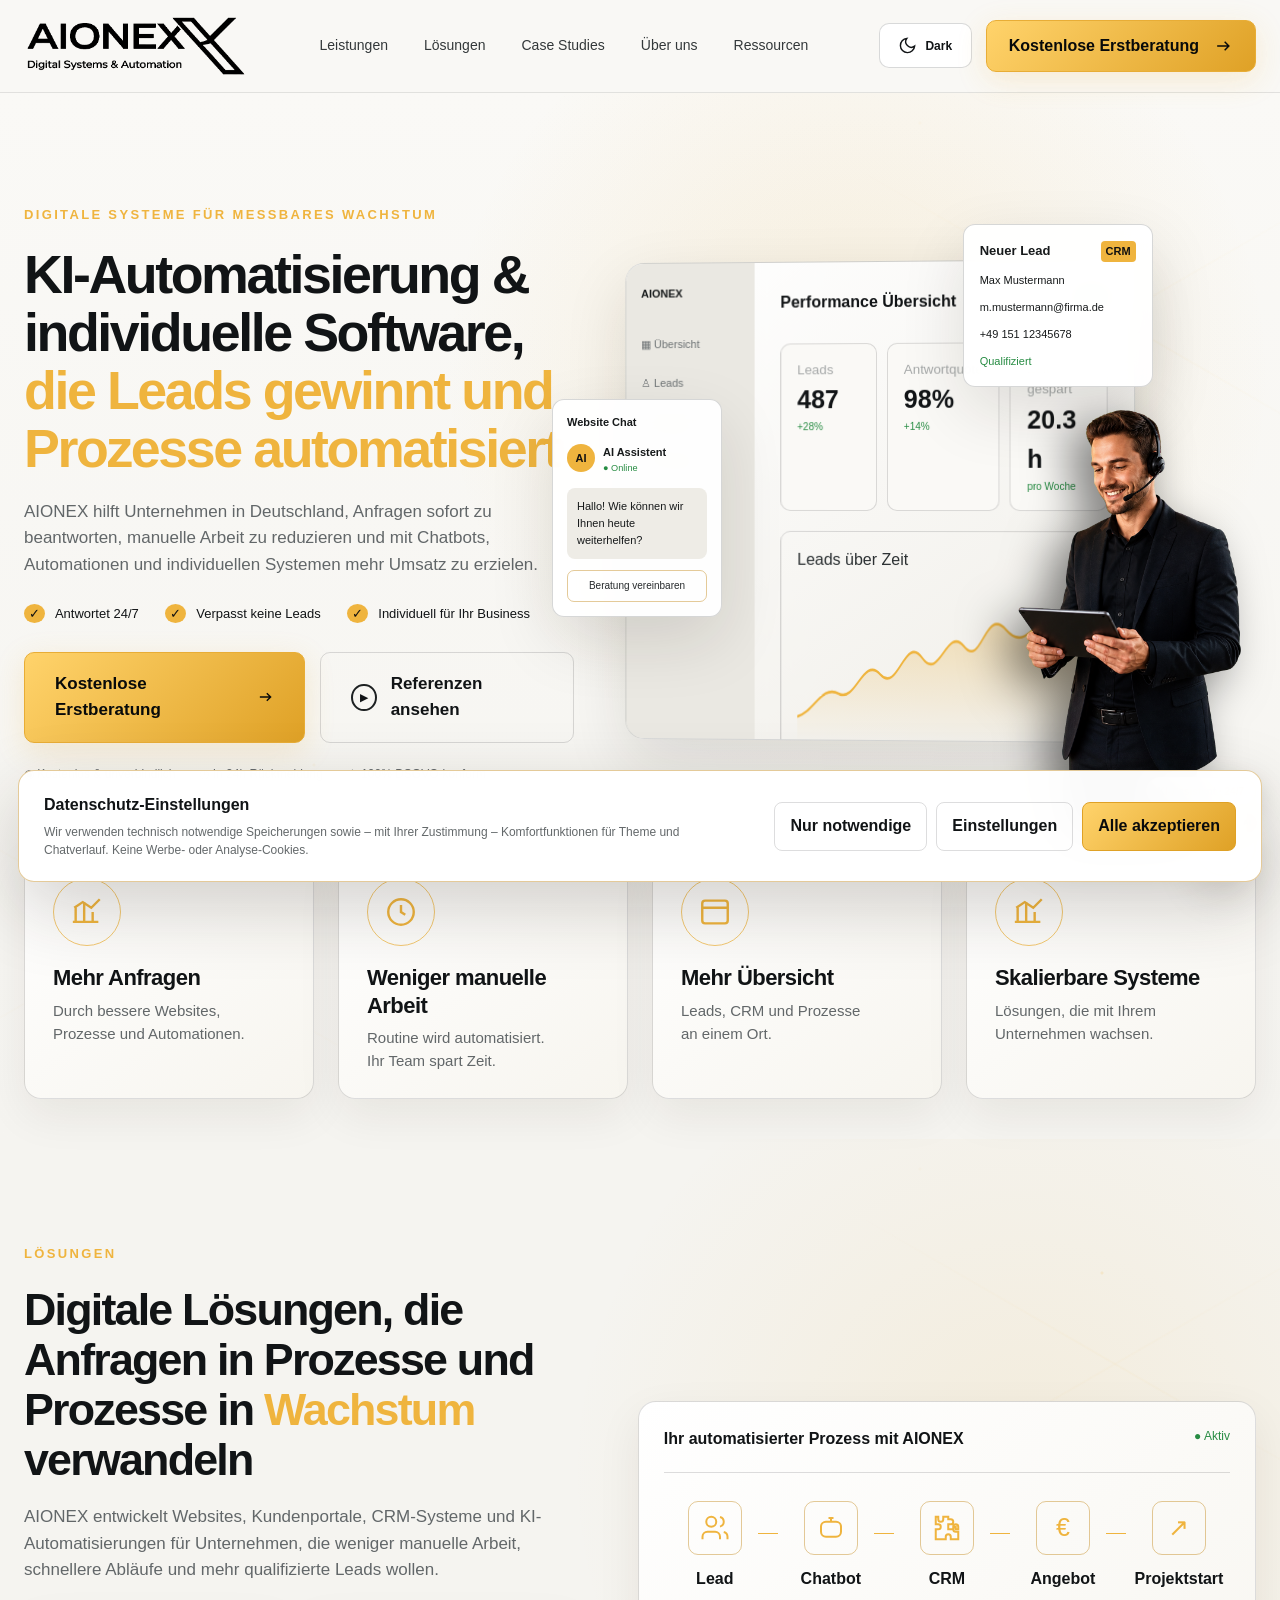
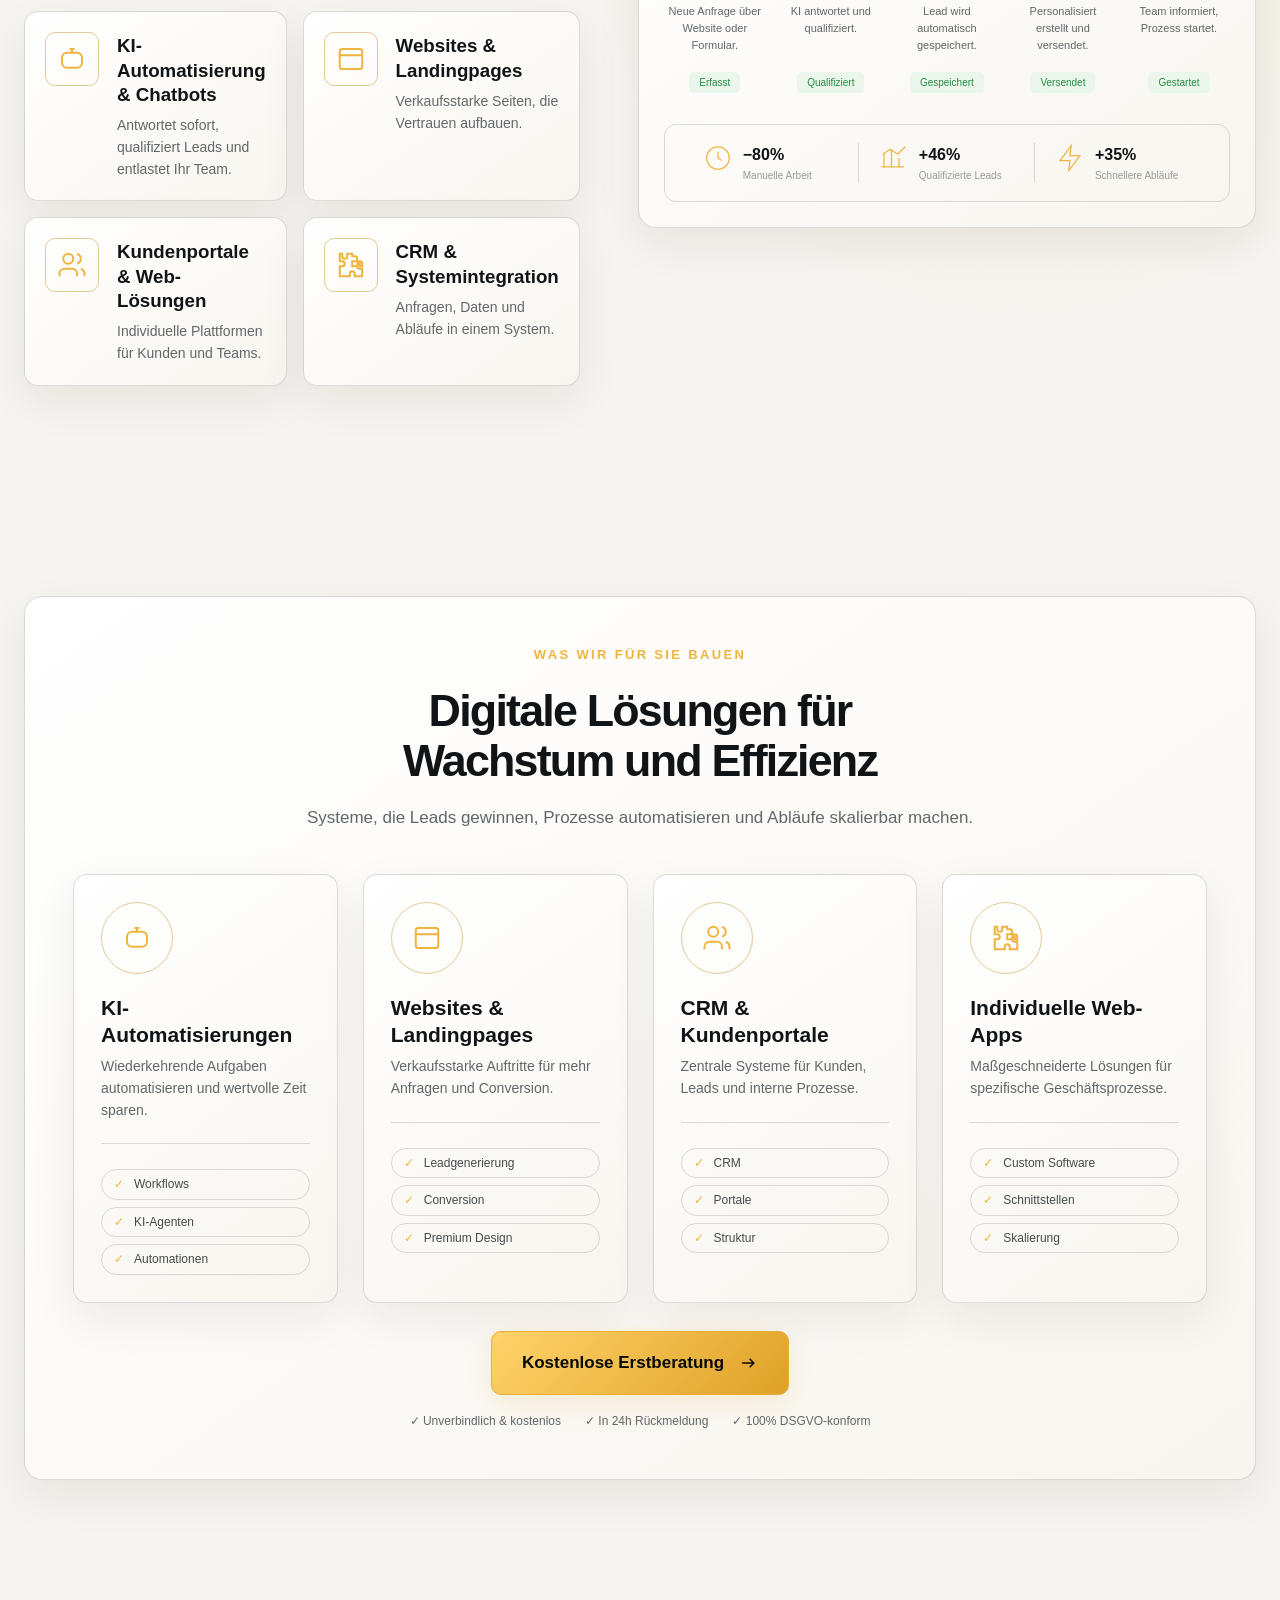
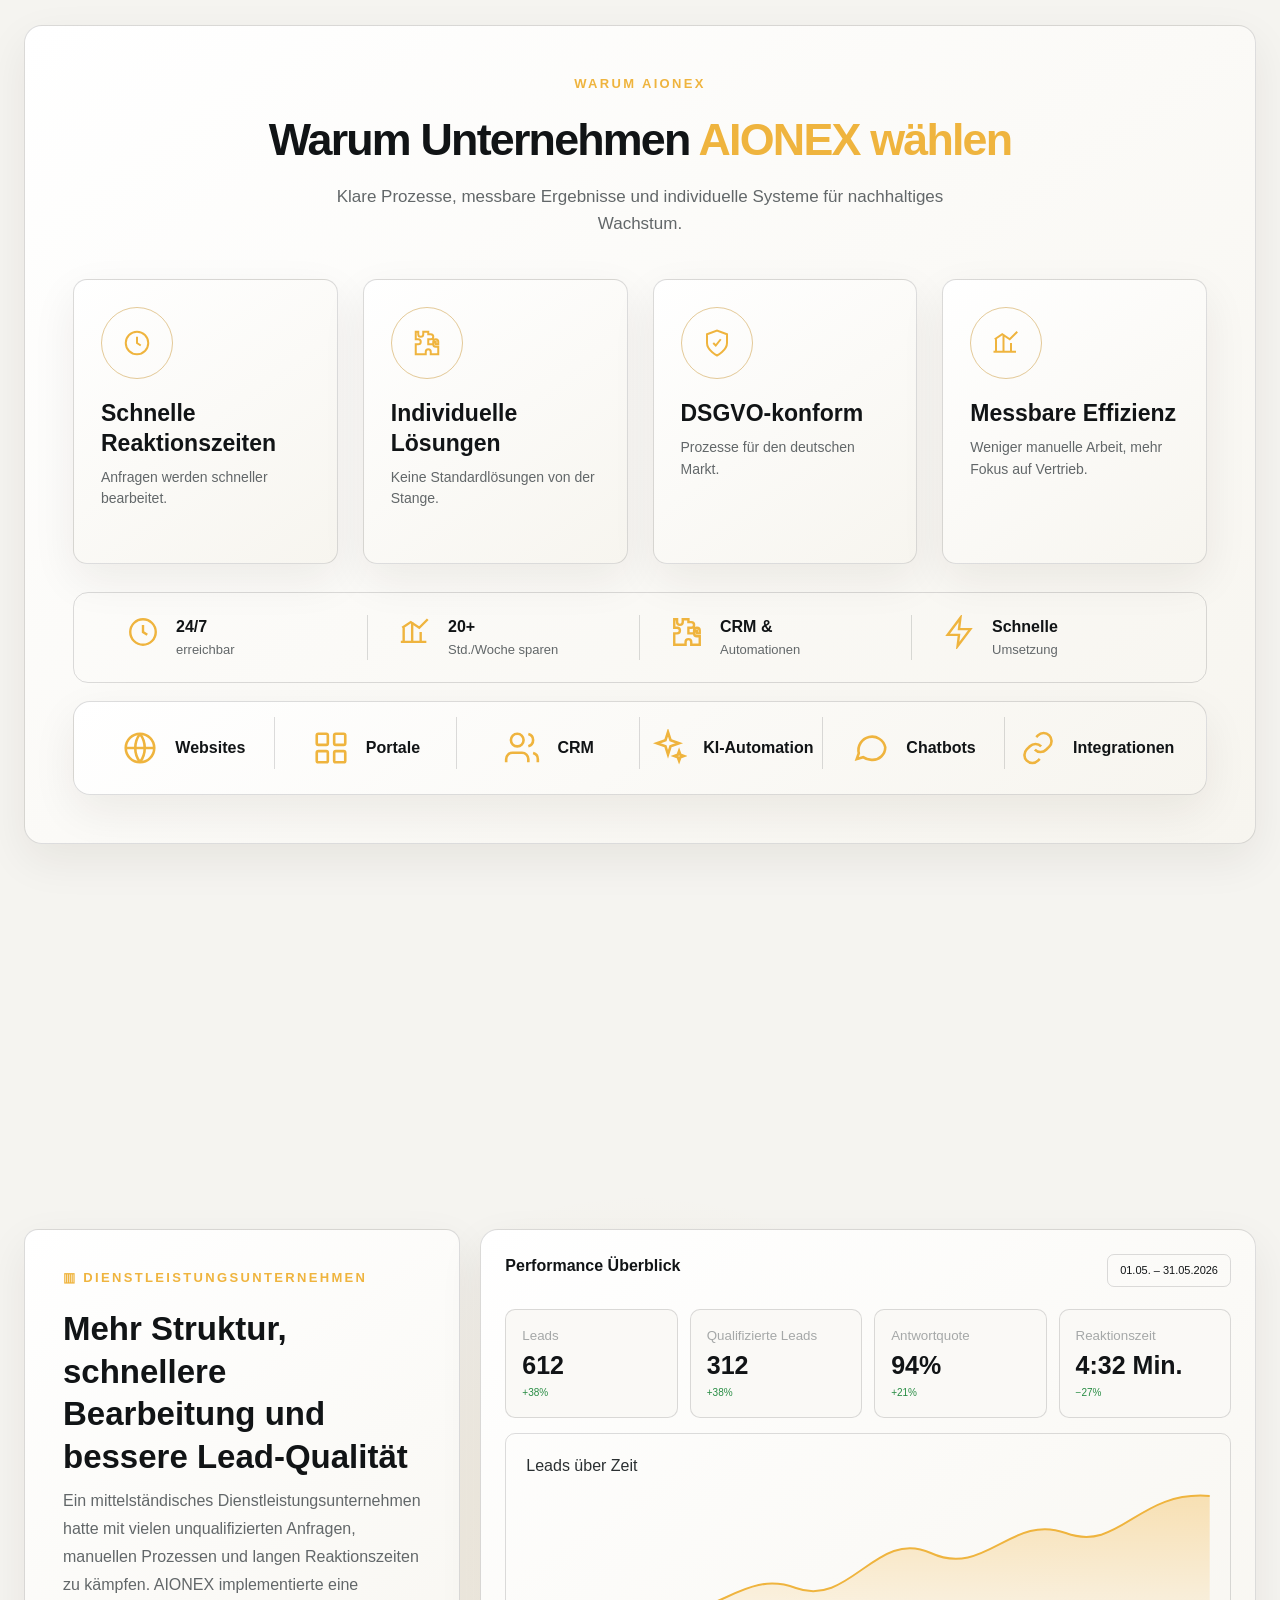
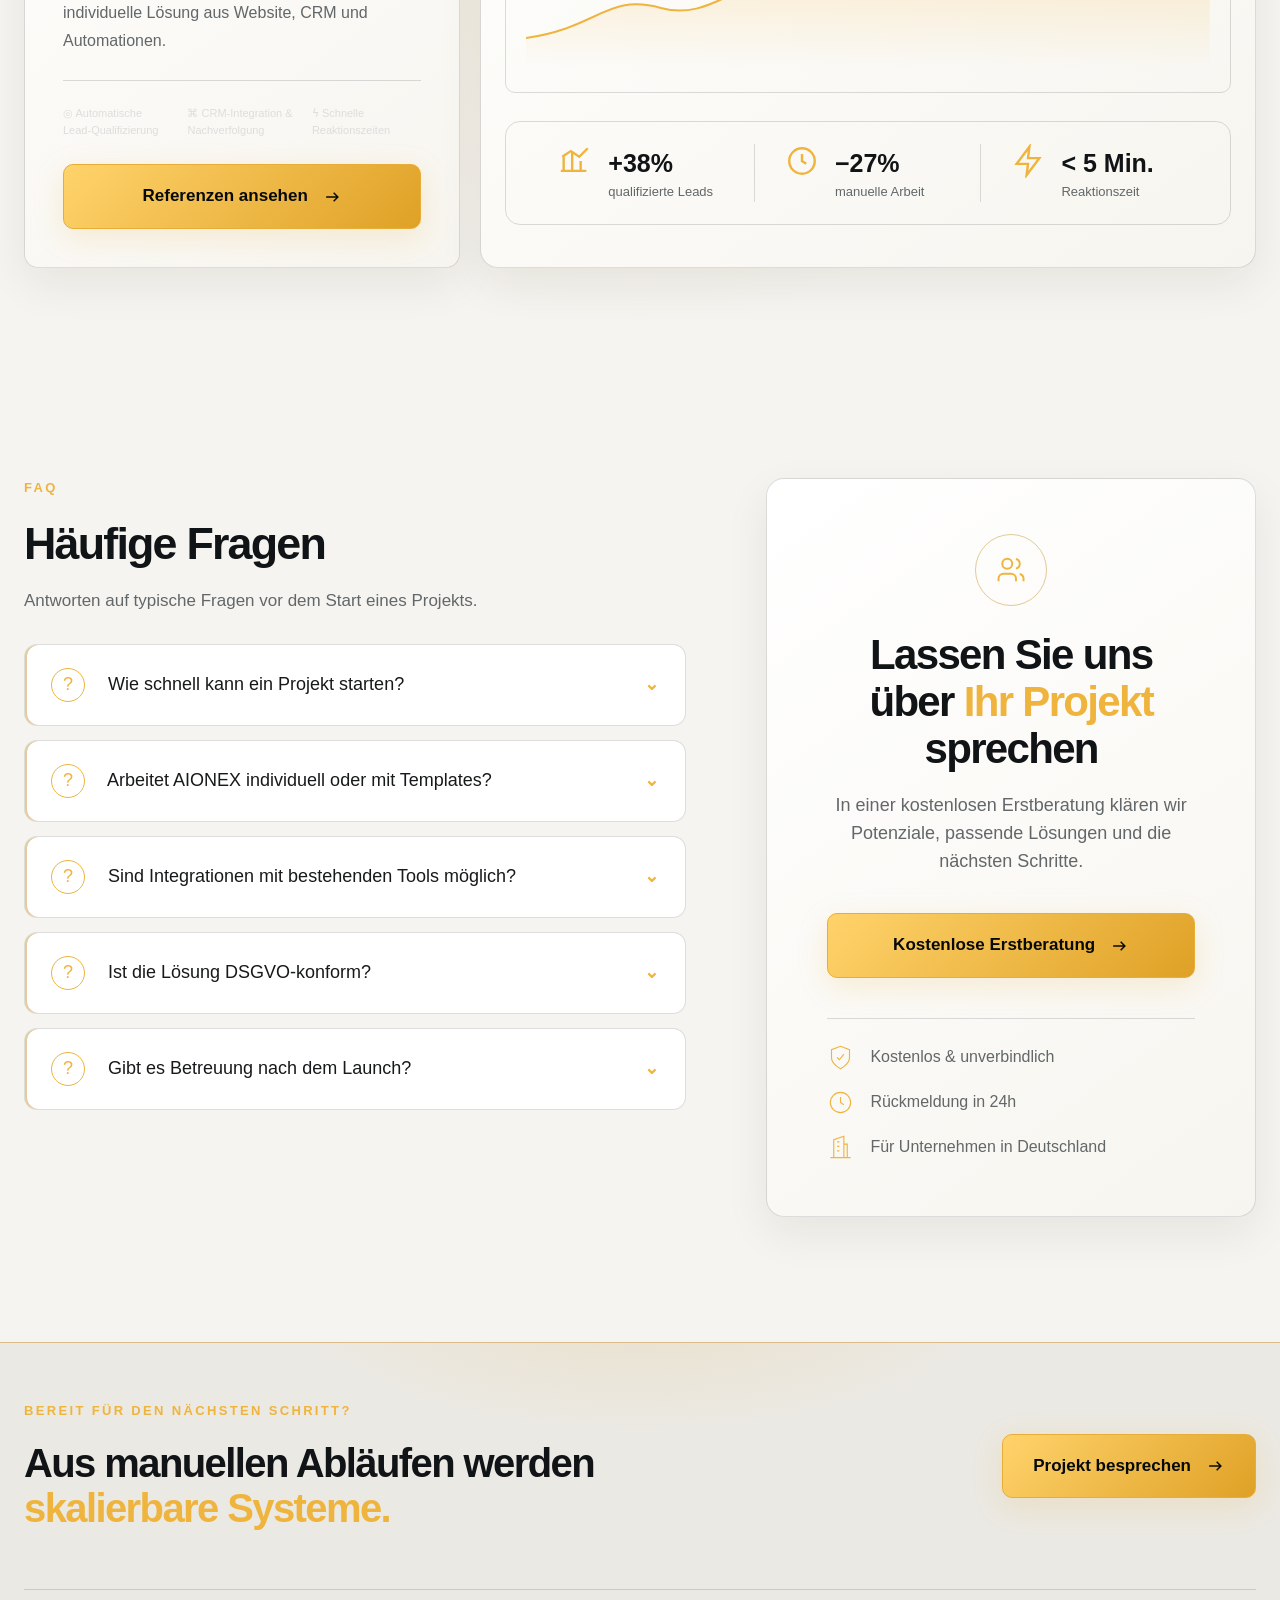
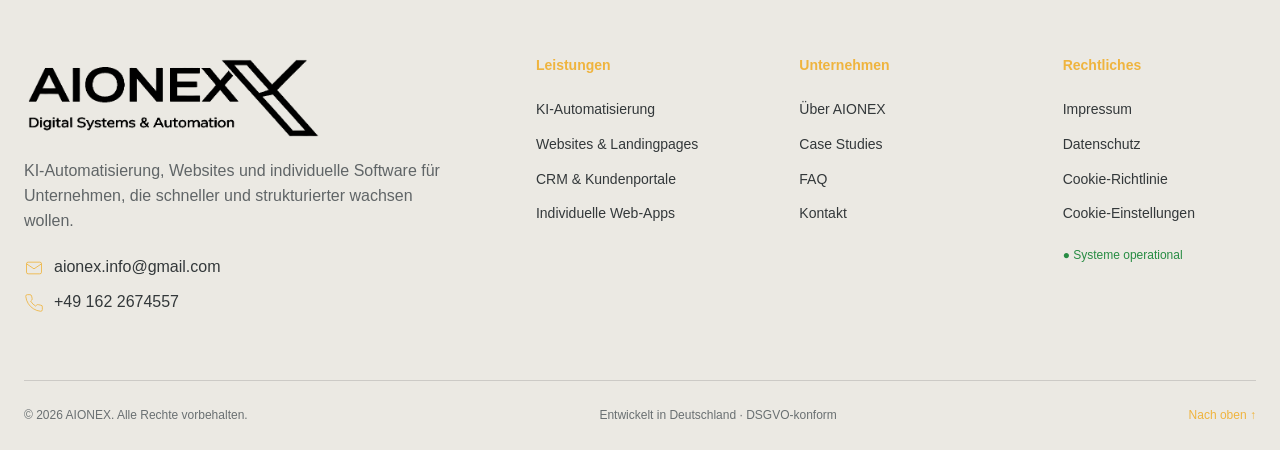
==== index.html @ 24230bca "Build AIONEX website with AI chat" ====
<!doctype html>
<html lang="de">
<head>
  <meta charset="UTF-8">
  <meta name="viewport" content="width=device-width, initial-scale=1.0">
  <meta name="description" content="AIONEX entwickelt KI-Automatisierungen, Websites, CRM-Systeme und individuelle Software für Unternehmen in Deutschland.">
  <title>AIONEX — KI-Automatisierung & individuelle Software</title>
  <script>
    document.documentElement.dataset.theme =
      localStorage.getItem('aionex-theme') ||
      (matchMedia('(prefers-color-scheme: light)').matches ? 'light' : 'dark');
  </script>
  <link rel="stylesheet" href="styles.css">
  <link rel="stylesheet" href="cookies.css">
</head>
<body>
  <svg class="svg-sprite" aria-hidden="true">
    <symbol id="i-check" viewBox="0 0 24 24"><path d="m5 12 4 4L19 6"/></symbol>
    <symbol id="i-arrow" viewBox="0 0 24 24"><path d="M5 12h14m-5-5 5 5-5 5"/></symbol>
    <symbol id="i-bot" viewBox="0 0 24 24"><rect x="4" y="7" width="16" height="12" rx="4"/><path d="M9 12h.01M15 12h.01M12 7V4m-2 0h4"/></symbol>
    <symbol id="i-window" viewBox="0 0 24 24"><rect x="3" y="4" width="18" height="16" rx="2"/><path d="M3 9h18M7 6.5h.01M10 6.5h.01"/></symbol>
    <symbol id="i-users" viewBox="0 0 24 24"><path d="M16 21v-2a4 4 0 0 0-4-4H6a4 4 0 0 0-4 4v2M9 11a4 4 0 1 0 0-8 4 4 0 0 0 0 8Zm13 10v-2a4 4 0 0 0-3-3.87M16 3.13a4 4 0 0 1 0 7.75"/></symbol>
    <symbol id="i-puzzle" viewBox="0 0 24 24"><path d="M19 13h2v-2a2 2 0 1 0-4 0v2h-4v-4h2a2 2 0 1 0 0-4h-2V3H9v2a2 2 0 1 1-4 0V3H3v6h2a2 2 0 1 1 0 4H3v8h8v-2a2 2 0 1 1 4 0v2h6v-6h-2a2 2 0 1 1 0-4Z"/></symbol>
    <symbol id="i-clock" viewBox="0 0 24 24"><circle cx="12" cy="12" r="9"/><path d="M12 7v5l3 2"/></symbol>
    <symbol id="i-chart" viewBox="0 0 24 24"><path d="M4 19V9m6 10V5m6 14v-7m4 7H2M3 9l6-4 6 4 6-6"/></symbol>
    <symbol id="i-shield" viewBox="0 0 24 24"><path d="M12 22s8-4 8-10V5l-8-3-8 3v7c0 6 8 10 8 10Z"/><path d="m9 12 2 2 4-5"/></symbol>
    <symbol id="i-bolt" viewBox="0 0 24 24"><path d="m13 2-9 12h8l-1 8 9-12h-8l1-8Z"/></symbol>
    <symbol id="i-target" viewBox="0 0 24 24"><circle cx="12" cy="12" r="8"/><circle cx="12" cy="12" r="3"/><path d="M15 9 21 3m-3 0h3v3"/></symbol>
    <symbol id="i-building" viewBox="0 0 24 24"><path d="M3 21h18M6 21V5l9-3v19m3 0V9h-3M9 7h2m-2 4h2m-2 4h2"/></symbol>
    <symbol id="i-mail" viewBox="0 0 24 24"><rect x="3" y="5" width="18" height="14" rx="2"/><path d="m3 7 9 6 9-6"/></symbol>
    <symbol id="i-phone" viewBox="0 0 24 24"><path d="M22 16.92v3a2 2 0 0 1-2.18 2 19.79 19.79 0 0 1-8.63-3.07 19.5 19.5 0 0 1-6-6A19.79 19.79 0 0 1 2.12 4.18 2 2 0 0 1 4.11 2h3a2 2 0 0 1 2 1.72c.12.9.33 1.78.62 2.63a2 2 0 0 1-.45 2.11L8 9.73a16 16 0 0 0 6 6l1.27-1.27a2 2 0 0 1 2.11-.45c.85.29 1.73.5 2.63.62A2 2 0 0 1 22 16.92Z"/></symbol>
    <symbol id="i-globe" viewBox="0 0 24 24"><circle cx="12" cy="12" r="9"/><path d="M3 12h18M12 3a15 15 0 0 1 0 18M12 3a15 15 0 0 0 0 18"/></symbol>
    <symbol id="i-grid" viewBox="0 0 24 24"><rect x="3" y="3" width="7" height="7" rx="1"/><rect x="14" y="3" width="7" height="7" rx="1"/><rect x="3" y="14" width="7" height="7" rx="1"/><rect x="14" y="14" width="7" height="7" rx="1"/></symbol>
    <symbol id="i-sparkle" viewBox="0 0 24 24"><path d="m12 2 1.6 5.1L19 9l-5.4 1.9L12 16l-1.6-5.1L5 9l5.4-1.9L12 2Zm7 12 .8 2.2L22 17l-2.2.8L19 20l-.8-2.2L16 17l2.2-.8L19 14Z"/></symbol>
    <symbol id="i-chat" viewBox="0 0 24 24"><path d="M21 11.5a8 8 0 0 1-8.5 8A9 9 0 0 1 7 17.8L3 19l1.3-3.7A8 8 0 1 1 21 11.5Z"/></symbol>
    <symbol id="i-link" viewBox="0 0 24 24"><path d="M10 13a5 5 0 0 0 7.1.1l2-2a5 5 0 0 0-7.1-7.1l-1.1 1.1M14 11a5 5 0 0 0-7.1-.1l-2 2A5 5 0 0 0 12 20l1.1-1.1"/></symbol>
    <symbol id="i-sun" viewBox="0 0 24 24"><circle cx="12" cy="12" r="4"/><path d="M12 2v2m0 16v2M4.93 4.93l1.42 1.42m11.3 11.3 1.42 1.42M2 12h2m16 0h2M4.93 19.07l1.42-1.42m11.3-11.3 1.42-1.42"/></symbol>
    <symbol id="i-moon" viewBox="0 0 24 24"><path d="M21 12.8A9 9 0 1 1 11.2 3 7 7 0 0 0 21 12.8Z"/></symbol>
  </svg>

  <header class="site-header">
    <div class="container nav-wrap">
      <a class="logo logo-image" href="#top" aria-label="AIONEX Startseite"><img src="assets/aionex-logo.png" alt="AIONEX — Digital Systems & Automation"></a>
      <nav class="desktop-nav" aria-label="Hauptnavigation">
        <a href="#solutions">Leistungen</a>
        <a href="#services">Lösungen</a>
        <a href="#case-study">Case Studies</a>
        <a href="#why">Über uns</a>
        <a href="#faq">Ressourcen</a>
      </nav>
      <div class="nav-actions">
        <button class="theme-toggle" type="button" aria-label="Zur hellen Ansicht wechseln" aria-pressed="false">
          <svg class="theme-icon theme-icon-sun"><use href="#i-sun"/></svg>
          <svg class="theme-icon theme-icon-moon"><use href="#i-moon"/></svg>
          <span class="theme-label">Light</span>
        </button>
        <a class="btn btn-gold desktop-only consultation-trigger" href="#contact">Kostenlose Erstberatung <svg><use href="#i-arrow"/></svg></a>
        <button class="menu-toggle" aria-label="Menü öffnen" aria-expanded="false"><span></span><span></span></button>
      </div>
    </div>
    <div class="mobile-menu">
      <a href="#solutions">Leistungen</a><a href="#services">Lösungen</a><a href="#case-study">Case Studies</a><a href="#why">Über uns</a><a href="#faq">Ressourcen</a>
      <a class="btn btn-gold consultation-trigger" href="#contact">Kostenlose Erstberatung</a>
    </div>
  </header>

  <main id="top">
    <section class="hero section-grid">
      <div class="network network-left"></div><div class="network network-right"></div>
      <div class="container hero-grid">
        <div class="hero-copy reveal">
          <div class="eyebrow">Digitale Systeme für messbares Wachstum</div>
          <h1>KI-Automatisierung & individuelle Software, <span>die Leads gewinnt und Prozesse automatisiert</span></h1>
          <p class="lead">AIONEX hilft Unternehmen in Deutschland, Anfragen sofort zu beantworten, manuelle Arbeit zu reduzieren und mit Chatbots, Automationen und individuellen Systemen mehr Umsatz zu erzielen.</p>
          <div class="mini-benefits">
            <span><i>✓</i> Antwortet 24/7</span><span><i>✓</i> Verpasst keine Leads</span><span><i>✓</i> Individuell für Ihr Business</span>
          </div>
          <div class="hero-actions">
            <a class="btn btn-gold btn-large consultation-trigger" href="#contact">Kostenlose Erstberatung <svg><use href="#i-arrow"/></svg></a>
            <a class="btn btn-ghost btn-large" href="#case-study"><span class="play">▶</span> Referenzen ansehen</a>
          </div>
          <div class="trust-line"><span>◉ Kostenlos & unverbindlich</span><span>◷ In 24h Rückmeldung</span><span>♢ 100% DSGVO-konform</span></div>
        </div>
        <div class="hero-visual reveal">
          <div class="dashboard">
            <div class="dash-side"><b>AIONEX</b><span>▦ Übersicht</span><span>♙ Leads</span><span>◫ Anfragen</span><span>⚙ Prozesse</span></div>
            <div class="dash-main">
              <div class="dash-title">Performance Übersicht <em>● Aktiv</em></div>
              <div class="dash-stats"><div><small>Leads</small><strong>487</strong><i>+28%</i></div><div><small>Antwortquote</small><strong>98%</strong><i>+14%</i></div><div><small>Zeit gespart</small><strong>20.3 h</strong><i>pro Woche</i></div></div>
              <div class="chart"><span>Leads über Zeit</span><svg viewBox="0 0 420 120" preserveAspectRatio="none"><defs><linearGradient id="chartFill" x1="0" y1="0" x2="0" y2="1"><stop offset="0" stop-color="#e6a92f" stop-opacity=".35"/><stop offset="1" stop-color="#e6a92f" stop-opacity="0"/></linearGradient></defs><path class="area" d="M0 100 C25 96 35 75 60 82 S95 52 120 67 S155 35 180 54 S215 28 240 45 S270 13 300 32 S345 17 375 22 S405 8 420 10 L420 120 L0 120Z"/><path d="M0 100 C25 96 35 75 60 82 S95 52 120 67 S155 35 180 54 S215 28 240 45 S270 13 300 32 S345 17 375 22 S405 8 420 10"/></svg></div>
            </div>
          </div>
          <div class="chat-card floating-card"><b>Website Chat</b><div class="bot-row"><span>AI</span><p><strong>AI Assistent</strong><small>● Online</small></p></div><p class="bubble">Hallo! Wie können wir Ihnen heute weiterhelfen?</p><button class="consultation-trigger" type="button">Beratung vereinbaren</button></div>
          <div class="lead-card floating-card"><b>Neuer Lead <em>CRM</em></b><span>Max Mustermann</span><span>m.mustermann@firma.de</span><span>+49 151 12345678</span><i>Qualifiziert</i></div>
          <img class="consultant" src="assets/consultant.png" alt="AIONEX Berater mit Headset und Tablet">
        </div>
      </div>
      <div class="container hero-benefits reveal">
        <article class="outcome-card">
          <div class="outcome-icon"><svg><use href="#i-chart"/></svg></div>
          <h3>Mehr Anfragen</h3>
          <p>Durch bessere Websites,<br>Prozesse und Automationen.</p>
        </article>
        <article class="outcome-card">
          <div class="outcome-icon"><svg><use href="#i-clock"/></svg></div>
          <h3>Weniger manuelle Arbeit</h3>
          <p>Routine wird automatisiert.<br>Ihr Team spart Zeit.</p>
        </article>
        <article class="outcome-card">
          <div class="outcome-icon"><svg><use href="#i-window"/></svg></div>
          <h3>Mehr Übersicht</h3>
          <p>Leads, CRM und Prozesse<br>an einem Ort.</p>
        </article>
        <article class="outcome-card">
          <div class="outcome-icon"><svg><use href="#i-chart"/></svg></div>
          <h3>Skalierbare Systeme</h3>
          <p>Lösungen, die mit Ihrem<br>Unternehmen wachsen.</p>
        </article>
      </div>
    </section>

    <section class="section solutions" id="solutions">
      <div class="network network-right"></div>
      <div class="container solutions-grid">
        <div class="reveal">
          <div class="section-kicker">Lösungen</div>
          <h2>Digitale Lösungen, die Anfragen in Prozesse und Prozesse in <span>Wachstum</span> verwandeln</h2>
          <p class="section-text">AIONEX entwickelt Websites, Kundenportale, CRM-Systeme und KI-Automatisierungen für Unternehmen, die weniger manuelle Arbeit, schnellere Abläufe und mehr qualifizierte Leads wollen.</p>
          <div class="solution-cards">
            <article class="mini-card"><div class="icon"><svg><use href="#i-bot"/></svg></div><div><h3>KI-Automatisierung & Chatbots</h3><p>Antwortet sofort, qualifiziert Leads und entlastet Ihr Team.</p></div></article>
            <article class="mini-card"><div class="icon"><svg><use href="#i-window"/></svg></div><div><h3>Websites & Landingpages</h3><p>Verkaufsstarke Seiten, die Vertrauen aufbauen.</p></div></article>
            <article class="mini-card"><div class="icon"><svg><use href="#i-users"/></svg></div><div><h3>Kundenportale & Web-Lösungen</h3><p>Individuelle Plattformen für Kunden und Teams.</p></div></article>
            <article class="mini-card"><div class="icon"><svg><use href="#i-puzzle"/></svg></div><div><h3>CRM & Systemintegration</h3><p>Anfragen, Daten und Abläufe in einem System.</p></div></article>
          </div>
        </div>
        <div class="process-panel reveal">
          <div class="panel-head"><b>Ihr automatisierter Prozess mit AIONEX</b><span>● Aktiv</span></div>
          <div class="process-flow">
            <div class="process-step"><div class="icon"><svg><use href="#i-users"/></svg></div><b>Lead</b><p>Neue Anfrage über Website oder Formular.</p><i>Erfasst</i></div>
            <div class="process-step"><div class="icon"><svg><use href="#i-bot"/></svg></div><b>Chatbot</b><p>KI antwortet und qualifiziert.</p><i>Qualifiziert</i></div>
            <div class="process-step"><div class="icon"><svg><use href="#i-puzzle"/></svg></div><b>CRM</b><p>Lead wird automatisch gespeichert.</p><i>Gespeichert</i></div>
            <div class="process-step"><div class="icon">€</div><b>Angebot</b><p>Personalisiert erstellt und versendet.</p><i>Versendet</i></div>
            <div class="process-step"><div class="icon">↗</div><b>Projektstart</b><p>Team informiert, Prozess startet.</p><i>Gestartet</i></div>
          </div>
          <div class="process-metrics"><div><svg><use href="#i-clock"/></svg><b>−80%</b><span>Manuelle Arbeit</span></div><div><svg><use href="#i-chart"/></svg><b>+46%</b><span>Qualifizierte Leads</span></div><div><svg><use href="#i-bolt"/></svg><b>+35%</b><span>Schnellere Abläufe</span></div></div>
        </div>
      </div>
    </section>

    <section class="section services" id="services">
      <div class="container framed reveal">
        <div class="section-heading centered">
          <div class="section-kicker">Was wir für Sie bauen</div>
          <h2>Digitale Lösungen für<br>Wachstum und Effizienz</h2>
          <p class="section-text">Systeme, die Leads gewinnen, Prozesse automatisieren und Abläufe skalierbar machen.</p>
        </div>
        <div class="service-grid">
          <article class="feature-card"><div class="icon round"><svg><use href="#i-bot"/></svg></div><h3>KI-Automatisierungen</h3><p>Wiederkehrende Aufgaben automatisieren und wertvolle Zeit sparen.</p><ul><li>Workflows</li><li>KI-Agenten</li><li>Automationen</li></ul></article>
          <article class="feature-card"><div class="icon round"><svg><use href="#i-window"/></svg></div><h3>Websites & Landingpages</h3><p>Verkaufsstarke Auftritte für mehr Anfragen und Conversion.</p><ul><li>Leadgenerierung</li><li>Conversion</li><li>Premium Design</li></ul></article>
          <article class="feature-card"><div class="icon round"><svg><use href="#i-users"/></svg></div><h3>CRM & Kundenportale</h3><p>Zentrale Systeme für Kunden, Leads und interne Prozesse.</p><ul><li>CRM</li><li>Portale</li><li>Struktur</li></ul></article>
          <article class="feature-card"><div class="icon round"><svg><use href="#i-puzzle"/></svg></div><h3>Individuelle Web-Apps</h3><p>Maßgeschneiderte Lösungen für spezifische Geschäftsprozesse.</p><ul><li>Custom Software</li><li>Schnittstellen</li><li>Skalierung</li></ul></article>
        </div>
        <div class="center-cta"><a href="#contact" class="btn btn-gold btn-large consultation-trigger">Kostenlose Erstberatung <svg><use href="#i-arrow"/></svg></a><div class="trust-line"><span>✓ Unverbindlich & kostenlos</span><span>✓ In 24h Rückmeldung</span><span>✓ 100% DSGVO-konform</span></div></div>
      </div>
    </section>

    <section class="section why" id="why">
      <div class="container framed reveal">
        <div class="section-heading centered"><div class="section-kicker">Warum AIONEX</div><h2>Warum Unternehmen <span>AIONEX wählen</span></h2><p class="section-text">Klare Prozesse, messbare Ergebnisse und individuelle Systeme für nachhaltiges Wachstum.</p></div>
        <div class="why-grid">
          <article class="feature-card"><div class="icon round"><svg><use href="#i-clock"/></svg></div><h3>Schnelle Reaktionszeiten</h3><p>Anfragen werden schneller bearbeitet.</p></article>
          <article class="feature-card"><div class="icon round"><svg><use href="#i-puzzle"/></svg></div><h3>Individuelle Lösungen</h3><p>Keine Standardlösungen von der Stange.</p></article>
          <article class="feature-card"><div class="icon round"><svg><use href="#i-shield"/></svg></div><h3>DSGVO-konform</h3><p>Prozesse für den deutschen Markt.</p></article>
          <article class="feature-card"><div class="icon round"><svg><use href="#i-chart"/></svg></div><h3>Messbare Effizienz</h3><p>Weniger manuelle Arbeit, mehr Fokus auf Vertrieb.</p></article>
        </div>
        <div class="wide-metrics"><div><svg><use href="#i-clock"/></svg><b>24/7</b><span>erreichbar</span></div><div><svg><use href="#i-chart"/></svg><b>20+</b><span>Std./Woche sparen</span></div><div><svg><use href="#i-puzzle"/></svg><b>CRM &</b><span>Automationen</span></div><div><svg><use href="#i-bolt"/></svg><b>Schnelle</b><span>Umsetzung</span></div></div>
        <div class="capabilities-bar" aria-label="AIONEX Leistungen">
          <div><svg><use href="#i-globe"/></svg><b>Websites</b></div>
          <div><svg><use href="#i-grid"/></svg><b>Portale</b></div>
          <div><svg><use href="#i-users"/></svg><b>CRM</b></div>
          <div><svg><use href="#i-sparkle"/></svg><b>KI-Automation</b></div>
          <div><svg><use href="#i-chat"/></svg><b>Chatbots</b></div>
          <div><svg><use href="#i-link"/></svg><b>Integrationen</b></div>
        </div>
      </div>
    </section>

    <section class="section case-study" id="case-study">
      <div class="container">
        <div class="section-heading centered reveal"><div class="section-kicker">☆ Case Study</div><h2>Ergebnisse aus <span>echten Projekten</span></h2><p class="section-text">Wie individuelle Systeme Prozesse verbessern und Anfragen effizienter machen.</p></div>
        <div class="case-grid">
          <article class="case-copy feature-card reveal"><div class="section-kicker">▥ Dienstleistungsunternehmen</div><h3>Mehr Struktur, schnellere Bearbeitung und bessere Lead-Qualität</h3><p>Ein mittelständisches Dienstleistungsunternehmen hatte mit vielen unqualifizierten Anfragen, manuellen Prozessen und langen Reaktionszeiten zu kämpfen. AIONEX implementierte eine individuelle Lösung aus Website, CRM und Automationen.</p><div class="case-points"><span>◎ Automatische Lead-Qualifizierung</span><span>⌘ CRM-Integration & Nachverfolgung</span><span>ϟ Schnelle Reaktionszeiten</span></div><a href="#contact" class="btn btn-gold btn-large">Referenzen ansehen <svg><use href="#i-arrow"/></svg></a></article>
          <div class="case-dashboard reveal">
            <div class="case-top"><b>Performance Überblick</b><span>01.05. – 31.05.2026</span></div>
            <div class="case-stats"><div><small>Leads</small><b>612</b><i>+38%</i></div><div><small>Qualifizierte Leads</small><b>312</b><i>+38%</i></div><div><small>Antwortquote</small><b>94%</b><i>+21%</i></div><div><small>Reaktionszeit</small><b>4:32 Min.</b><i>−27%</i></div></div>
            <div class="big-chart"><span>Leads über Zeit</span><svg viewBox="0 0 760 190" preserveAspectRatio="none"><defs><linearGradient id="bigFill" x1="0" y1="0" x2="0" y2="1"><stop offset="0" stop-color="#f3b43f" stop-opacity=".36"/><stop offset="1" stop-color="#f3b43f" stop-opacity="0"/></linearGradient></defs><path class="area" d="M0 160 C80 150 90 115 150 130 S240 90 300 110 S390 50 450 75 S540 35 600 55 S680 12 760 18 L760 190 L0 190Z"/><path d="M0 160 C80 150 90 115 150 130 S240 90 300 110 S390 50 450 75 S540 35 600 55 S680 12 760 18"/></svg></div>
            <div class="result-row"><div><svg><use href="#i-chart"/></svg><b>+38%</b><span>qualifizierte Leads</span></div><div><svg><use href="#i-clock"/></svg><b>−27%</b><span>manuelle Arbeit</span></div><div><svg><use href="#i-bolt"/></svg><b>&lt; 5 Min.</b><span>Reaktionszeit</span></div></div>
          </div>
        </div>
      </div>
    </section>

    <section class="section faq-section" id="faq">
      <div class="container faq-grid">
        <div class="reveal"><div class="section-kicker">FAQ</div><h2>Häufige Fragen</h2><p class="section-text">Antworten auf typische Fragen vor dem Start eines Projekts.</p>
          <div class="accordion">
            <article><button><span><i>?</i> Wie schnell kann ein Projekt starten?</span><b>⌄</b></button><div><p>Nach dem Erstgespräch erhalten Sie innerhalb weniger Tage einen konkreten Projektplan. Kleine Automationen können oft innerhalb von 1–2 Wochen starten.</p></div></article>
            <article><button><span><i>?</i> Arbeitet AIONEX individuell oder mit Templates?</span><b>⌄</b></button><div><p>Jede Lösung wird auf Ihre Prozesse zugeschnitten. Bewährte Komponenten beschleunigen die Umsetzung, ohne die Individualität einzuschränken.</p></div></article>
            <article><button><span><i>?</i> Sind Integrationen mit bestehenden Tools möglich?</span><b>⌄</b></button><div><p>Ja. Wir verbinden unter anderem CRM, E-Mail, Kalender, Formulare, WhatsApp und interne Systeme über sichere Schnittstellen.</p></div></article>
            <article><button><span><i>?</i> Ist die Lösung DSGVO-konform?</span><b>⌄</b></button><div><p>Datenschutz wird von Beginn an berücksichtigt – mit passenden Hosting-, Zugriffs- und Löschkonzepten für den deutschen Markt.</p></div></article>
            <article><button><span><i>?</i> Gibt es Betreuung nach dem Launch?</span><b>⌄</b></button><div><p>Ja. Wir übernehmen Monitoring, Weiterentwicklung, Support und die laufende Optimierung Ihrer Systeme.</p></div></article>
          </div>
        </div>
        <aside class="contact-card reveal" id="contact">
          <div class="icon round"><svg><use href="#i-users"/></svg></div><h2>Lassen Sie uns über <span>Ihr Projekt</span> sprechen</h2><p>In einer kostenlosen Erstberatung klären wir Potenziale, passende Lösungen und die nächsten Schritte.</p><a class="btn btn-gold btn-large consultation-trigger" href="#contact">Kostenlose Erstberatung <svg><use href="#i-arrow"/></svg></a><hr>
          <ul><li><svg><use href="#i-shield"/></svg> Kostenlos & unverbindlich</li><li><svg><use href="#i-clock"/></svg> Rückmeldung in 24h</li><li><svg><use href="#i-building"/></svg> Für Unternehmen in Deutschland</li></ul>
        </aside>
      </div>
    </section>
  </main>

  <footer class="site-footer">
    <div class="footer-glow"></div>
    <div class="container">
      <div class="footer-cta reveal">
        <div><div class="section-kicker">Bereit für den nächsten Schritt?</div><h2>Aus manuellen Abläufen werden <span>skalierbare Systeme.</span></h2></div>
        <a class="btn btn-gold btn-large consultation-trigger" href="#contact">Projekt besprechen <svg><use href="#i-arrow"/></svg></a>
      </div>
      <div class="footer-main">
        <div class="footer-brand"><a class="logo logo-image footer-logo" href="#top"><img src="assets/aionex-logo.png" alt="AIONEX — Digital Systems & Automation"></a><p>KI-Automatisierung, Websites und individuelle Software für Unternehmen, die schneller und strukturierter wachsen wollen.</p><div class="footer-contact"><a href="mailto:aionex.info@gmail.com"><svg><use href="#i-mail"/></svg> aionex.info@gmail.com</a><a href="tel:+491622674557"><svg><use href="#i-phone"/></svg> +49 162 2674557</a></div></div>
        <div><h4>Leistungen</h4><a href="#services">KI-Automatisierung</a><a href="#services">Websites & Landingpages</a><a href="#services">CRM & Kundenportale</a><a href="#services">Individuelle Web-Apps</a></div>
        <div><h4>Unternehmen</h4><a href="#why">Über AIONEX</a><a href="#case-study">Case Studies</a><a href="#faq">FAQ</a><a href="#contact">Kontakt</a></div>
        <div><h4>Rechtliches</h4><a href="impressum.html">Impressum</a><a href="datenschutz.html">Datenschutz</a><a href="cookies.html">Cookie-Richtlinie</a><button class="footer-cookie-link cookie-settings-trigger" type="button">Cookie-Einstellungen</button><span class="status">● Systeme operational</span></div>
      </div>
      <div class="footer-bottom"><span>© 2026 AIONEX. Alle Rechte vorbehalten.</span><span>Entwickelt in Deutschland · DSGVO-konform</span><a href="#top">Nach oben ↑</a></div>
    </div>
  </footer>

  <div class="ai-chat" id="ai-chat">
    <div class="ai-chat-launch-wrap">
      <span class="ai-chat-hint">KI-Assistent · 24/7</span>
      <button class="ai-chat-launch" type="button" aria-label="AIONEX KI-Assistent öffnen" aria-expanded="false">
        <svg><use href="#i-bot"/></svg><b>AI</b>
      </button>
    </div>
    <section class="ai-chat-panel" aria-hidden="true" aria-label="AIONEX KI-Assistent">
      <header class="ai-chat-header">
        <div class="ai-bot-avatar"><svg><use href="#i-bot"/></svg></div>
        <div><strong>AIONEX KI-Assistent</strong><span><i></i> <em class="ai-engine-status">Verbindung wird geprüft…</em></span></div>
        <button class="ai-chat-close" type="button" aria-label="Chat schließen">×</button>
      </header>
      <div class="ai-chat-body">
        <div class="ai-message ai-message-assistant">
          <div class="ai-mini-avatar"><svg><use href="#i-bot"/></svg></div>
          <p>Hallo! Ich bin der AIONEX KI-Assistent. Fragen Sie mich zu Websites, Automatisierung, CRM, individuellen Anwendungen oder Preisen.</p>
        </div>
        <div class="ai-chat-starters">
          <button type="button">Was kostet eine Website?</button>
          <button type="button">Was können wir automatisieren?</button>
          <button type="button">Ich brauche ein CRM</button>
        </div>
        <div class="ai-chat-messages" aria-live="polite"></div>
        <div class="ai-chat-typing" hidden><div class="ai-mini-avatar"><svg><use href="#i-bot"/></svg></div><span><i></i><i></i><i></i></span></div>
        <div class="ai-chat-error" role="alert" hidden></div>
      </div>
      <div class="ai-chat-meta"><span>Powered by AIONEX AI</span><button class="ai-chat-consultation" type="button">Kostenlos beraten lassen →</button></div>
      <form class="ai-chat-form">
        <input type="text" maxlength="500" autocomplete="off" placeholder="Ihre Nachricht…" aria-label="Nachricht an den KI-Assistenten">
        <button type="submit" aria-label="Nachricht senden"><svg><use href="#i-arrow"/></svg></button>
      </form>
    </section>
  </div>

  <div class="lead-modal" id="lead-modal" aria-hidden="true">
    <div class="lead-modal-backdrop" data-modal-close></div>
    <section class="lead-modal-dialog" role="dialog" aria-modal="true" aria-labelledby="lead-modal-title">
      <button class="lead-modal-close" type="button" aria-label="Formular schließen" data-modal-close>×</button>
      <div class="lead-modal-icon"><svg><use href="#i-users"/></svg></div>
      <div class="section-kicker">Kostenlose Erstberatung</div>
      <h2 id="lead-modal-title">Lassen Sie uns über Ihr Projekt sprechen</h2>
      <p>Hinterlassen Sie Ihre Kontaktdaten. Wir melden uns innerhalb von 24 Stunden bei Ihnen.</p>
      <form class="lead-form" id="lead-form">
        <div class="form-grid">
          <label><span>Vorname</span><input name="firstName" type="text" autocomplete="given-name" required placeholder="Max"></label>
          <label><span>Nachname</span><input name="lastName" type="text" autocomplete="family-name" required placeholder="Mustermann"></label>
          <label><span>Telefonnummer</span><input name="phone" type="tel" autocomplete="tel" required placeholder="+49 162 2674557"></label>
          <label><span>E-Mail</span><input name="email" type="email" autocomplete="email" required placeholder="max@unternehmen.de"></label>
        </div>
        <label class="form-consent"><input name="consent" type="checkbox" required><span>Ich stimme der Verarbeitung meiner Daten zur Kontaktaufnahme zu.</span></label>
        <button class="btn btn-gold btn-large form-submit" type="submit">Kostenloses Gespräch anfragen <svg><use href="#i-arrow"/></svg></button>
        <p class="form-note"><svg><use href="#i-shield"/></svg> Vertraulich, unverbindlich und DSGVO-konform.</p>
        <div class="form-success" role="status" aria-live="polite">Vielen Dank! Ihre Anfrage wurde gespeichert. Wir melden uns innerhalb von 24 Stunden.</div>
      </form>
    </section>
  </div>
  <script src="cookies.js?v=1"></script>
  <script src="script.js?v=4"></script>
</body>
</html>
---- styles.css ----
:root{--bg:#050708;--panel:#0a0d0f;--panel2:#0d1113;--text:#f4f4f2;--muted:#aaadae;--gold:#efb43e;--gold2:#ffd671;--line:rgba(255,255,255,.13);--goldline:rgba(239,180,62,.38);--green:#61c76e;--radius:18px;--shadow:0 24px 70px rgba(0,0,0,.45)}
*{box-sizing:border-box}html{scroll-behavior:smooth}body{margin:0;background:var(--bg);color:var(--text);font-family:Inter,Arial,sans-serif;line-height:1.55;overflow-x:hidden}a{color:inherit;text-decoration:none}button{font:inherit}.svg-sprite{position:absolute;width:0;height:0;overflow:hidden}.container{width:min(1480px,calc(100% - 48px));margin:auto}.site-header{position:sticky;top:0;z-index:100;background:rgba(5,7,8,.86);border-bottom:1px solid rgba(255,255,255,.08);backdrop-filter:blur(18px)}.nav-wrap{height:92px;display:flex;align-items:center;justify-content:space-between;gap:32px}.logo{font-size:31px;font-weight:700;letter-spacing:-2px}.logo span{display:inline-block;color:var(--gold);transform:skew(-12deg);margin-left:1px}.logo-image{display:flex;align-items:center;width:225px;height:70px;flex:0 0 auto}.logo-image img{display:block;width:100%;height:auto;object-fit:contain}.footer-logo{width:300px;height:auto;margin-bottom:18px}.desktop-nav{display:flex;gap:36px;font-size:14px}.desktop-nav a,.footer-main a{color:#d1d2d2;transition:.25s}.desktop-nav a:hover,.footer-main a:hover{color:var(--gold)}.nav-actions{display:flex;gap:14px;align-items:center}.btn{display:inline-flex;align-items:center;justify-content:center;gap:14px;border:1px solid var(--line);border-radius:10px;padding:13px 22px;font-weight:600;transition:.25s}.btn:hover{transform:translateY(-2px);border-color:var(--goldline)}.btn svg{width:20px;height:20px;fill:none;stroke:currentColor;stroke-width:1.8}.btn-gold{color:#080a0a;border-color:#e8ad36;background:linear-gradient(135deg,#ffd36b,#dfa126);box-shadow:0 8px 30px rgba(231,170,49,.18)}.btn-gold:hover{box-shadow:0 12px 35px rgba(231,170,49,.28)}.btn-large{padding:18px 30px;font-size:17px}.menu-toggle,.mobile-menu{display:none}
.section-grid,.section{position:relative;isolation:isolate}.section{padding:105px 0}.network{position:absolute;z-index:-1;width:650px;height:650px;opacity:.36;pointer-events:none;background-image:radial-gradient(circle at 20% 20%,rgba(242,174,39,.95) 0 1px,transparent 2px),radial-gradient(circle at 48% 36%,rgba(242,174,39,.85) 0 1px,transparent 2px),radial-gradient(circle at 76% 24%,rgba(242,174,39,.9) 0 1px,transparent 2px),radial-gradient(circle at 82% 67%,rgba(242,174,39,.9) 0 1px,transparent 2px),linear-gradient(30deg,transparent 49.8%,rgba(242,174,39,.18) 50%,transparent 50.2%),linear-gradient(150deg,transparent 49.8%,rgba(242,174,39,.14) 50%,transparent 50.2%);mask-image:radial-gradient(circle,#000,transparent 70%)}.network-left{left:-180px;bottom:-120px}.network-right{right:-160px;top:-100px}.hero{min-height:920px;padding:76px 0 40px;background:radial-gradient(circle at 65% 28%,rgba(43,38,24,.3),transparent 34%),linear-gradient(180deg,#060809,#050708)}.hero-grid{display:grid;grid-template-columns:.92fr 1.08fr;align-items:center;gap:36px}.eyebrow,.section-kicker{text-transform:uppercase;letter-spacing:.18em;color:var(--gold);font-size:13px;font-weight:700;margin-bottom:20px}.hero h1{font-size:clamp(46px,4.2vw,72px);line-height:1.08;letter-spacing:-.045em;margin:0 0 22px}.hero h1 span,h2 span{color:var(--gold)}.lead,.section-text{font-size:17px;color:#c0c2c2;max-width:680px}.mini-benefits{display:flex;flex-wrap:wrap;gap:12px 26px;margin:26px 0}.mini-benefits span{font-size:13px}.mini-benefits i{font-style:normal;background:var(--gold);color:#111;border-radius:50%;padding:2px 5px;margin-right:7px}.hero-actions{display:flex;gap:15px;margin:28px 0 22px}.play{border:2px solid #eee;border-radius:50%;width:27px;height:27px;display:grid;place-items:center;font-size:10px}.trust-line{display:flex;flex-wrap:wrap;gap:24px;color:#b8babb;font-size:12px}.hero-visual{position:relative;min-height:650px}.dashboard{position:absolute;width:79%;height:480px;left:2%;top:92px;border:1px solid rgba(255,255,255,.18);border-radius:19px;background:linear-gradient(145deg,#0a0d0f,#07090a);box-shadow:var(--shadow);display:grid;grid-template-columns:130px 1fr;overflow:hidden;transform:perspective(1000px) rotateY(-2deg)}.dash-side{padding:22px 15px;background:#080a0c;display:flex;flex-direction:column;gap:22px;color:#73787a;font-size:11px}.dash-side b{color:#eee;margin-bottom:12px}.dash-main{padding:28px 26px}.dash-title{display:flex;justify-content:space-between;font-weight:600}.dash-title em,.lead-card em{font-style:normal;color:var(--green);font-size:11px}.dash-stats{display:grid;grid-template-columns:repeat(3,1fr);gap:10px;margin-top:28px}.dash-stats div,.case-stats div{padding:16px;border:1px solid var(--line);border-radius:10px;background:#0c1011;display:flex;flex-direction:column}.dash-stats small,.case-stats small{color:#a5a8a8}.dash-stats strong{font-size:25px}.dash-stats i,.case-stats i{color:var(--green);font-size:10px;font-style:normal}.chart,.big-chart{margin-top:20px;padding:16px;border:1px solid var(--line);border-radius:10px;color:#d9dada}.chart svg{width:100%;height:155px;margin-top:15px}.chart path,.big-chart path{fill:none;stroke:var(--gold);stroke-width:2}.chart .area,.big-chart .area{fill:url(#chartFill);stroke:none}.consultant{position:absolute;right:-4%;bottom:-15px;width:47%;max-height:665px;object-fit:contain;object-position:bottom;filter:drop-shadow(-18px 13px 23px rgba(0,0,0,.5))}.floating-card{position:absolute;z-index:3;border:1px solid rgba(255,255,255,.19);background:rgba(10,13,15,.94);box-shadow:var(--shadow);border-radius:12px;font-size:11px;backdrop-filter:blur(12px)}.chat-card{left:-9%;top:230px;width:170px;padding:14px}.bot-row{display:flex;gap:8px;margin:13px 0}.bot-row>span{background:var(--gold);color:#111;border-radius:50%;width:28px;height:28px;display:grid;place-items:center;font-weight:800}.bot-row p{margin:0;display:flex;flex-direction:column}.bot-row small{color:var(--green)}.bubble{background:#181c1e;padding:10px;border-radius:8px}.chat-card button{width:100%;border:1px solid var(--goldline);color:#ddd;background:transparent;border-radius:7px;padding:7px;font-size:10px}.lead-card{right:16%;top:55px;width:190px;padding:16px;display:flex;flex-direction:column;gap:10px}.lead-card b{font-size:13px}.lead-card b em{float:right;background:var(--gold);color:#111;border-radius:4px;padding:2px 5px}.lead-card i{color:var(--green);font-style:normal}.hero-bottom{display:grid;grid-template-columns:2.2fr repeat(3,.55fr);gap:14px;margin-top:30px}.logo-cloud,.metric,.process-panel,.framed,.contact-card,.case-dashboard{border:1px solid var(--line);border-radius:var(--radius);background:linear-gradient(145deg,rgba(13,17,19,.9),rgba(7,9,10,.9))}.logo-cloud{padding:20px 25px}.logo-cloud p,.logos-wide p{color:var(--gold);margin:0 0 16px}.logo-cloud div,.logos-wide div{display:flex;justify-content:space-between;gap:20px;color:#777b7c;font-size:14px}.metric{padding:25px 20px;display:grid;grid-template-columns:42px 1fr;align-content:center}.metric svg,.wide-metrics svg,.result-row svg{width:34px;height:34px;grid-row:span 2;fill:none;stroke:var(--gold);stroke-width:1.7}.metric strong{font-size:20px}.metric span{font-size:12px;color:#a9acad}
h2{font-size:clamp(40px,3.5vw,62px);line-height:1.12;letter-spacing:-.04em;margin:0 0 20px}.solutions{background:radial-gradient(circle at 80% 35%,rgba(58,43,16,.16),transparent 37%)}.solutions-grid{display:grid;grid-template-columns:.9fr 1.25fr;gap:58px;align-items:center}.solution-cards{display:grid;grid-template-columns:1fr 1fr;gap:16px;margin-top:28px}.mini-card,.feature-card{border:1px solid var(--line);border-radius:14px;background:linear-gradient(145deg,#0b0e10,#080a0b);box-shadow:inset 1px 0 var(--goldline);transition:.3s}.mini-card:hover,.feature-card:hover{transform:translateY(-5px);border-color:var(--goldline)}.mini-card{padding:20px;display:flex;gap:18px}.mini-card h3,.feature-card h3{margin:2px 0 8px;line-height:1.3}.mini-card p,.feature-card p{margin:0;color:#afb1b2;font-size:14px}.icon{width:54px;height:54px;flex:0 0 54px;border:1px solid var(--goldline);border-radius:10px;display:grid;place-items:center;color:var(--gold);font-size:25px}.icon svg{width:30px;height:30px;fill:none;stroke:var(--gold);stroke-width:1.6}.icon.round{border-radius:50%;width:72px;height:72px}.process-panel{padding:25px}.panel-head{display:flex;justify-content:space-between;padding-bottom:20px;border-bottom:1px solid var(--line)}.panel-head span{color:var(--green);font-size:12px}.process-flow{display:grid;grid-template-columns:repeat(5,1fr);gap:14px;margin-top:28px}.process-step{text-align:center;position:relative}.process-step:not(:last-child):after{content:"";position:absolute;right:-12px;top:32px;width:20px;height:1px;background:var(--gold)}.process-step .icon{margin:auto}.process-step b{display:block;margin:12px 0}.process-step p{color:#a9acad;font-size:11px;min-height:55px}.process-step i{font-style:normal;color:var(--green);background:#101712;border-radius:5px;padding:5px 10px;font-size:10px}.process-metrics{display:grid;grid-template-columns:repeat(3,1fr);margin-top:30px;padding:18px;border:1px solid var(--line);border-radius:12px}.process-metrics div{display:grid;grid-template-columns:40px 1fr;border-right:1px solid var(--line);padding:0 20px}.process-metrics div:last-child{border:0}.process-metrics svg{width:30px;height:30px;grid-row:span 2;fill:none;stroke:var(--gold)}.process-metrics span{font-size:10px;color:#999}.framed{padding:48px;position:relative;border-color:var(--goldline);overflow:hidden}.centered{text-align:center}.centered .section-text{margin-inline:auto}.service-grid,.why-grid{display:grid;grid-template-columns:repeat(4,1fr);gap:25px;margin-top:42px}.feature-card{padding:27px}.feature-card h3{font-size:21px;margin-top:20px}.feature-card ul{list-style:none;margin:22px 0 0;padding:18px 0 0;border-top:1px solid var(--line)}.feature-card li{border:1px solid var(--line);border-radius:20px;padding:5px 12px;margin-top:7px;color:#c5c7c7;font-size:12px}.feature-card li:before{content:"✓";color:var(--gold);margin-right:10px}.center-cta{text-align:center;margin-top:28px}.center-cta .trust-line{justify-content:center;margin-top:17px}.why{padding-top:40px}.why-grid .feature-card{min-height:285px}.why-grid .feature-card h3{font-size:23px}.wide-metrics,.result-row{display:grid;grid-template-columns:repeat(4,1fr);border:1px solid var(--line);border-radius:15px;margin:28px 0 18px;padding:22px}.wide-metrics div,.result-row div{display:grid;grid-template-columns:50px 1fr;border-right:1px solid var(--line);padding:0 30px}.wide-metrics div:last-child,.result-row div:last-child{border:0}.wide-metrics span,.result-row span{color:#a8aaab;font-size:13px}.logos-wide{border:1px solid var(--line);border-radius:15px;text-align:center;padding:20px 40px}.case-study{background:radial-gradient(circle at 50% 60%,rgba(68,48,16,.13),transparent 40%)}.case-grid{display:grid;grid-template-columns:.72fr 1.28fr;gap:20px;margin-top:38px}.case-copy{padding:38px}.case-copy h3{font-size:33px;line-height:1.3}.case-copy>p{font-size:16px;line-height:1.75}.case-points{display:grid;grid-template-columns:repeat(3,1fr);gap:15px;border-top:1px solid var(--line);margin:25px 0;padding-top:24px;color:#ddd;font-size:11px}.case-copy .btn{width:100%}.case-dashboard{padding:24px}.case-top{display:flex;justify-content:space-between}.case-top span{border:1px solid var(--line);padding:7px 12px;border-radius:7px;font-size:11px}.case-stats{display:grid;grid-template-columns:repeat(4,1fr);gap:12px;margin-top:22px}.case-stats b{font-size:25px}.big-chart{height:260px;padding:20px;margin-top:15px}.big-chart svg{width:100%;height:190px}.big-chart .area{fill:url(#bigFill)}.result-row{grid-template-columns:repeat(3,1fr);margin-bottom:0}.result-row b{font-size:25px}.faq-section{padding-bottom:125px}.faq-grid{display:grid;grid-template-columns:1.15fr .85fr;gap:80px;align-items:start}.accordion{margin-top:30px}.accordion article{border:1px solid var(--line);border-radius:13px;margin-bottom:14px;background:#0a0d0f;overflow:hidden;box-shadow:inset 2px 0 var(--goldline)}.accordion button{width:100%;border:0;background:transparent;color:#eee;display:flex;justify-content:space-between;align-items:center;text-align:left;padding:23px 26px;font-size:18px;cursor:pointer}.accordion button i{font-style:normal;color:var(--gold);border:1px solid var(--gold);border-radius:50%;width:34px;height:34px;display:inline-grid;place-items:center;margin-right:18px}.accordion button b{color:var(--gold);transition:.25s}.accordion article>div{display:grid;grid-template-rows:0fr;transition:.3s}.accordion article>div p{overflow:hidden;margin:0;padding:0 78px;color:#aeb0b0;transition:.3s}.accordion article.open>div{grid-template-rows:1fr}.accordion article.open>div p{padding-bottom:23px}.accordion article.open button b{transform:rotate(180deg)}.contact-card{padding:55px 60px;text-align:center;border-color:var(--goldline);position:sticky;top:120px}.contact-card .icon{margin:auto}.contact-card h2{font-size:42px;margin-top:25px}.contact-card>p{color:#b8baba;font-size:18px}.contact-card .btn{width:100%;margin:20px 0}.contact-card hr{border:0;border-top:1px solid var(--line);margin:20px 0 25px}.contact-card ul{list-style:none;text-align:left;padding:0;margin:0}.contact-card li{display:flex;gap:16px;align-items:center;margin-top:18px;color:#bbb}.contact-card li svg{width:27px;height:27px;fill:none;stroke:var(--gold)}
.site-footer{position:relative;border-top:1px solid var(--goldline);background:#060809;padding:0 0 25px;overflow:hidden}.footer-glow{position:absolute;inset:-200px 20% auto;height:300px;background:radial-gradient(ellipse,rgba(224,158,35,.13),transparent 65%)}.footer-cta{position:relative;transform:translateY(-1px);padding:58px 0;border-bottom:1px solid var(--line);display:flex;align-items:center;justify-content:space-between;gap:40px}.footer-cta h2{font-size:40px;max-width:760px;margin:0}.footer-main{display:grid;grid-template-columns:1.6fr repeat(3,.7fr);gap:70px;padding:65px 0}.footer-brand p{color:#999;max-width:420px}.footer-main>div:not(:first-child){display:flex;flex-direction:column;gap:13px;font-size:14px}.footer-main h4{color:var(--gold);margin:0 0 10px}.footer-contact{display:flex;flex-direction:column;gap:10px;margin-top:22px}.footer-contact a{display:flex;align-items:center;gap:10px}.footer-contact svg{width:20px;height:20px;fill:none;stroke:var(--gold)}.status{color:var(--green);font-size:12px;margin-top:8px}.footer-bottom{border-top:1px solid var(--line);padding-top:25px;display:flex;justify-content:space-between;color:#737778;font-size:12px}.footer-bottom a{color:var(--gold)}.reveal{opacity:0;transform:translateY(22px);transition:opacity .7s ease,transform .7s ease}.reveal.visible{opacity:1;transform:none}
@media(max-width:1100px){.desktop-nav{gap:18px}.hero-grid,.solutions-grid,.faq-grid{grid-template-columns:1fr}.hero-visual{min-height:600px}.hero-bottom{grid-template-columns:repeat(3,1fr)}.logo-cloud{grid-column:1/-1}.service-grid,.why-grid{grid-template-columns:repeat(2,1fr)}.case-grid{grid-template-columns:1fr}.faq-grid{gap:40px}.contact-card{position:relative;top:auto}.footer-main{grid-template-columns:1.2fr repeat(3,.8fr);gap:30px}}
@media(max-width:820px){.container{width:min(100% - 30px,1480px)}.desktop-nav,.desktop-only{display:none}.nav-wrap{height:72px}.menu-toggle{display:block;background:transparent;border:0;width:38px;height:38px}.menu-toggle span{display:block;width:25px;height:2px;background:#fff;margin:7px}.mobile-menu{position:absolute;left:0;right:0;top:72px;background:#080a0b;border-bottom:1px solid var(--line);padding:22px;flex-direction:column;gap:18px}.mobile-menu.open{display:flex}.hero{padding-top:50px}.hero-grid{display:block}.hero h1{font-size:44px}.hero-visual{min-height:520px;margin-top:30px}.dashboard{width:90%;height:390px;grid-template-columns:85px 1fr}.dash-main{padding:18px 12px}.dash-stats{grid-template-columns:1fr 1fr}.dash-stats div:last-child{display:none}.consultant{width:48%;right:-1%}.chat-card{display:none}.lead-card{right:5%}.hero-bottom{grid-template-columns:1fr}.logo-cloud{overflow:hidden}.logo-cloud div{min-width:650px}.solutions-grid{gap:30px}.process-flow{grid-template-columns:repeat(5,140px);overflow-x:auto;padding-bottom:15px}.process-metrics{grid-template-columns:1fr}.process-metrics div{border-right:0;border-bottom:1px solid var(--line);padding:12px}.framed{padding:28px 18px}.service-grid,.why-grid{gap:14px}.wide-metrics{grid-template-columns:1fr 1fr}.wide-metrics div{border:0;padding:12px}.logos-wide div{min-width:720px}.logos-wide{overflow:hidden}.case-stats{grid-template-columns:1fr 1fr}.footer-cta{align-items:flex-start;flex-direction:column}.footer-main{grid-template-columns:1fr 1fr}.footer-brand{grid-column:1/-1}.footer-bottom{flex-direction:column;gap:10px}}
@media(max-width:560px){.section{padding:72px 0}.hero h1{font-size:37px}.lead{font-size:15px}.hero-actions{flex-direction:column}.btn-large{width:100%;font-size:15px}.hero-visual{min-height:450px}.dashboard{left:0;width:100%;height:350px;grid-template-columns:64px 1fr}.dash-side{padding:13px 8px}.dash-side span{font-size:0}.dash-side span:first-letter{font-size:13px}.chart svg{height:100px}.consultant{width:58%;right:-12%}.lead-card{display:none}.solution-cards,.service-grid,.why-grid{grid-template-columns:1fr}.process-panel{padding:15px}.process-metrics{display:none}.wide-metrics{grid-template-columns:1fr}.case-copy{padding:25px}.case-copy h3{font-size:28px}.case-points{grid-template-columns:1fr}.case-dashboard{padding:14px}.case-stats{grid-template-columns:1fr 1fr}.big-chart{height:210px}.big-chart svg{height:140px}.result-row{grid-template-columns:1fr;padding:12px}.result-row div{border:0;padding:10px}.accordion button{font-size:15px;padding:18px 15px}.accordion button i{margin-right:9px}.accordion article>div p{padding-inline:56px}.contact-card{padding:35px 24px}.contact-card h2{font-size:34px}.footer-cta h2{font-size:32px}.footer-main{grid-template-columns:1fr}.footer-brand{grid-column:auto}.footer-bottom{font-size:11px}}
@media(prefers-reduced-motion:reduce){html{scroll-behavior:auto}.reveal{opacity:1;transform:none;transition:none}.btn,.feature-card,.mini-card{transition:none}}

/* Hero outcome cards */
.hero-benefits{display:grid;grid-template-columns:repeat(4,minmax(0,1fr));gap:24px;margin-top:30px}
.outcome-card{min-height:218px;padding:28px 28px 25px;border:1px solid rgba(255,255,255,.18);border-radius:17px;background:linear-gradient(145deg,rgba(13,17,19,.97),rgba(8,11,12,.97));box-shadow:inset 0 1px rgba(255,255,255,.025),0 18px 50px rgba(0,0,0,.18);transition:transform .28s ease,border-color .28s ease}
.outcome-card:hover{transform:translateY(-5px);border-color:var(--goldline)}
.outcome-icon{width:68px;height:68px;display:grid;place-items:center;border:1px solid rgba(239,180,62,.72);border-radius:50%;margin-bottom:18px}
.outcome-icon svg{width:34px;height:34px;fill:none;stroke:var(--gold);stroke-width:1.7}
.outcome-card h3{margin:0 0 7px;font-size:22px;line-height:1.25;letter-spacing:-.025em}
.outcome-card p{margin:0;color:#b6b8b9;font-size:15px;line-height:1.55}

@media(max-width:1100px){.hero-benefits{grid-template-columns:repeat(2,minmax(0,1fr))}}
@media(max-width:560px){.hero-benefits{grid-template-columns:1fr;gap:13px}.outcome-card{min-height:0;padding:22px}.outcome-icon{width:58px;height:58px;margin-bottom:15px}.outcome-card h3{font-size:20px}}

/* Capabilities ribbon */
.capabilities-bar{display:grid;grid-template-columns:repeat(6,minmax(0,1fr));align-items:center;margin-top:18px;padding:22px 18px;border:1px solid var(--line);border-radius:17px;background:linear-gradient(145deg,rgba(13,17,19,.96),rgba(8,11,12,.98));box-shadow:inset 0 1px rgba(255,255,255,.025)}
.capabilities-bar>div{min-width:0;display:flex;align-items:center;justify-content:center;gap:16px;padding:5px 20px;position:relative}
.capabilities-bar>div:not(:last-child):after{content:"";position:absolute;right:0;top:-7px;width:1px;height:52px;background:var(--line)}
.capabilities-bar svg{width:38px;height:38px;flex:0 0 38px;fill:none;stroke:var(--gold);stroke-width:1.65}
.capabilities-bar b{font-size:16px;white-space:nowrap}
@media(max-width:1100px){.capabilities-bar{grid-template-columns:repeat(3,1fr);row-gap:25px}.capabilities-bar>div:nth-child(3):after{display:none}}
@media(max-width:620px){.capabilities-bar{grid-template-columns:repeat(2,1fr);padding:18px 8px;row-gap:20px}.capabilities-bar>div{justify-content:flex-start;padding-inline:14px}.capabilities-bar>div:nth-child(3):after{display:block}.capabilities-bar>div:nth-child(2n):after{display:none}.capabilities-bar svg{width:31px;height:31px;flex-basis:31px}.capabilities-bar b{font-size:13px}}

/* Theme switch */
.theme-toggle{height:45px;min-width:93px;padding:0 13px;border:1px solid var(--line);border-radius:10px;background:rgba(255,255,255,.025);color:var(--text);display:flex;align-items:center;justify-content:center;gap:8px;cursor:pointer;transition:.25s}
.theme-toggle:hover{border-color:var(--goldline);background:rgba(239,180,62,.07)}
.theme-toggle svg{width:19px;height:19px;fill:none;stroke:currentColor;stroke-width:1.8}
.theme-toggle .theme-icon-moon{display:none}
.theme-label{font-size:12px;font-weight:700}

/* Light theme */
html[data-theme="light"]{--bg:#f5f4f0;--panel:#fff;--panel2:#f0eee8;--text:#111416;--muted:#64696b;--line:rgba(17,20,22,.14);--goldline:rgba(191,128,12,.42);--green:#278c43;--shadow:0 24px 65px rgba(33,28,16,.12);color-scheme:light}
html[data-theme="light"] body{background:#f5f4f0;color:var(--text)}
html[data-theme="light"] .site-header{background:rgba(250,249,246,.9);border-bottom-color:rgba(17,20,22,.1)}
html[data-theme="light"] .logo-image img{filter:invert(1)}
html[data-theme="light"] .desktop-nav a,
html[data-theme="light"] .footer-main a{color:#33383a}
html[data-theme="light"] .theme-toggle{background:#fff;border-color:rgba(17,20,22,.16)}
html[data-theme="light"] .theme-toggle .theme-icon-sun{display:none}
html[data-theme="light"] .theme-toggle .theme-icon-moon{display:block}
html[data-theme="light"] .hero{background:radial-gradient(circle at 67% 27%,rgba(229,173,61,.14),transparent 36%),linear-gradient(180deg,#faf9f6,#f5f4f0)}
html[data-theme="light"] .solutions{background:radial-gradient(circle at 80% 35%,rgba(225,169,53,.11),transparent 38%)}
html[data-theme="light"] .case-study{background:radial-gradient(circle at 50% 60%,rgba(225,169,53,.1),transparent 42%)}
html[data-theme="light"] .lead,
html[data-theme="light"] .section-text,
html[data-theme="light"] .trust-line,
html[data-theme="light"] .mini-card p,
html[data-theme="light"] .feature-card p,
html[data-theme="light"] .process-step p,
html[data-theme="light"] .wide-metrics span,
html[data-theme="light"] .result-row span,
html[data-theme="light"] .outcome-card p,
html[data-theme="light"] .contact-card>p,
html[data-theme="light"] .contact-card li{color:#626769}
html[data-theme="light"] .mini-card,
html[data-theme="light"] .feature-card,
html[data-theme="light"] .process-panel,
html[data-theme="light"] .framed,
html[data-theme="light"] .contact-card,
html[data-theme="light"] .case-dashboard,
html[data-theme="light"] .outcome-card,
html[data-theme="light"] .capabilities-bar,
html[data-theme="light"] .logo-cloud,
html[data-theme="light"] .metric{background:linear-gradient(145deg,#fff,#f7f5ef);border-color:rgba(17,20,22,.14);box-shadow:0 16px 45px rgba(42,35,19,.07)}
html[data-theme="light"] .dashboard{background:linear-gradient(145deg,#fff,#f0eee8);border-color:rgba(17,20,22,.16)}
html[data-theme="light"] .dash-side{background:#eae8e2;color:#6d7274}
html[data-theme="light"] .dash-side b{color:#171a1b}
html[data-theme="light"] .dash-stats div,
html[data-theme="light"] .case-stats div{background:#faf9f6}
html[data-theme="light"] .chart,
html[data-theme="light"] .big-chart{color:#2b3032}
html[data-theme="light"] .floating-card{background:rgba(255,255,255,.95);border-color:rgba(17,20,22,.17);color:#171a1b}
html[data-theme="light"] .bubble{background:#eeece6}
html[data-theme="light"] .chat-card button{color:#262a2c}
html[data-theme="light"] .process-step i{background:#eaf5ec}
html[data-theme="light"] .feature-card li{color:#454a4c}
html[data-theme="light"] .accordion article{background:#fff;border-color:rgba(17,20,22,.14)}
html[data-theme="light"] .accordion button{color:#171a1b}
html[data-theme="light"] .accordion article>div p{color:#626769}
html[data-theme="light"] .site-footer{background:#ebe9e3;border-top-color:var(--goldline)}
html[data-theme="light"] .footer-brand p{color:#606567}
html[data-theme="light"] .footer-bottom{color:#6a7072}
html[data-theme="light"] .mobile-menu{background:#f8f7f3}
html[data-theme="light"] .menu-toggle span{background:#151819}
html[data-theme="light"] .play{border-color:#1d2122}
html[data-theme="light"] .network{opacity:.22}

@media(max-width:820px){.theme-toggle{min-width:45px;width:45px;padding:0}.theme-label{display:none}}

/* Consultation modal */
body.modal-open{overflow:hidden}
.lead-modal{position:fixed;inset:0;z-index:300;display:grid;place-items:center;padding:22px;visibility:hidden;opacity:0;transition:opacity .25s ease,visibility .25s ease}
.lead-modal.open{visibility:visible;opacity:1}
.lead-modal-backdrop{position:absolute;inset:0;background:rgba(0,0,0,.74);backdrop-filter:blur(10px)}
.lead-modal-dialog{position:relative;width:min(640px,100%);max-height:calc(100vh - 44px);overflow:auto;padding:42px;border:1px solid var(--goldline);border-radius:22px;background:linear-gradient(145deg,#0d1113,#07090a);box-shadow:0 35px 110px rgba(0,0,0,.65);transform:translateY(18px) scale(.98);transition:transform .28s ease}
.lead-modal.open .lead-modal-dialog{transform:none}
.lead-modal-close{position:absolute;right:18px;top:16px;width:38px;height:38px;border:1px solid var(--line);border-radius:50%;background:transparent;color:var(--text);font-size:25px;line-height:1;cursor:pointer}
.lead-modal-icon{width:62px;height:62px;border:1px solid var(--goldline);border-radius:50%;display:grid;place-items:center;margin-bottom:22px}
.lead-modal-icon svg{width:31px;height:31px;fill:none;stroke:var(--gold);stroke-width:1.7}
.lead-modal-dialog .section-kicker{margin-bottom:10px}
.lead-modal-dialog h2{font-size:36px;margin-bottom:12px}
.lead-modal-dialog>p{color:var(--muted);margin:0 0 26px}
.form-grid{display:grid;grid-template-columns:1fr 1fr;gap:16px}
.lead-form label:not(.form-consent){display:flex;flex-direction:column;gap:7px}
.lead-form label>span{font-size:12px;font-weight:700;color:#c7c9c9}
.lead-form input[type="text"],.lead-form input[type="tel"],.lead-form input[type="email"]{width:100%;height:52px;padding:0 15px;border:1px solid var(--line);border-radius:9px;background:#111517;color:var(--text);outline:none;transition:.2s}
.lead-form input:focus{border-color:var(--gold);box-shadow:0 0 0 3px rgba(239,180,62,.11)}
.lead-form input::placeholder{color:#666b6d}
.form-consent{display:flex;align-items:flex-start;gap:10px;margin:18px 0}
.form-consent input{margin-top:3px;accent-color:var(--gold)}
.form-consent span{font-weight:400!important;color:var(--muted)!important}
.form-submit{width:100%}
.form-note{display:flex;align-items:center;justify-content:center;gap:8px!important;margin:13px 0 0!important;font-size:11px;color:var(--muted)!important}
.form-note svg{width:16px;height:16px;fill:none;stroke:var(--gold)}
.form-success{display:none;margin-top:14px;padding:13px;border:1px solid rgba(97,199,110,.35);border-radius:9px;background:rgba(97,199,110,.08);color:var(--green);text-align:center;font-size:13px}
.lead-form.submitted .form-success{display:block}
.lead-form.submitted .form-grid,.lead-form.submitted .form-consent,.lead-form.submitted .form-submit,.lead-form.submitted .form-note{display:none}
html[data-theme="light"] .lead-modal-backdrop{background:rgba(36,31,22,.45)}
html[data-theme="light"] .lead-modal-dialog{background:linear-gradient(145deg,#fff,#f5f2ea);box-shadow:0 35px 100px rgba(51,42,23,.25)}
html[data-theme="light"] .lead-form label>span{color:#363b3d}
html[data-theme="light"] .lead-form input[type="text"],html[data-theme="light"] .lead-form input[type="tel"],html[data-theme="light"] .lead-form input[type="email"]{background:#fff;border-color:rgba(17,20,22,.18)}
@media(max-width:620px){.lead-modal{padding:10px}.lead-modal-dialog{padding:32px 20px 24px;max-height:calc(100vh - 20px)}.lead-modal-dialog h2{font-size:29px}.form-grid{grid-template-columns:1fr;gap:12px}}

/* AIONEX AI chat */
.ai-chat{position:fixed;right:24px;bottom:24px;z-index:220}
.ai-chat-launch-wrap{display:flex;flex-direction:column;align-items:flex-end;gap:8px}
.ai-chat-hint{padding:6px 11px;border:1px solid var(--goldline);border-radius:999px;background:rgba(8,11,12,.9);color:var(--gold2);font-size:10px;font-weight:600;box-shadow:0 8px 28px rgba(0,0,0,.28);backdrop-filter:blur(12px)}
.ai-chat-launch{position:relative;width:62px;height:62px;border:1px solid rgba(239,180,62,.65);border-radius:50%;display:grid;place-items:center;background:linear-gradient(145deg,#111618,#07090a);color:var(--gold2);cursor:pointer;box-shadow:0 15px 45px rgba(0,0,0,.48),0 0 30px rgba(239,180,62,.12);transition:.25s}
.ai-chat-launch:hover{transform:translateY(-3px) scale(1.04);box-shadow:0 18px 50px rgba(0,0,0,.5),0 0 35px rgba(239,180,62,.22)}
.ai-chat-launch svg{width:29px;height:29px;fill:none;stroke:currentColor;stroke-width:1.7}
.ai-chat-launch b{position:absolute;right:-2px;top:-2px;min-width:20px;height:20px;padding:0 4px;border-radius:10px;display:grid;place-items:center;background:var(--gold);color:#090b0c;font-size:8px}
.ai-chat-panel{position:absolute;right:0;bottom:0;width:390px;height:min(620px,calc(100vh - 48px));display:flex;flex-direction:column;overflow:hidden;border:1px solid rgba(239,180,62,.28);border-radius:18px;background:rgba(8,11,12,.97);box-shadow:0 30px 90px rgba(0,0,0,.62);backdrop-filter:blur(20px);opacity:0;visibility:hidden;transform:translateY(20px) scale(.97);transform-origin:bottom right;transition:.28s}
.ai-chat.open .ai-chat-panel{opacity:1;visibility:visible;transform:none}
.ai-chat.open .ai-chat-launch-wrap{visibility:hidden}
.ai-chat-header{position:relative;display:flex;align-items:center;gap:12px;padding:16px;border-bottom:1px solid var(--line);background-image:linear-gradient(rgba(239,180,62,.035) 1px,transparent 1px),linear-gradient(90deg,rgba(239,180,62,.035) 1px,transparent 1px);background-size:22px 22px}
.ai-bot-avatar,.ai-mini-avatar{flex:0 0 auto;display:grid;place-items:center;border:1px solid var(--goldline);border-radius:50%;background:#101416;color:var(--gold2)}
.ai-bot-avatar{width:42px;height:42px}.ai-mini-avatar{width:29px;height:29px}
.ai-bot-avatar svg{width:22px;height:22px}.ai-mini-avatar svg{width:15px;height:15px}.ai-bot-avatar svg,.ai-mini-avatar svg{fill:none;stroke:currentColor;stroke-width:1.7}
.ai-chat-header>div:nth-child(2){min-width:0;display:flex;flex-direction:column}.ai-chat-header strong{font-size:14px}.ai-chat-header span{display:flex;align-items:center;gap:7px;color:var(--muted);font-size:10px}.ai-chat-header span i{width:6px;height:6px;border-radius:50%;background:var(--green);box-shadow:0 0 8px var(--green)}.ai-engine-status{font-style:normal}
.ai-chat-close{margin-left:auto;width:35px;height:35px;border:1px solid transparent;border-radius:50%;background:transparent;color:var(--muted);font-size:24px;cursor:pointer}.ai-chat-close:hover{border-color:var(--line);color:var(--text)}
.ai-chat-body{flex:1;overflow-y:auto;padding:16px;scroll-behavior:smooth;background-image:radial-gradient(rgba(239,180,62,.08) 1px,transparent 1px);background-size:19px 19px}
.ai-message{display:flex;align-items:flex-end;gap:9px;margin-bottom:13px}.ai-message p{max-width:84%;margin:0;padding:11px 13px;border:1px solid var(--line);border-radius:12px;font-size:13px;line-height:1.5;white-space:pre-wrap;overflow-wrap:anywhere}
.ai-message-assistant p{background:rgba(255,255,255,.035);border-bottom-left-radius:3px}.ai-message-user{justify-content:flex-end}.ai-message-user p{background:rgba(239,180,62,.09);border-color:rgba(239,180,62,.3);border-right:2px solid var(--gold);border-bottom-right-radius:3px}
.ai-message p.streaming:after{content:"";display:inline-block;width:1px;height:14px;margin-left:3px;background:var(--gold);vertical-align:-2px;animation:ai-cursor .7s infinite}
@keyframes ai-cursor{50%{opacity:0}}
.ai-chat-starters{display:flex;flex-wrap:wrap;gap:7px;margin:0 0 14px 38px}.ai-chat-starters.hidden{display:none}.ai-chat-starters button{padding:7px 9px;border:1px solid var(--line);border-radius:8px;background:rgba(255,255,255,.025);color:var(--muted);font-size:10px;text-align:left;cursor:pointer}.ai-chat-starters button:hover{border-color:var(--goldline);color:var(--gold2)}
.ai-chat-typing{display:flex;align-items:center;gap:9px}.ai-chat-typing[hidden]{display:none!important}.ai-chat-typing>span{display:flex;gap:4px;padding:12px;border:1px solid var(--line);border-radius:12px}.ai-chat-typing>span i{width:5px;height:5px;border-radius:50%;background:var(--gold);animation:ai-dot 1s infinite}.ai-chat-typing>span i:nth-child(2){animation-delay:.15s}.ai-chat-typing>span i:nth-child(3){animation-delay:.3s}@keyframes ai-dot{0%,100%{opacity:.25;transform:scale(.8)}50%{opacity:1;transform:scale(1)}}
.ai-chat-error{margin:12px 0 0 38px;padding:9px 11px;border:1px solid rgba(225,83,83,.3);border-radius:8px;background:rgba(225,83,83,.08);color:#e98b8b;font-size:11px}
.ai-chat-meta{display:flex;justify-content:space-between;align-items:center;gap:10px;padding:8px 14px;border-top:1px solid var(--line);font-size:9px;color:var(--muted)}.ai-chat-meta button{border:0;background:transparent;color:var(--gold);font-size:10px;cursor:pointer}
.ai-chat-form{display:flex;gap:8px;padding:12px;border-top:1px solid var(--line);background:#090c0d}.ai-chat-form input{flex:1;min-width:0;height:43px;padding:0 12px;border:1px solid var(--line);border-radius:9px;background:#111517;color:var(--text);outline:none}.ai-chat-form input:focus{border-color:var(--goldline)}.ai-chat-form button{width:43px;height:43px;display:grid;place-items:center;border:1px solid var(--goldline);border-radius:9px;background:rgba(239,180,62,.1);color:var(--gold2);cursor:pointer}.ai-chat-form button:disabled{opacity:.35}.ai-chat-form svg{width:19px;height:19px;fill:none;stroke:currentColor}
html[data-theme="light"] .ai-chat-hint{background:rgba(255,255,255,.94);color:#8b5b00}
html[data-theme="light"] .ai-chat-launch{background:linear-gradient(145deg,#fff,#eeeae0);color:#9b6807;box-shadow:0 15px 40px rgba(43,36,22,.18)}
html[data-theme="light"] .ai-chat-panel{background:rgba(250,249,246,.98);box-shadow:0 28px 80px rgba(45,37,21,.22)}
html[data-theme="light"] .ai-bot-avatar,html[data-theme="light"] .ai-mini-avatar{background:#fff;color:#9b6807}
html[data-theme="light"] .ai-message-assistant p{background:#fff}
html[data-theme="light"] .ai-message-user p{background:#fff6df}
html[data-theme="light"] .ai-chat-starters button{background:#fff}
html[data-theme="light"] .ai-chat-form{background:#f0eee8}
html[data-theme="light"] .ai-chat-form input{background:#fff}
@media(max-width:620px){.ai-chat{right:12px;bottom:12px}.ai-chat-panel{position:fixed;inset:0;width:100%;height:100dvh;border:0;border-radius:0}.ai-chat-launch{width:58px;height:58px}.ai-chat-hint{display:none}}
.footer-cookie-link{padding:0;border:0;background:transparent;color:#d1d2d2;text-align:left;font:inherit;cursor:pointer}.footer-cookie-link:hover{color:var(--gold)}html[data-theme="light"] .footer-cookie-link{color:#33383a}html[data-theme="light"] .footer-cookie-link:hover{color:var(--gold)}
---- cookies.css ----
.cookie-banner{position:fixed;z-index:500;left:18px;right:18px;bottom:18px;display:flex;align-items:center;justify-content:space-between;gap:30px;padding:22px 25px;border:1px solid var(--goldline,rgba(239,180,62,.38));border-radius:16px;background:rgba(8,11,12,.97);color:var(--text,#f4f4f2);box-shadow:0 25px 80px rgba(0,0,0,.55);backdrop-filter:blur(18px)}.cookie-banner[hidden]{display:none}.cookie-banner strong{font-size:16px}.cookie-banner p{max-width:760px;margin:5px 0 0;color:var(--muted,#a8adaf);font-size:12px;line-height:1.5}.cookie-actions{display:flex;gap:9px;flex:0 0 auto}.cookie-actions button,.cookie-save{padding:11px 15px;border:1px solid var(--line,rgba(255,255,255,.13));border-radius:8px;background:transparent;color:inherit;font-weight:600;cursor:pointer}.cookie-actions .cookie-primary,.cookie-primary{border-color:#dfa126;background:linear-gradient(135deg,#ffd36b,#dfa126);color:#090b0c}.cookie-modal{position:fixed;inset:0;z-index:510;display:grid;place-items:center;padding:18px;visibility:hidden;opacity:0;transition:.25s}.cookie-modal.open{visibility:visible;opacity:1}.cookie-backdrop{position:absolute;inset:0;background:rgba(0,0,0,.72);backdrop-filter:blur(8px)}.cookie-dialog{position:relative;width:min(560px,100%);padding:36px;border:1px solid var(--goldline,rgba(239,180,62,.38));border-radius:19px;background:#0b0e10;color:#f4f4f2;box-shadow:0 35px 100px rgba(0,0,0,.6)}.cookie-dialog>span{color:#efb43e;text-transform:uppercase;letter-spacing:.14em;font-size:11px;font-weight:700}.cookie-dialog h2{margin:7px 0 10px;font-size:32px}.cookie-dialog>p{color:#a8adaf;font-size:13px}.cookie-close{position:absolute;right:15px;top:13px;width:35px;height:35px;border:1px solid rgba(255,255,255,.13);border-radius:50%;background:transparent;color:inherit;font-size:23px;cursor:pointer}.cookie-option{display:flex;align-items:center;justify-content:space-between;gap:20px;padding:17px 0;border-top:1px solid rgba(255,255,255,.13)}.cookie-option span{display:flex;flex-direction:column}.cookie-option small{margin-top:4px;color:#a8adaf;line-height:1.45}.cookie-option input{width:22px;height:22px;accent-color:#efb43e}.cookie-detail a{color:#efb43e}.cookie-save{width:100%;margin-top:8px}
html[data-theme="light"] .cookie-banner,html[data-theme="light"] .cookie-dialog{background:rgba(255,255,255,.98);color:#111416;box-shadow:0 25px 75px rgba(40,32,18,.2)}html[data-theme="light"] .cookie-option{border-top-color:rgba(17,20,22,.14)}html[data-theme="light"] .cookie-close{border-color:rgba(17,20,22,.14)}
@media(max-width:760px){.cookie-banner{flex-direction:column;align-items:stretch;gap:15px}.cookie-actions{display:grid;grid-template-columns:1fr 1fr}.cookie-actions .cookie-primary{grid-column:1/-1}.cookie-dialog{padding:30px 20px}}
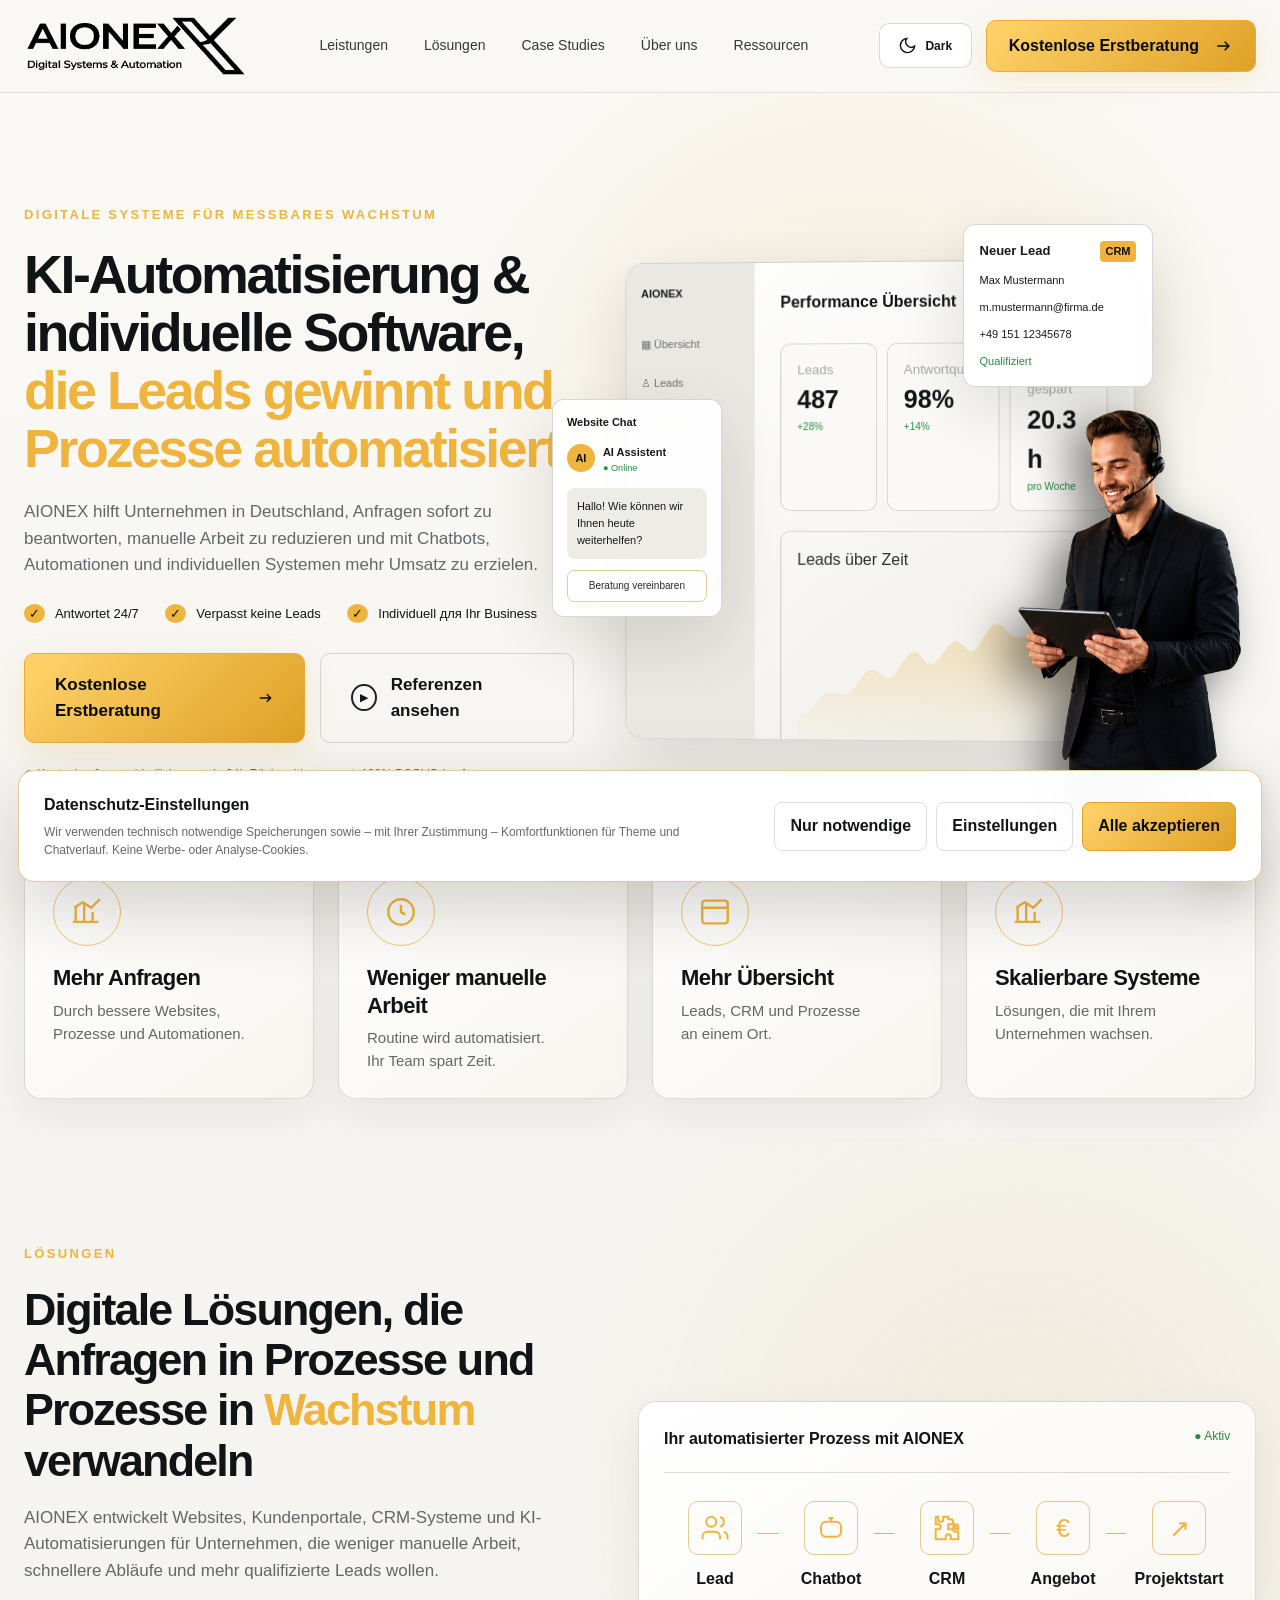
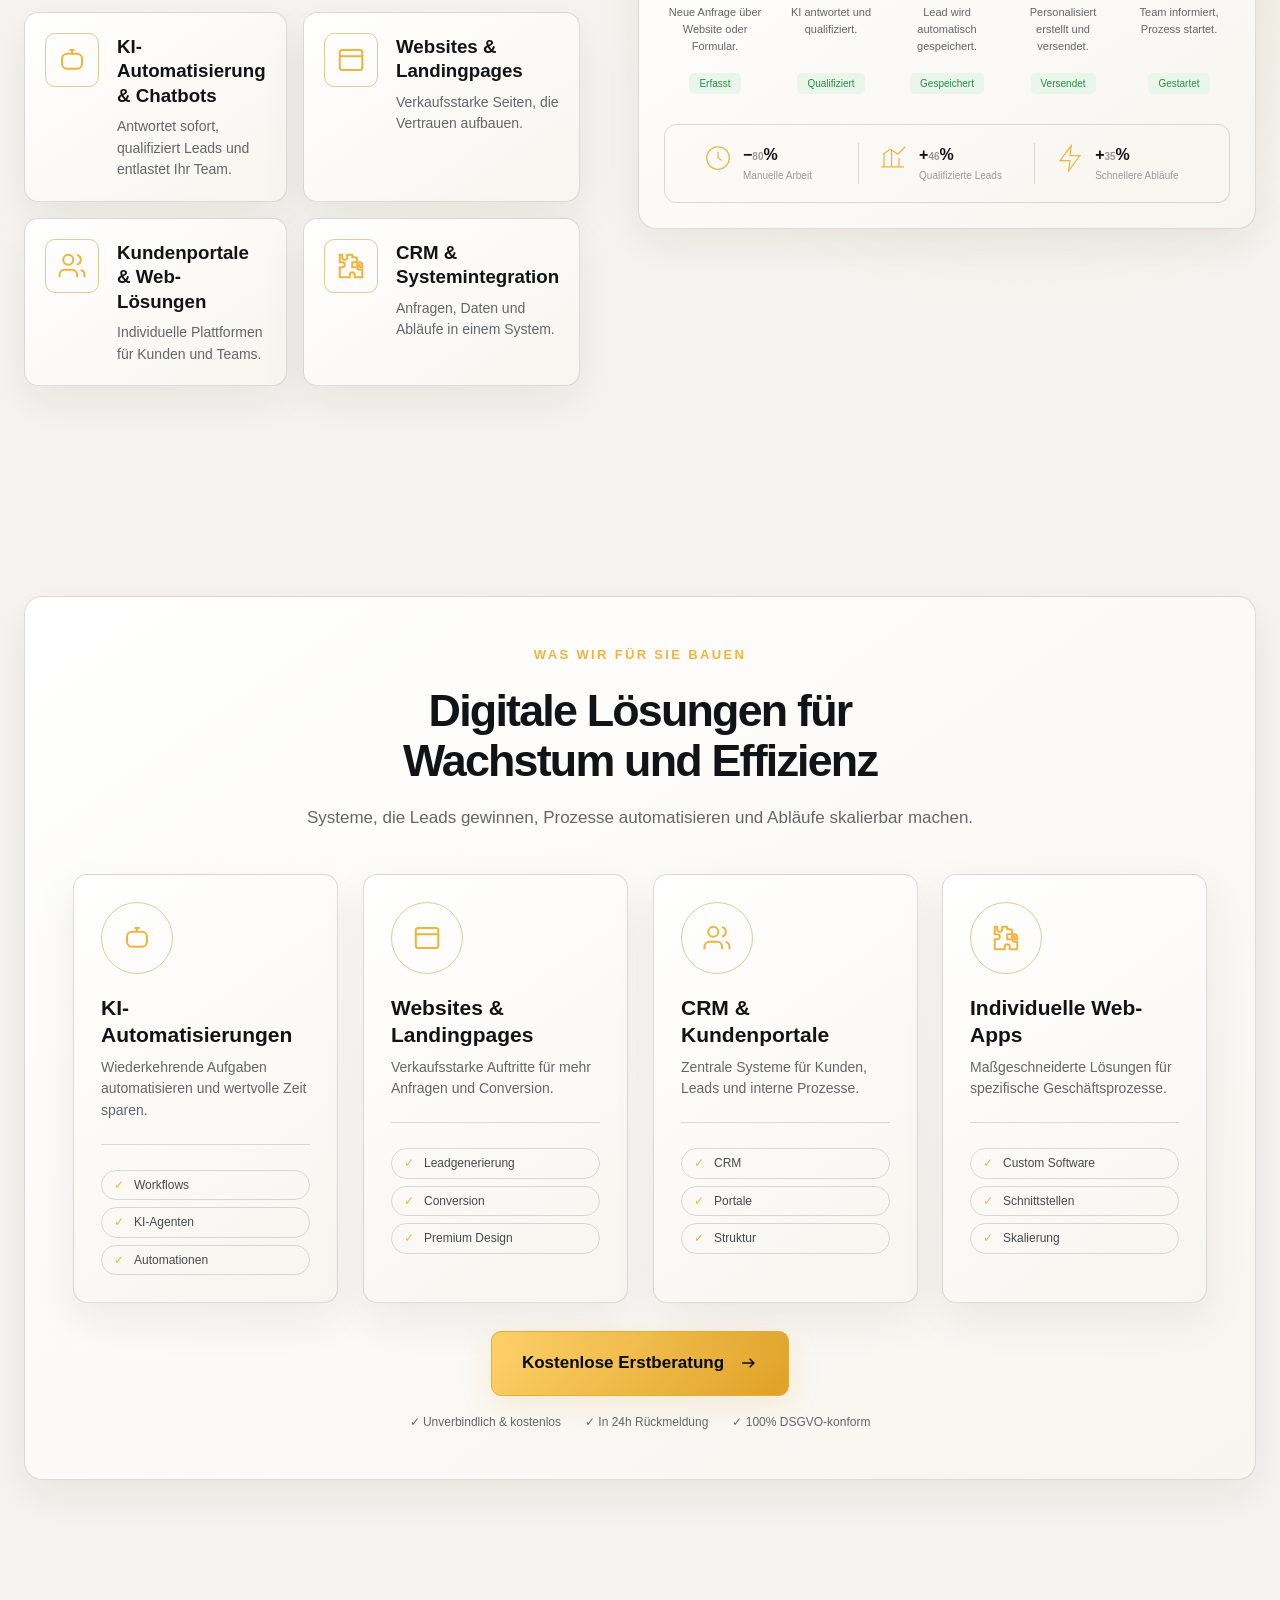
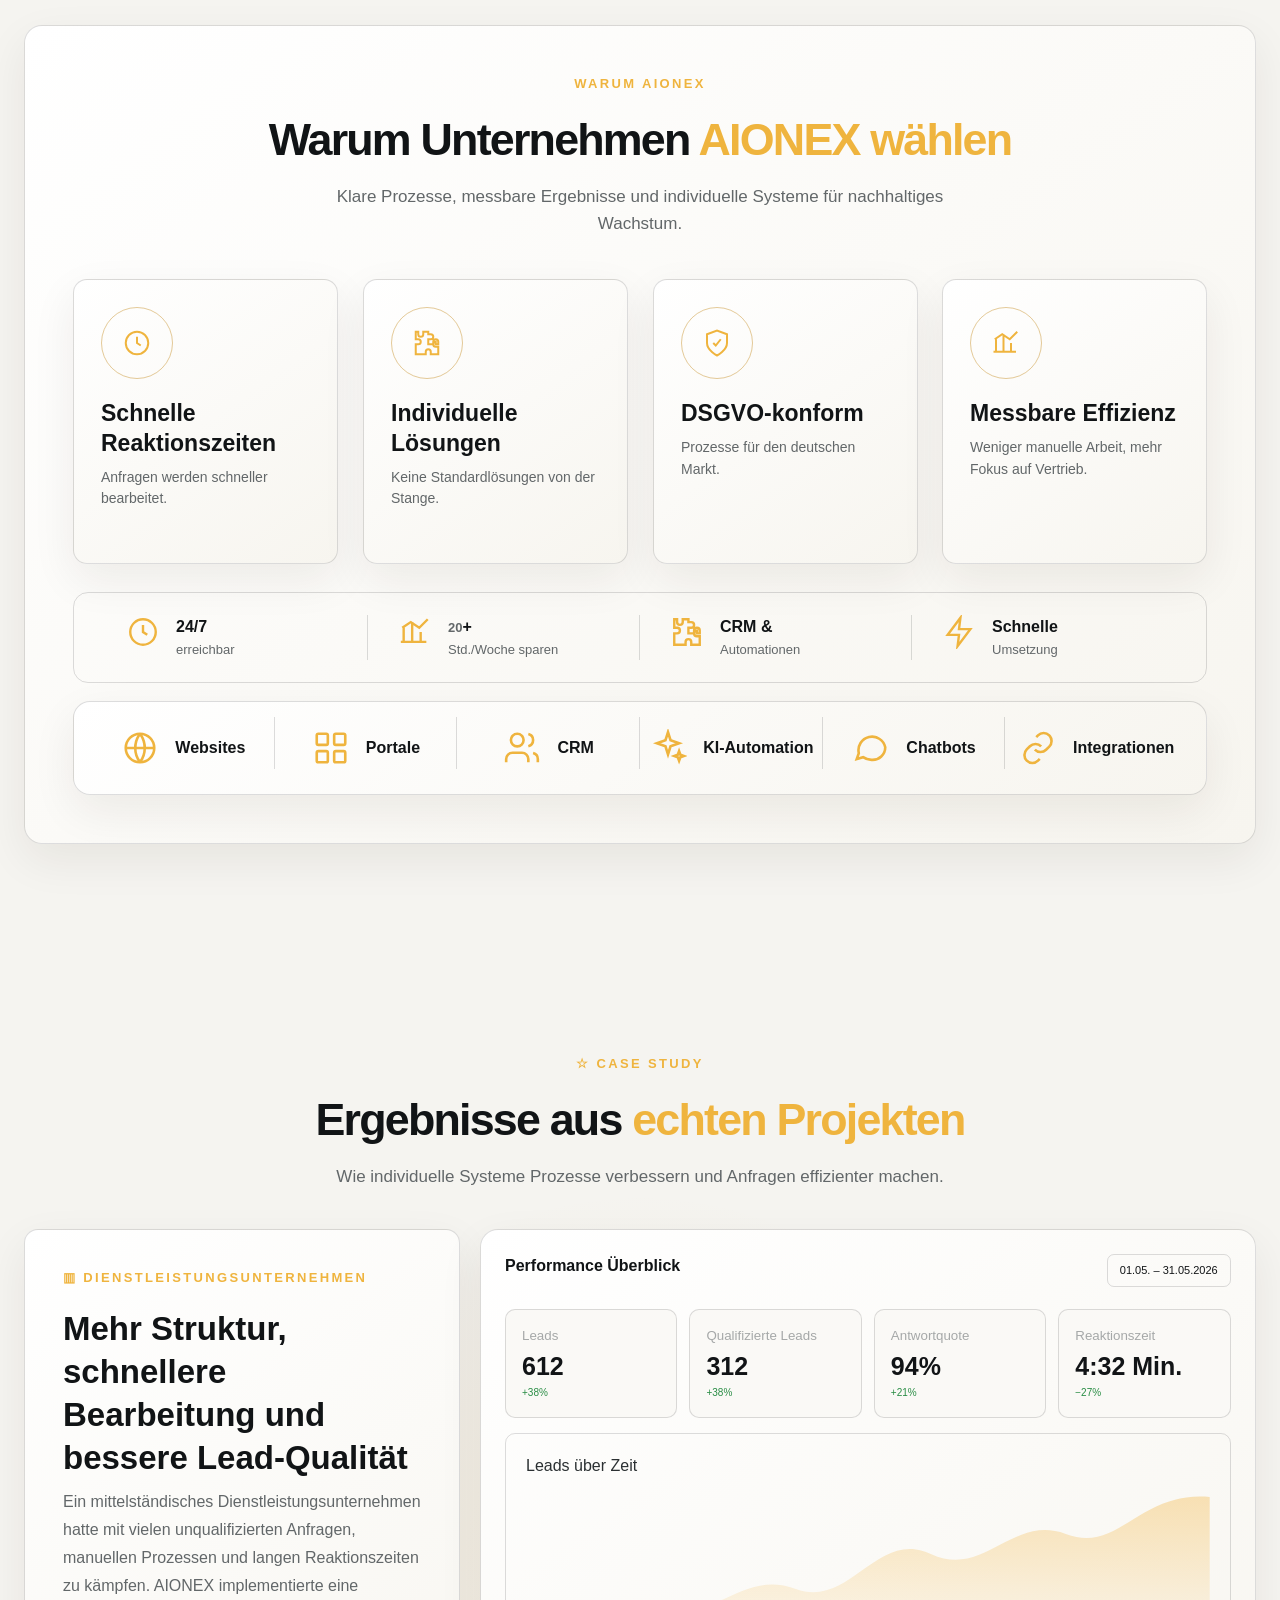
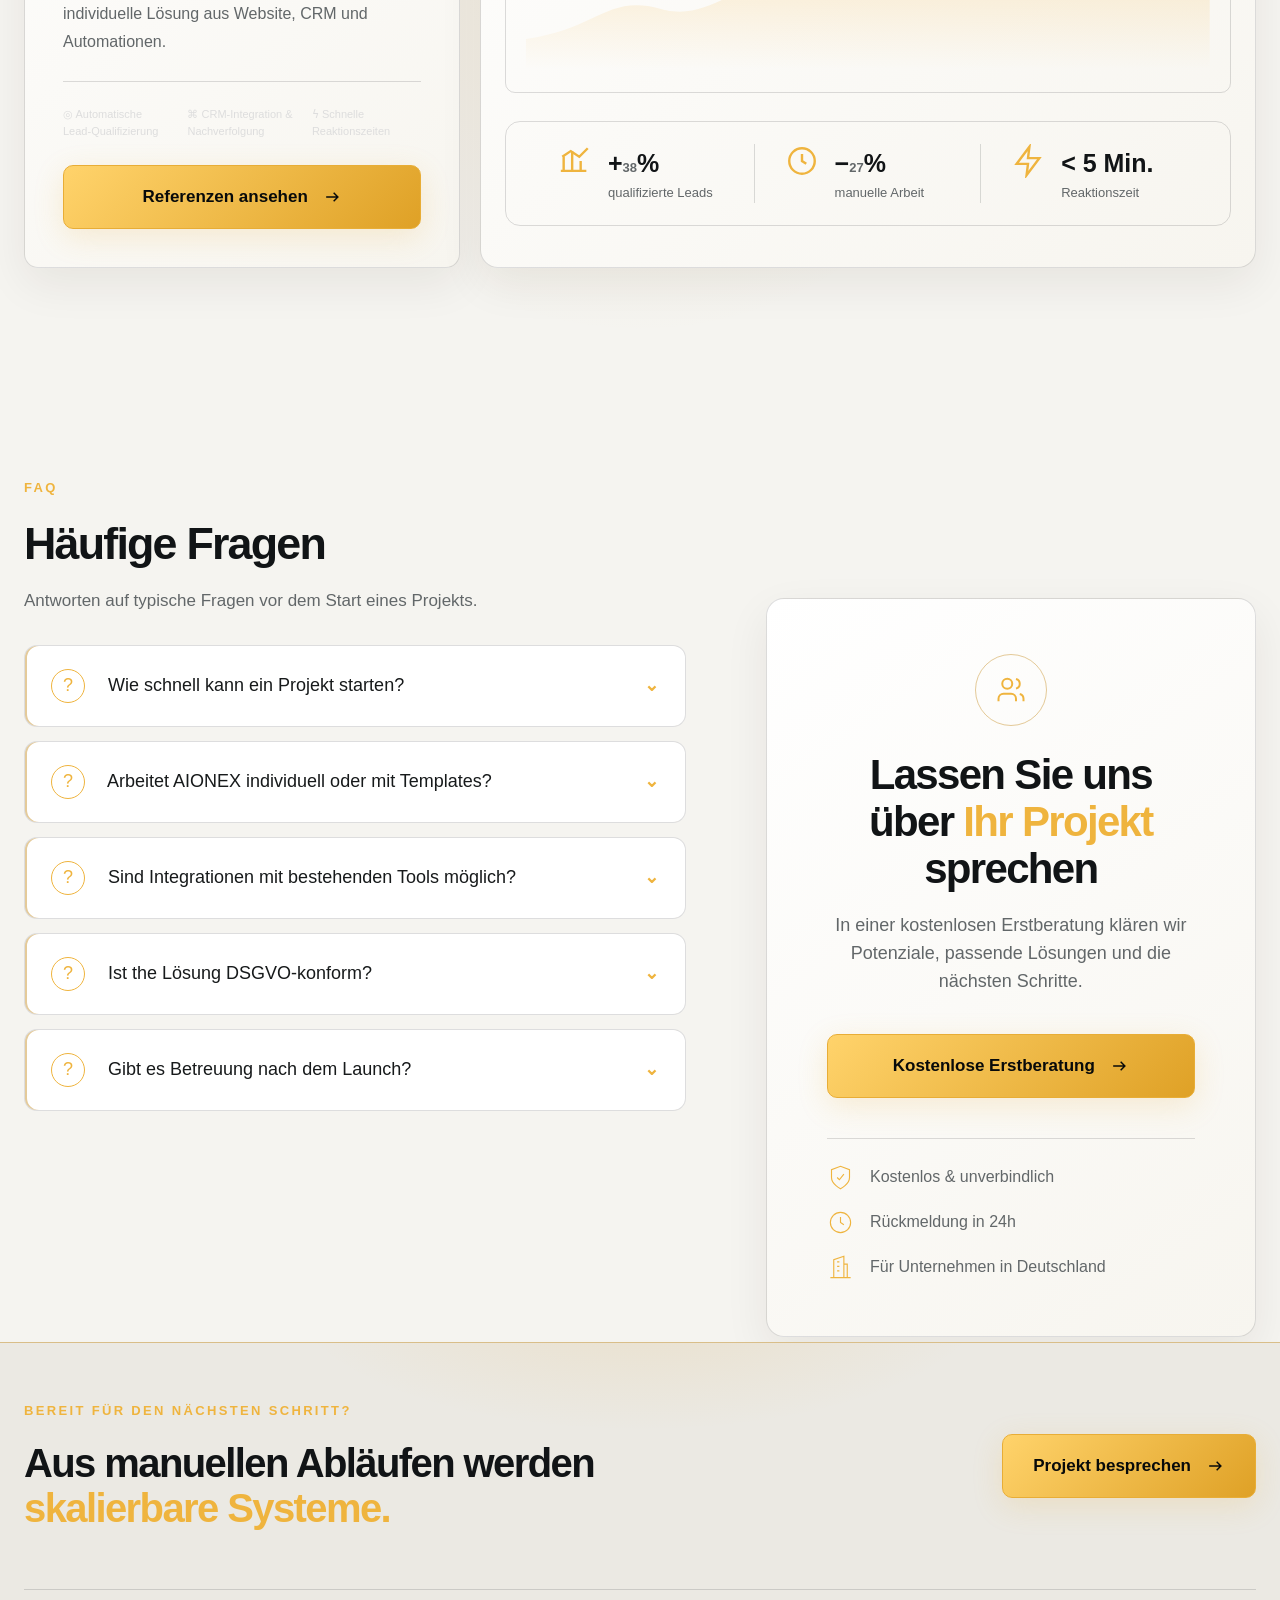
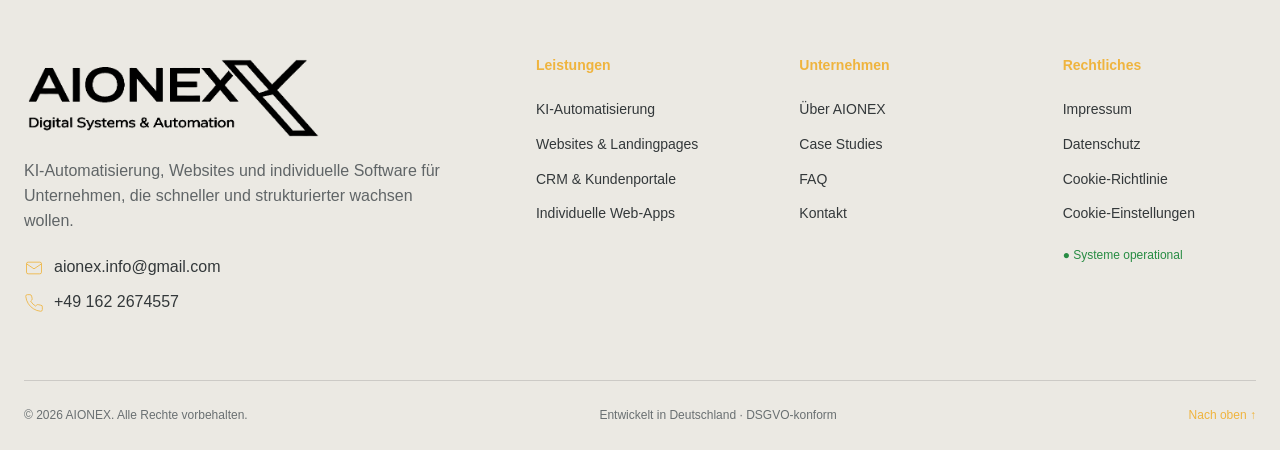
==== commit 86cbf9d8: "feat: implement premium animations, count-up stats, SVG draw chart, and 3D tilt hover" ====
--- a/index.html
+++ b/index.html
@@ -68,12 +68,12 @@
     <section class="hero section-grid">
       <div class="network network-left"></div><div class="network network-right"></div>
       <div class="container hero-grid">
-        <div class="hero-copy reveal">
+        <div class="hero-copy reveal-slide-left">
           <div class="eyebrow">Digitale Systeme für messbares Wachstum</div>
           <h1>KI-Automatisierung & individuelle Software, <span>die Leads gewinnt und Prozesse automatisiert</span></h1>
           <p class="lead">AIONEX hilft Unternehmen in Deutschland, Anfragen sofort zu beantworten, manuelle Arbeit zu reduzieren und mit Chatbots, Automationen und individuellen Systemen mehr Umsatz zu erzielen.</p>
           <div class="mini-benefits">
-            <span><i>✓</i> Antwortet 24/7</span><span><i>✓</i> Verpasst keine Leads</span><span><i>✓</i> Individuell für Ihr Business</span>
+            <span><i>✓</i> Antwortet 24/7</span><span><i>✓</i> Verpasst keine Leads</span><span><i>✓</i> Individuell для Ihr Business</span>
           </div>
           <div class="hero-actions">
             <a class="btn btn-gold btn-large consultation-trigger" href="#contact">Kostenlose Erstberatung <svg><use href="#i-arrow"/></svg></a>
@@ -81,37 +81,41 @@
           </div>
           <div class="trust-line"><span>◉ Kostenlos & unverbindlich</span><span>◷ In 24h Rückmeldung</span><span>♢ 100% DSGVO-konform</span></div>
         </div>
-        <div class="hero-visual reveal">
-          <div class="dashboard">
+        <div class="hero-visual reveal-slide-right">
+          <div class="dashboard tilt-hover">
             <div class="dash-side"><b>AIONEX</b><span>▦ Übersicht</span><span>♙ Leads</span><span>◫ Anfragen</span><span>⚙ Prozesse</span></div>
             <div class="dash-main">
               <div class="dash-title">Performance Übersicht <em>● Aktiv</em></div>
-              <div class="dash-stats"><div><small>Leads</small><strong>487</strong><i>+28%</i></div><div><small>Antwortquote</small><strong>98%</strong><i>+14%</i></div><div><small>Zeit gespart</small><strong>20.3 h</strong><i>pro Woche</i></div></div>
-              <div class="chart"><span>Leads über Zeit</span><svg viewBox="0 0 420 120" preserveAspectRatio="none"><defs><linearGradient id="chartFill" x1="0" y1="0" x2="0" y2="1"><stop offset="0" stop-color="#e6a92f" stop-opacity=".35"/><stop offset="1" stop-color="#e6a92f" stop-opacity="0"/></linearGradient></defs><path class="area" d="M0 100 C25 96 35 75 60 82 S95 52 120 67 S155 35 180 54 S215 28 240 45 S270 13 300 32 S345 17 375 22 S405 8 420 10 L420 120 L0 120Z"/><path d="M0 100 C25 96 35 75 60 82 S95 52 120 67 S155 35 180 54 S215 28 240 45 S270 13 300 32 S345 17 375 22 S405 8 420 10"/></svg></div>
+              <div class="dash-stats">
+                <div><small>Leads</small><strong><span class="stat-count" data-target="487">0</span></strong><i>+28%</i></div>
+                <div><small>Antwortquote</small><strong><span class="stat-count" data-target="98">0</span>%</strong><i>+14%</i></div>
+                <div><small>Zeit gespart</small><strong><span class="stat-count" data-target="20.3" data-decimals="1">0</span> h</strong><i>pro Woche</i></div>
+              </div>
+              <div class="chart"><span>Leads über Zeit</span><svg viewBox="0 0 420 120" preserveAspectRatio="none"><defs><linearGradient id="chartFill" x1="0" y1="0" x2="0" y2="1"><stop offset="0" stop-color="#e6a92f" stop-opacity=".35"/><stop offset="1" stop-color="#e6a92f" stop-opacity="0"/></linearGradient></defs><path class="area" d="M0 100 C25 96 35 75 60 82 S95 52 120 67 S155 35 180 54 S215 28 240 45 S270 13 300 32 S345 17 375 22 S405 8 420 10 L420 120 L0 120Z"/><path class="chart-line animate-draw" d="M0 100 C25 96 35 75 60 82 S95 52 120 67 S155 35 180 54 S215 28 240 45 S270 13 300 32 S345 17 375 22 S405 8 420 10"/></svg></div>
             </div>
           </div>
-          <div class="chat-card floating-card"><b>Website Chat</b><div class="bot-row"><span>AI</span><p><strong>AI Assistent</strong><small>● Online</small></p></div><p class="bubble">Hallo! Wie können wir Ihnen heute weiterhelfen?</p><button class="consultation-trigger" type="button">Beratung vereinbaren</button></div>
-          <div class="lead-card floating-card"><b>Neuer Lead <em>CRM</em></b><span>Max Mustermann</span><span>m.mustermann@firma.de</span><span>+49 151 12345678</span><i>Qualifiziert</i></div>
+          <div class="chat-card floating-card tilt-hover"><b>Website Chat</b><div class="bot-row"><span>AI</span><p><strong>AI Assistent</strong><small>● Online</small></p></div><p class="bubble">Hallo! Wie können wir Ihnen heute weiterhelfen?</p><button class="consultation-trigger" type="button">Beratung vereinbaren</button></div>
+          <div class="lead-card floating-card tilt-hover"><b>Neuer Lead <em>CRM</em></b><span>Max Mustermann</span><span>m.mustermann@firma.de</span><span>+49 151 12345678</span><i>Qualifiziert</i></div>
           <img class="consultant" src="assets/consultant.png" alt="AIONEX Berater mit Headset und Tablet">
         </div>
       </div>
-      <div class="container hero-benefits reveal">
-        <article class="outcome-card">
+      <div class="container hero-benefits reveal-stagger">
+        <article class="outcome-card reveal-slide-up tilt-hover">
           <div class="outcome-icon"><svg><use href="#i-chart"/></svg></div>
           <h3>Mehr Anfragen</h3>
           <p>Durch bessere Websites,<br>Prozesse und Automationen.</p>
         </article>
-        <article class="outcome-card">
+        <article class="outcome-card reveal-slide-up tilt-hover">
           <div class="outcome-icon"><svg><use href="#i-clock"/></svg></div>
           <h3>Weniger manuelle Arbeit</h3>
           <p>Routine wird automatisiert.<br>Ihr Team spart Zeit.</p>
         </article>
-        <article class="outcome-card">
+        <article class="outcome-card reveal-slide-up tilt-hover">
           <div class="outcome-icon"><svg><use href="#i-window"/></svg></div>
           <h3>Mehr Übersicht</h3>
           <p>Leads, CRM und Prozesse<br>an einem Ort.</p>
         </article>
-        <article class="outcome-card">
+        <article class="outcome-card reveal-slide-up tilt-hover">
           <div class="outcome-icon"><svg><use href="#i-chart"/></svg></div>
           <h3>Skalierbare Systeme</h3>
           <p>Lösungen, die mit Ihrem<br>Unternehmen wachsen.</p>
@@ -122,58 +126,67 @@
     <section class="section solutions" id="solutions">
       <div class="network network-right"></div>
       <div class="container solutions-grid">
-        <div class="reveal">
+        <div class="reveal-slide-left">
           <div class="section-kicker">Lösungen</div>
           <h2>Digitale Lösungen, die Anfragen in Prozesse und Prozesse in <span>Wachstum</span> verwandeln</h2>
           <p class="section-text">AIONEX entwickelt Websites, Kundenportale, CRM-Systeme und KI-Automatisierungen für Unternehmen, die weniger manuelle Arbeit, schnellere Abläufe und mehr qualifizierte Leads wollen.</p>
-          <div class="solution-cards">
-            <article class="mini-card"><div class="icon"><svg><use href="#i-bot"/></svg></div><div><h3>KI-Automatisierung & Chatbots</h3><p>Antwortet sofort, qualifiziert Leads und entlastet Ihr Team.</p></div></article>
-            <article class="mini-card"><div class="icon"><svg><use href="#i-window"/></svg></div><div><h3>Websites & Landingpages</h3><p>Verkaufsstarke Seiten, die Vertrauen aufbauen.</p></div></article>
-            <article class="mini-card"><div class="icon"><svg><use href="#i-users"/></svg></div><div><h3>Kundenportale & Web-Lösungen</h3><p>Individuelle Plattformen für Kunden und Teams.</p></div></article>
-            <article class="mini-card"><div class="icon"><svg><use href="#i-puzzle"/></svg></div><div><h3>CRM & Systemintegration</h3><p>Anfragen, Daten und Abläufe in einem System.</p></div></article>
-          </div>
-        </div>
-        <div class="process-panel reveal">
+          <div class="solution-cards reveal-stagger">
+            <article class="mini-card reveal-slide-up tilt-hover"><div class="icon"><svg><use href="#i-bot"/></svg></div><div><h3>KI-Automatisierung & Chatbots</h3><p>Antwortet sofort, qualifiziert Leads und entlastet Ihr Team.</p></div></article>
+            <article class="mini-card reveal-slide-up tilt-hover"><div class="icon"><svg><use href="#i-window"/></svg></div><div><h3>Websites & Landingpages</h3><p>Verkaufsstarke Seiten, die Vertrauen aufbauen.</p></div></article>
+            <article class="mini-card reveal-slide-up tilt-hover"><div class="icon"><svg><use href="#i-users"/></svg></div><div><h3>Kundenportale & Web-Lösungen</h3><p>Individuelle Plattformen für Kunden und Teams.</p></div></article>
+            <article class="mini-card reveal-slide-up tilt-hover"><div class="icon"><svg><use href="#i-puzzle"/></svg></div><div><h3>CRM & Systemintegration</h3><p>Anfragen, Daten und Abläufe in einem System.</p></div></article>
+          </div>
+        </div>
+        <div class="process-panel reveal-slide-right tilt-hover">
           <div class="panel-head"><b>Ihr automatisierter Prozess mit AIONEX</b><span>● Aktiv</span></div>
-          <div class="process-flow">
-            <div class="process-step"><div class="icon"><svg><use href="#i-users"/></svg></div><b>Lead</b><p>Neue Anfrage über Website oder Formular.</p><i>Erfasst</i></div>
-            <div class="process-step"><div class="icon"><svg><use href="#i-bot"/></svg></div><b>Chatbot</b><p>KI antwortet und qualifiziert.</p><i>Qualifiziert</i></div>
-            <div class="process-step"><div class="icon"><svg><use href="#i-puzzle"/></svg></div><b>CRM</b><p>Lead wird automatisch gespeichert.</p><i>Gespeichert</i></div>
-            <div class="process-step"><div class="icon">€</div><b>Angebot</b><p>Personalisiert erstellt und versendet.</p><i>Versendet</i></div>
-            <div class="process-step"><div class="icon">↗</div><b>Projektstart</b><p>Team informiert, Prozess startet.</p><i>Gestartet</i></div>
-          </div>
-          <div class="process-metrics"><div><svg><use href="#i-clock"/></svg><b>−80%</b><span>Manuelle Arbeit</span></div><div><svg><use href="#i-chart"/></svg><b>+46%</b><span>Qualifizierte Leads</span></div><div><svg><use href="#i-bolt"/></svg><b>+35%</b><span>Schnellere Abläufe</span></div></div>
+          <div class="process-flow reveal-stagger">
+            <div class="process-step reveal-scale"><div class="icon"><svg><use href="#i-users"/></svg></div><b>Lead</b><p>Neue Anfrage über Website oder Formular.</p><i>Erfasst</i></div>
+            <div class="process-step reveal-scale"><div class="icon"><svg><use href="#i-bot"/></svg></div><b>Chatbot</b><p>KI antwortet und qualifiziert.</p><i>Qualifiziert</i></div>
+            <div class="process-step reveal-scale"><div class="icon"><svg><use href="#i-puzzle"/></svg></div><b>CRM</b><p>Lead wird automatisch gespeichert.</p><i>Gespeichert</i></div>
+            <div class="process-step reveal-scale"><div class="icon">€</div><b>Angebot</b><p>Personalisiert erstellt und versendet.</p><i>Versendet</i></div>
+            <div class="process-step reveal-scale"><div class="icon">↗</div><b>Projektstart</b><p>Team informiert, Prozess startet.</p><i>Gestartet</i></div>
+          </div>
+          <div class="process-metrics">
+            <div><svg><use href="#i-clock"/></svg><b>−<span class="stat-count" data-target="80">0</span>%</b><span>Manuelle Arbeit</span></div>
+            <div><svg><use href="#i-chart"/></svg><b>+<span class="stat-count" data-target="46">0</span>%</b><span>Qualifizierte Leads</span></div>
+            <div><svg><use href="#i-bolt"/></svg><b>+<span class="stat-count" data-target="35">0</span>%</b><span>Schnellere Abläufe</span></div>
+          </div>
         </div>
       </div>
     </section>
 
     <section class="section services" id="services">
-      <div class="container framed reveal">
+      <div class="container framed reveal-scale">
         <div class="section-heading centered">
           <div class="section-kicker">Was wir für Sie bauen</div>
           <h2>Digitale Lösungen für<br>Wachstum und Effizienz</h2>
           <p class="section-text">Systeme, die Leads gewinnen, Prozesse automatisieren und Abläufe skalierbar machen.</p>
         </div>
-        <div class="service-grid">
-          <article class="feature-card"><div class="icon round"><svg><use href="#i-bot"/></svg></div><h3>KI-Automatisierungen</h3><p>Wiederkehrende Aufgaben automatisieren und wertvolle Zeit sparen.</p><ul><li>Workflows</li><li>KI-Agenten</li><li>Automationen</li></ul></article>
-          <article class="feature-card"><div class="icon round"><svg><use href="#i-window"/></svg></div><h3>Websites & Landingpages</h3><p>Verkaufsstarke Auftritte für mehr Anfragen und Conversion.</p><ul><li>Leadgenerierung</li><li>Conversion</li><li>Premium Design</li></ul></article>
-          <article class="feature-card"><div class="icon round"><svg><use href="#i-users"/></svg></div><h3>CRM & Kundenportale</h3><p>Zentrale Systeme für Kunden, Leads und interne Prozesse.</p><ul><li>CRM</li><li>Portale</li><li>Struktur</li></ul></article>
-          <article class="feature-card"><div class="icon round"><svg><use href="#i-puzzle"/></svg></div><h3>Individuelle Web-Apps</h3><p>Maßgeschneiderte Lösungen für spezifische Geschäftsprozesse.</p><ul><li>Custom Software</li><li>Schnittstellen</li><li>Skalierung</li></ul></article>
+        <div class="service-grid reveal-stagger">
+          <article class="feature-card reveal-slide-up tilt-hover"><div class="icon round"><svg><use href="#i-bot"/></svg></div><h3>KI-Automatisierungen</h3><p>Wiederkehrende Aufgaben automatisieren und wertvolle Zeit sparen.</p><ul><li>Workflows</li><li>KI-Agenten</li><li>Automationen</li></ul></article>
+          <article class="feature-card reveal-slide-up tilt-hover"><div class="icon round"><svg><use href="#i-window"/></svg></div><h3>Websites & Landingpages</h3><p>Verkaufsstarke Auftritte für mehr Anfragen und Conversion.</p><ul><li>Leadgenerierung</li><li>Conversion</li><li>Premium Design</li></ul></article>
+          <article class="feature-card reveal-slide-up tilt-hover"><div class="icon round"><svg><use href="#i-users"/></svg></div><h3>CRM & Kundenportale</h3><p>Zentrale Systeme für Kunden, Leads und interne Prozesse.</p><ul><li>CRM</li><li>Portale</li><li>Struktur</li></ul></article>
+          <article class="feature-card reveal-slide-up tilt-hover"><div class="icon round"><svg><use href="#i-puzzle"/></svg></div><h3>Individuelle Web-Apps</h3><p>Maßgeschneiderte Lösungen für spezifische Geschäftsprozesse.</p><ul><li>Custom Software</li><li>Schnittstellen</li><li>Skalierung</li></ul></article>
         </div>
         <div class="center-cta"><a href="#contact" class="btn btn-gold btn-large consultation-trigger">Kostenlose Erstberatung <svg><use href="#i-arrow"/></svg></a><div class="trust-line"><span>✓ Unverbindlich & kostenlos</span><span>✓ In 24h Rückmeldung</span><span>✓ 100% DSGVO-konform</span></div></div>
       </div>
     </section>
 
     <section class="section why" id="why">
-      <div class="container framed reveal">
+      <div class="container framed reveal-scale">
         <div class="section-heading centered"><div class="section-kicker">Warum AIONEX</div><h2>Warum Unternehmen <span>AIONEX wählen</span></h2><p class="section-text">Klare Prozesse, messbare Ergebnisse und individuelle Systeme für nachhaltiges Wachstum.</p></div>
-        <div class="why-grid">
-          <article class="feature-card"><div class="icon round"><svg><use href="#i-clock"/></svg></div><h3>Schnelle Reaktionszeiten</h3><p>Anfragen werden schneller bearbeitet.</p></article>
-          <article class="feature-card"><div class="icon round"><svg><use href="#i-puzzle"/></svg></div><h3>Individuelle Lösungen</h3><p>Keine Standardlösungen von der Stange.</p></article>
-          <article class="feature-card"><div class="icon round"><svg><use href="#i-shield"/></svg></div><h3>DSGVO-konform</h3><p>Prozesse für den deutschen Markt.</p></article>
-          <article class="feature-card"><div class="icon round"><svg><use href="#i-chart"/></svg></div><h3>Messbare Effizienz</h3><p>Weniger manuelle Arbeit, mehr Fokus auf Vertrieb.</p></article>
-        </div>
-        <div class="wide-metrics"><div><svg><use href="#i-clock"/></svg><b>24/7</b><span>erreichbar</span></div><div><svg><use href="#i-chart"/></svg><b>20+</b><span>Std./Woche sparen</span></div><div><svg><use href="#i-puzzle"/></svg><b>CRM &</b><span>Automationen</span></div><div><svg><use href="#i-bolt"/></svg><b>Schnelle</b><span>Umsetzung</span></div></div>
+        <div class="why-grid reveal-stagger">
+          <article class="feature-card reveal-slide-up tilt-hover"><div class="icon round"><svg><use href="#i-clock"/></svg></div><h3>Schnelle Reaktionszeiten</h3><p>Anfragen werden schneller bearbeitet.</p></article>
+          <article class="feature-card reveal-slide-up tilt-hover"><div class="icon round"><svg><use href="#i-puzzle"/></svg></div><h3>Individuelle Lösungen</h3><p>Keine Standardlösungen von der Stange.</p></article>
+          <article class="feature-card reveal-slide-up tilt-hover"><div class="icon round"><svg><use href="#i-shield"/></svg></div><h3>DSGVO-konform</h3><p>Prozesse für den deutschen Markt.</p></article>
+          <article class="feature-card reveal-slide-up tilt-hover"><div class="icon round"><svg><use href="#i-chart"/></svg></div><h3>Messbare Effizienz</h3><p>Weniger manuelle Arbeit, mehr Fokus auf Vertrieb.</p></article>
+        </div>
+        <div class="wide-metrics reveal-stagger">
+          <div class="reveal-scale"><svg><use href="#i-clock"/></svg><b>24/7</b><span>erreichbar</span></div>
+          <div class="reveal-scale"><svg><use href="#i-chart"/></svg><b><span class="stat-count" data-target="20">0</span>+</b><span>Std./Woche sparen</span></div>
+          <div class="reveal-scale"><svg><use href="#i-puzzle"/></svg><b>CRM &</b><span>Automationen</span></div>
+          <div class="reveal-scale"><svg><use href="#i-bolt"/></svg><b>Schnelle</b><span>Umsetzung</span></div>
+        </div>
         <div class="capabilities-bar" aria-label="AIONEX Leistungen">
           <div><svg><use href="#i-globe"/></svg><b>Websites</b></div>
           <div><svg><use href="#i-grid"/></svg><b>Portale</b></div>
@@ -187,14 +200,23 @@
 
     <section class="section case-study" id="case-study">
       <div class="container">
-        <div class="section-heading centered reveal"><div class="section-kicker">☆ Case Study</div><h2>Ergebnisse aus <span>echten Projekten</span></h2><p class="section-text">Wie individuelle Systeme Prozesse verbessern und Anfragen effizienter machen.</p></div>
+        <div class="section-heading centered reveal-slide-up"><div class="section-kicker">☆ Case Study</div><h2>Ergebnisse aus <span>echten Projekten</span></h2><p class="section-text">Wie individuelle Systeme Prozesse verbessern und Anfragen effizienter machen.</p></div>
         <div class="case-grid">
-          <article class="case-copy feature-card reveal"><div class="section-kicker">▥ Dienstleistungsunternehmen</div><h3>Mehr Struktur, schnellere Bearbeitung und bessere Lead-Qualität</h3><p>Ein mittelständisches Dienstleistungsunternehmen hatte mit vielen unqualifizierten Anfragen, manuellen Prozessen und langen Reaktionszeiten zu kämpfen. AIONEX implementierte eine individuelle Lösung aus Website, CRM und Automationen.</p><div class="case-points"><span>◎ Automatische Lead-Qualifizierung</span><span>⌘ CRM-Integration & Nachverfolgung</span><span>ϟ Schnelle Reaktionszeiten</span></div><a href="#contact" class="btn btn-gold btn-large">Referenzen ansehen <svg><use href="#i-arrow"/></svg></a></article>
-          <div class="case-dashboard reveal">
+          <article class="case-copy feature-card reveal-slide-left tilt-hover"><div class="section-kicker">▥ Dienstleistungsunternehmen</div><h3>Mehr Struktur, schnellere Bearbeitung und bessere Lead-Qualität</h3><p>Ein mittelständisches Dienstleistungsunternehmen hatte mit vielen unqualifizierten Anfragen, manuellen Prozessen und langen Reaktionszeiten zu kämpfen. AIONEX implementierte eine individuelle Lösung aus Website, CRM und Automationen.</p><div class="case-points"><span>◎ Automatische Lead-Qualifizierung</span><span>⌘ CRM-Integration & Nachverfolgung</span><span>ϟ Schnelle Reaktionszeiten</span></div><a href="#contact" class="btn btn-gold btn-large">Referenzen ansehen <svg><use href="#i-arrow"/></svg></a></article>
+          <div class="case-dashboard reveal-slide-right tilt-hover">
             <div class="case-top"><b>Performance Überblick</b><span>01.05. – 31.05.2026</span></div>
-            <div class="case-stats"><div><small>Leads</small><b>612</b><i>+38%</i></div><div><small>Qualifizierte Leads</small><b>312</b><i>+38%</i></div><div><small>Antwortquote</small><b>94%</b><i>+21%</i></div><div><small>Reaktionszeit</small><b>4:32 Min.</b><i>−27%</i></div></div>
-            <div class="big-chart"><span>Leads über Zeit</span><svg viewBox="0 0 760 190" preserveAspectRatio="none"><defs><linearGradient id="bigFill" x1="0" y1="0" x2="0" y2="1"><stop offset="0" stop-color="#f3b43f" stop-opacity=".36"/><stop offset="1" stop-color="#f3b43f" stop-opacity="0"/></linearGradient></defs><path class="area" d="M0 160 C80 150 90 115 150 130 S240 90 300 110 S390 50 450 75 S540 35 600 55 S680 12 760 18 L760 190 L0 190Z"/><path d="M0 160 C80 150 90 115 150 130 S240 90 300 110 S390 50 450 75 S540 35 600 55 S680 12 760 18"/></svg></div>
-            <div class="result-row"><div><svg><use href="#i-chart"/></svg><b>+38%</b><span>qualifizierte Leads</span></div><div><svg><use href="#i-clock"/></svg><b>−27%</b><span>manuelle Arbeit</span></div><div><svg><use href="#i-bolt"/></svg><b>&lt; 5 Min.</b><span>Reaktionszeit</span></div></div>
+            <div class="case-stats">
+              <div><small>Leads</small><b><span class="stat-count" data-target="612">0</span></b><i>+38%</i></div>
+              <div><small>Qualifizierte Leads</small><b><span class="stat-count" data-target="312">0</span></b><i>+38%</i></div>
+              <div><small>Antwortquote</small><b><span class="stat-count" data-target="94">0</span>%</b><i>+21%</i></div>
+              <div><small>Reaktionszeit</small><b>4:32 Min.</b><i>−27%</i></div>
+            </div>
+            <div class="big-chart"><span>Leads über Zeit</span><svg viewBox="0 0 760 190" preserveAspectRatio="none"><defs><linearGradient id="bigFill" x1="0" y1="0" x2="0" y2="1"><stop offset="0" stop-color="#f3b43f" stop-opacity=".36"/><stop offset="1" stop-color="#f3b43f" stop-opacity="0"/></linearGradient></defs><path class="area" d="M0 160 C80 150 90 115 150 130 S240 90 300 110 S390 50 450 75 S540 35 600 55 S680 12 760 18 L760 190 L0 190Z"/><path class="chart-line animate-draw" d="M0 160 C80 150 90 115 150 130 S240 90 300 110 S390 50 450 75 S540 35 600 55 S680 12 760 18"/></svg></div>
+            <div class="result-row">
+              <div><svg><use href="#i-chart"/></svg><b>+<span class="stat-count" data-target="38">0</span>%</b><span>qualifizierte Leads</span></div>
+              <div><svg><use href="#i-clock"/></svg><b>−<span class="stat-count" data-target="27">0</span>%</b><span>manuelle Arbeit</span></div>
+              <div><svg><use href="#i-bolt"/></svg><b>&lt; 5 Min.</b><span>Reaktionszeit</span></div>
+            </div>
           </div>
         </div>
       </div>
@@ -202,16 +224,16 @@
 
     <section class="section faq-section" id="faq">
       <div class="container faq-grid">
-        <div class="reveal"><div class="section-kicker">FAQ</div><h2>Häufige Fragen</h2><p class="section-text">Antworten auf typische Fragen vor dem Start eines Projekts.</p>
+        <div class="reveal-slide-left"><div class="section-kicker">FAQ</div><h2>Häufige Fragen</h2><p class="section-text">Antworten auf typische Fragen vor dem Start eines Projekts.</p>
           <div class="accordion">
             <article><button><span><i>?</i> Wie schnell kann ein Projekt starten?</span><b>⌄</b></button><div><p>Nach dem Erstgespräch erhalten Sie innerhalb weniger Tage einen konkreten Projektplan. Kleine Automationen können oft innerhalb von 1–2 Wochen starten.</p></div></article>
             <article><button><span><i>?</i> Arbeitet AIONEX individuell oder mit Templates?</span><b>⌄</b></button><div><p>Jede Lösung wird auf Ihre Prozesse zugeschnitten. Bewährte Komponenten beschleunigen die Umsetzung, ohne die Individualität einzuschränken.</p></div></article>
             <article><button><span><i>?</i> Sind Integrationen mit bestehenden Tools möglich?</span><b>⌄</b></button><div><p>Ja. Wir verbinden unter anderem CRM, E-Mail, Kalender, Formulare, WhatsApp und interne Systeme über sichere Schnittstellen.</p></div></article>
-            <article><button><span><i>?</i> Ist die Lösung DSGVO-konform?</span><b>⌄</b></button><div><p>Datenschutz wird von Beginn an berücksichtigt – mit passenden Hosting-, Zugriffs- und Löschkonzepten für den deutschen Markt.</p></div></article>
+            <article><button><span><i>?</i> Ist the Lösung DSGVO-konform?</span><b>⌄</b></button><div><p>Datenschutz wird von Beginn an berücksichtigt – mit passenden Hosting-, Zugriffs- und Löschkonzepten für den deutschen Markt.</p></div></article>
             <article><button><span><i>?</i> Gibt es Betreuung nach dem Launch?</span><b>⌄</b></button><div><p>Ja. Wir übernehmen Monitoring, Weiterentwicklung, Support und die laufende Optimierung Ihrer Systeme.</p></div></article>
           </div>
         </div>
-        <aside class="contact-card reveal" id="contact">
+        <aside class="contact-card reveal-slide-right tilt-hover" id="contact">
           <div class="icon round"><svg><use href="#i-users"/></svg></div><h2>Lassen Sie uns über <span>Ihr Projekt</span> sprechen</h2><p>In einer kostenlosen Erstberatung klären wir Potenziale, passende Lösungen und die nächsten Schritte.</p><a class="btn btn-gold btn-large consultation-trigger" href="#contact">Kostenlose Erstberatung <svg><use href="#i-arrow"/></svg></a><hr>
           <ul><li><svg><use href="#i-shield"/></svg> Kostenlos & unverbindlich</li><li><svg><use href="#i-clock"/></svg> Rückmeldung in 24h</li><li><svg><use href="#i-building"/></svg> Für Unternehmen in Deutschland</li></ul>
         </aside>
@@ -222,7 +244,7 @@
   <footer class="site-footer">
     <div class="footer-glow"></div>
     <div class="container">
-      <div class="footer-cta reveal">
+      <div class="footer-cta reveal-slide-up">
         <div><div class="section-kicker">Bereit für den nächsten Schritt?</div><h2>Aus manuellen Abläufen werden <span>skalierbare Systeme.</span></h2></div>
         <a class="btn btn-gold btn-large consultation-trigger" href="#contact">Projekt besprechen <svg><use href="#i-arrow"/></svg></a>
       </div>
--- a/styles.css
+++ b/styles.css
@@ -167,3 +167,150 @@
 html[data-theme="light"] .ai-chat-form input{background:#fff}
 @media(max-width:620px){.ai-chat{right:12px;bottom:12px}.ai-chat-panel{position:fixed;inset:0;width:100%;height:100dvh;border:0;border-radius:0}.ai-chat-launch{width:58px;height:58px}.ai-chat-hint{display:none}}
 .footer-cookie-link{padding:0;border:0;background:transparent;color:#d1d2d2;text-align:left;font:inherit;cursor:pointer}.footer-cookie-link:hover{color:var(--gold)}html[data-theme="light"] .footer-cookie-link{color:#33383a}html[data-theme="light"] .footer-cookie-link:hover{color:var(--gold)}
+
+/* ==========================================
+   PREMIUM ANIMATION SYSTEM
+   ========================================== */
+
+/* Background network slow drift and rotation */
+.network {
+  animation: networkPulse 25s ease-in-out infinite alternate;
+  transform-origin: center;
+}
+@keyframes networkPulse {
+  0% {
+    transform: scale(1) rotate(0deg) translate(0, 0);
+    opacity: 0.25;
+  }
+  50% {
+    transform: scale(1.06) rotate(1.5deg) translate(10px, -15px);
+    opacity: 0.38;
+  }
+  100% {
+    transform: scale(0.95) rotate(-1deg) translate(-10px, 10px);
+    opacity: 0.22;
+  }
+}
+
+/* Floating micro-interactions for dashboard elements */
+.floating-card.chat-card {
+  animation: floatSlow 8s ease-in-out infinite alternate;
+}
+.floating-card.lead-card {
+  animation: floatSlow 7s ease-in-out infinite alternate-reverse;
+  animation-delay: 1s;
+}
+@keyframes floatSlow {
+  0% {
+    transform: translateY(0) rotate(0deg);
+  }
+  100% {
+    transform: translateY(-12px) rotate(1deg);
+  }
+}
+
+/* Base scroll reveal states */
+.reveal-fade,
+.reveal-slide-up,
+.reveal-slide-down,
+.reveal-slide-left,
+.reveal-slide-right,
+.reveal-scale {
+  opacity: 0;
+  will-change: transform, opacity;
+  transition: opacity 0.85s cubic-bezier(0.16, 1, 0.3, 1), 
+              transform 0.85s cubic-bezier(0.16, 1, 0.3, 1);
+}
+
+.reveal-fade {
+  transform: none;
+}
+.reveal-slide-up {
+  transform: translateY(35px);
+}
+.reveal-slide-down {
+  transform: translateY(-35px);
+}
+.reveal-slide-left {
+  transform: translateX(-40px);
+}
+.reveal-slide-right {
+  transform: translateX(40px);
+}
+.reveal-scale {
+  transform: scale(0.94);
+}
+
+/* Visible active states */
+.reveal-fade.visible,
+.reveal-slide-up.visible,
+.reveal-slide-down.visible,
+.reveal-slide-left.visible,
+.reveal-slide-right.visible,
+.reveal-scale.visible {
+  opacity: 1;
+  transform: none;
+}
+
+/* 3D Tilt Hover Setup */
+.tilt-hover {
+  transform-style: preserve-3d;
+  transition: transform 0.25s cubic-bezier(0.25, 1, 0.5, 1), box-shadow 0.25s ease;
+}
+
+/* Glow effects on hover for cards */
+.outcome-card, .mini-card, .feature-card, .contact-card, .process-panel, .dashboard {
+  position: relative;
+}
+.outcome-card::after, .mini-card::after, .feature-card::after, .contact-card::after, .process-panel::after, .dashboard::after {
+  content: '';
+  position: absolute;
+  inset: -1px;
+  border-radius: inherit;
+  background: radial-gradient(400px circle at var(--mouse-x, 0) var(--mouse-y, 0), rgba(239, 180, 62, 0.16), transparent 40%);
+  z-index: 1;
+  pointer-events: none;
+  opacity: 0;
+  transition: opacity 0.4s ease;
+}
+.outcome-card:hover::after, .mini-card:hover::after, .feature-card:hover::after, .contact-card:hover::after, .process-panel:hover::after, .dashboard:hover::after {
+  opacity: 1;
+}
+
+/* Hover scales and premium box-shadow glows */
+.outcome-card:hover, .mini-card:hover, .feature-card:hover, .contact-card:hover {
+  border-color: var(--goldline) !important;
+  box-shadow: 0 15px 40px rgba(239, 180, 62, 0.08), inset 0 1px rgba(255, 255, 255, 0.05);
+}
+
+/* SVG Line Drawing animations */
+.animate-draw {
+  stroke-dasharray: 1000;
+  stroke-dashoffset: 1000;
+  transition: stroke-dashoffset 2s cubic-bezier(0.4, 0, 0.2, 1);
+}
+.animate-draw.drawn {
+  stroke-dashoffset: 0;
+}
+
+/* Accentuate stats counters during tick up */
+.stat-count {
+  font-variant-numeric: tabular-nums;
+  display: inline-block;
+}
+
+/* Disable animations for users who prefer reduced motion */
+@media (prefers-reduced-motion: reduce) {
+  .network, .floating-card.chat-card, .floating-card.lead-card {
+    animation: none !important;
+  }
+  .reveal-fade, .reveal-slide-up, .reveal-slide-down, .reveal-slide-left, .reveal-slide-right, .reveal-scale {
+    opacity: 1 !important;
+    transform: none !important;
+    transition: none !important;
+  }
+  .animate-draw {
+    stroke-dashoffset: 0 !important;
+  }
+}
+
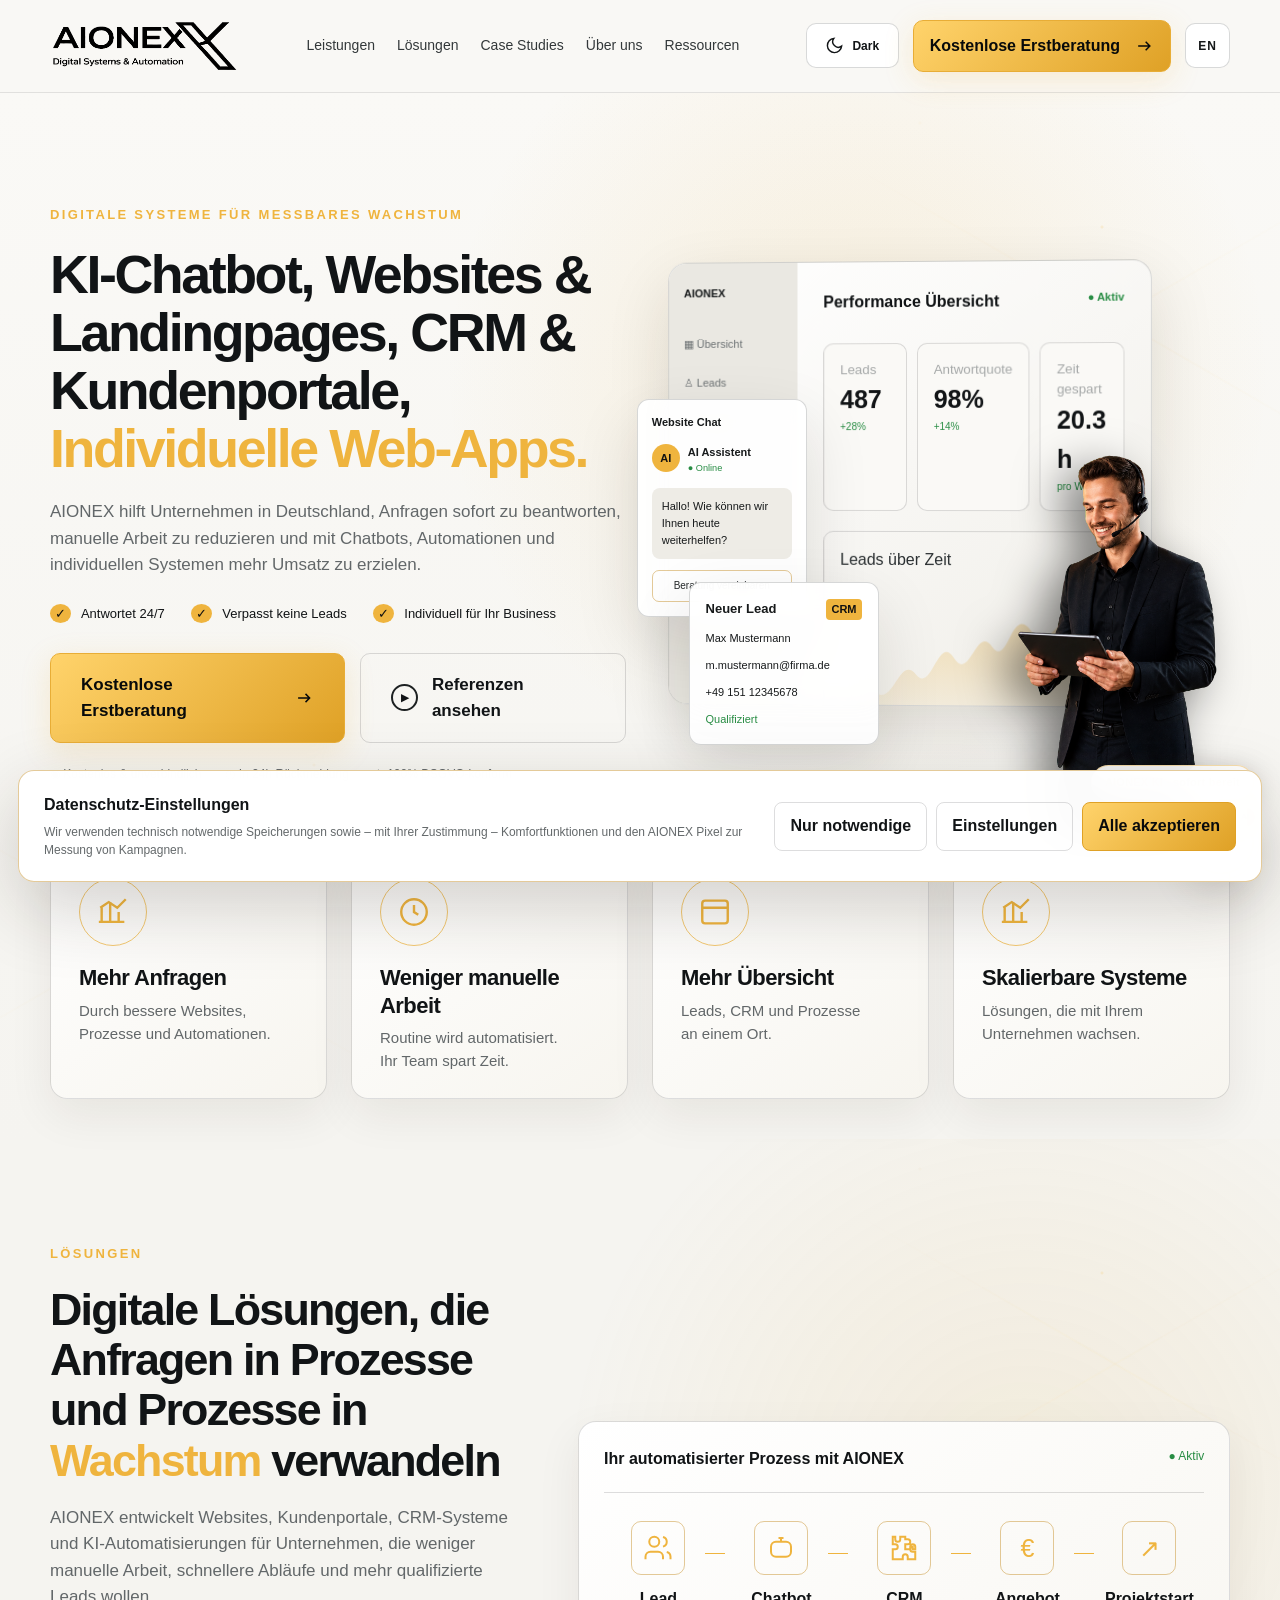
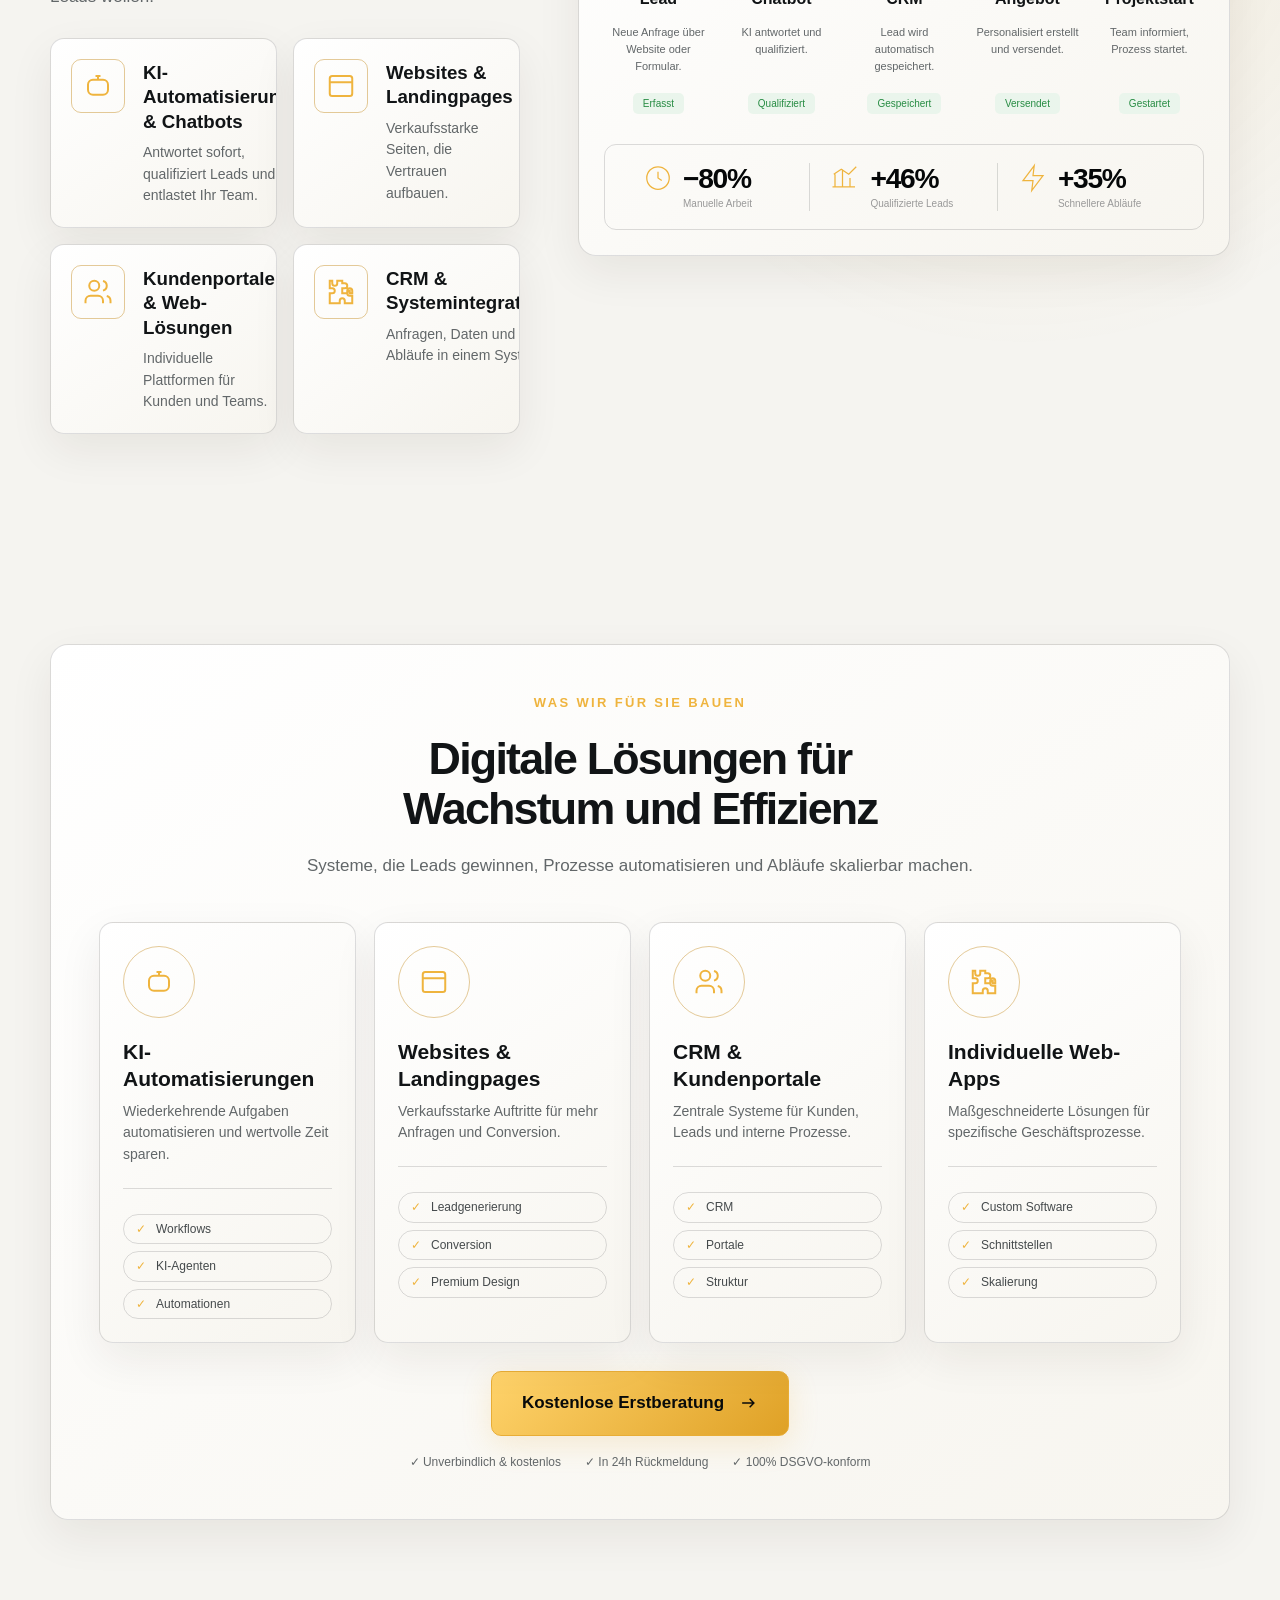
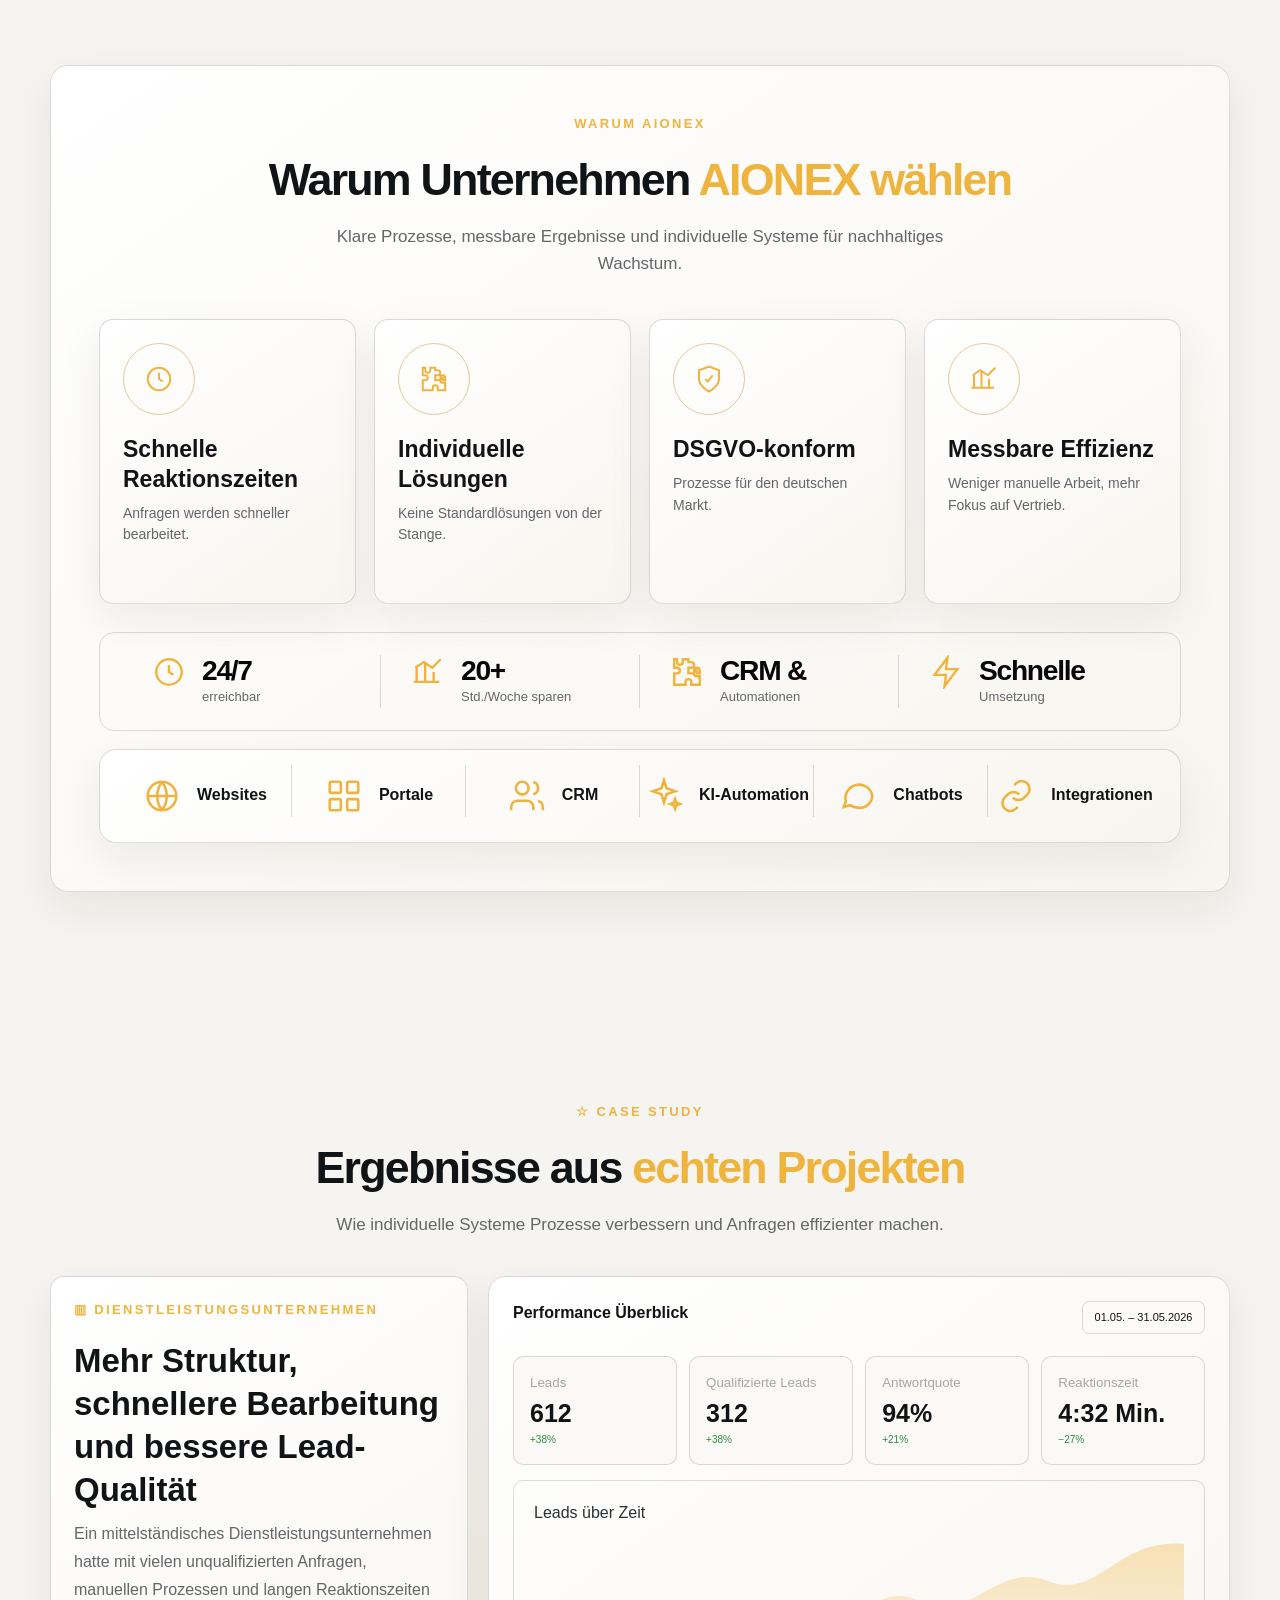
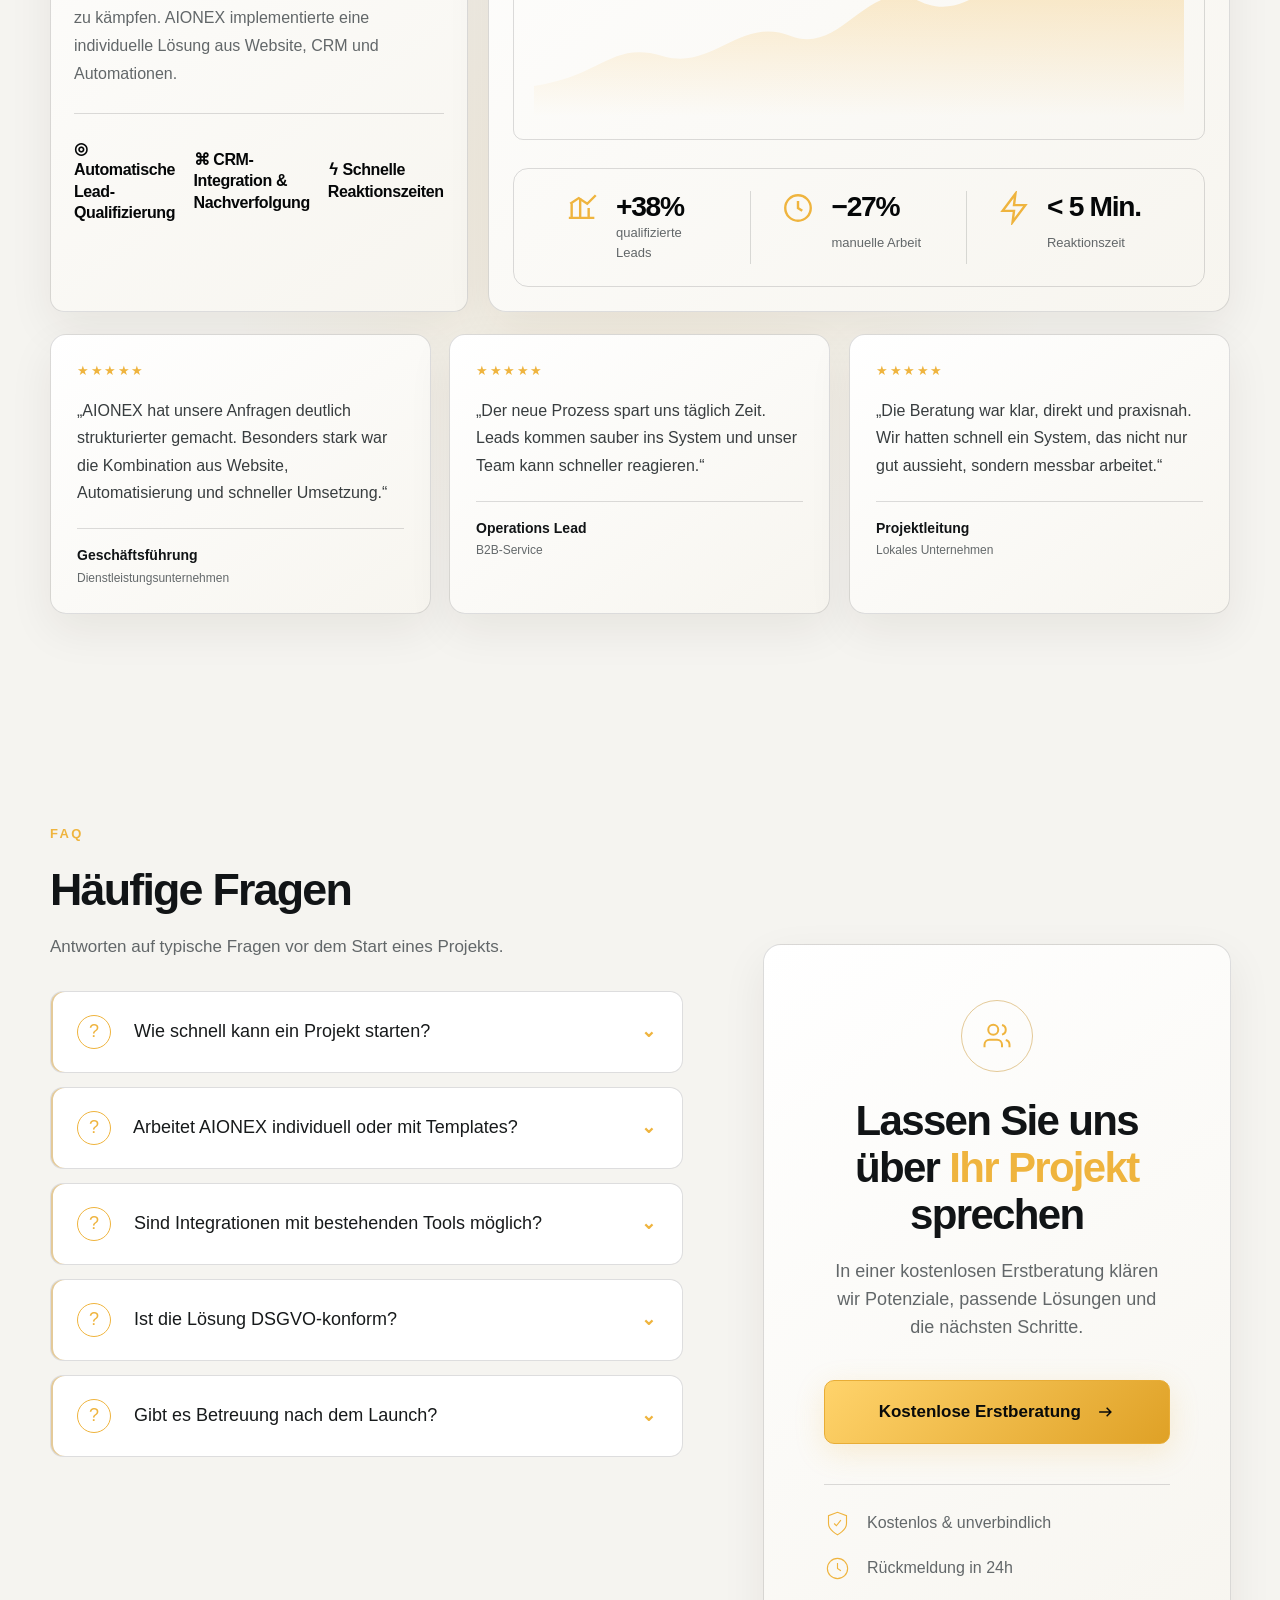
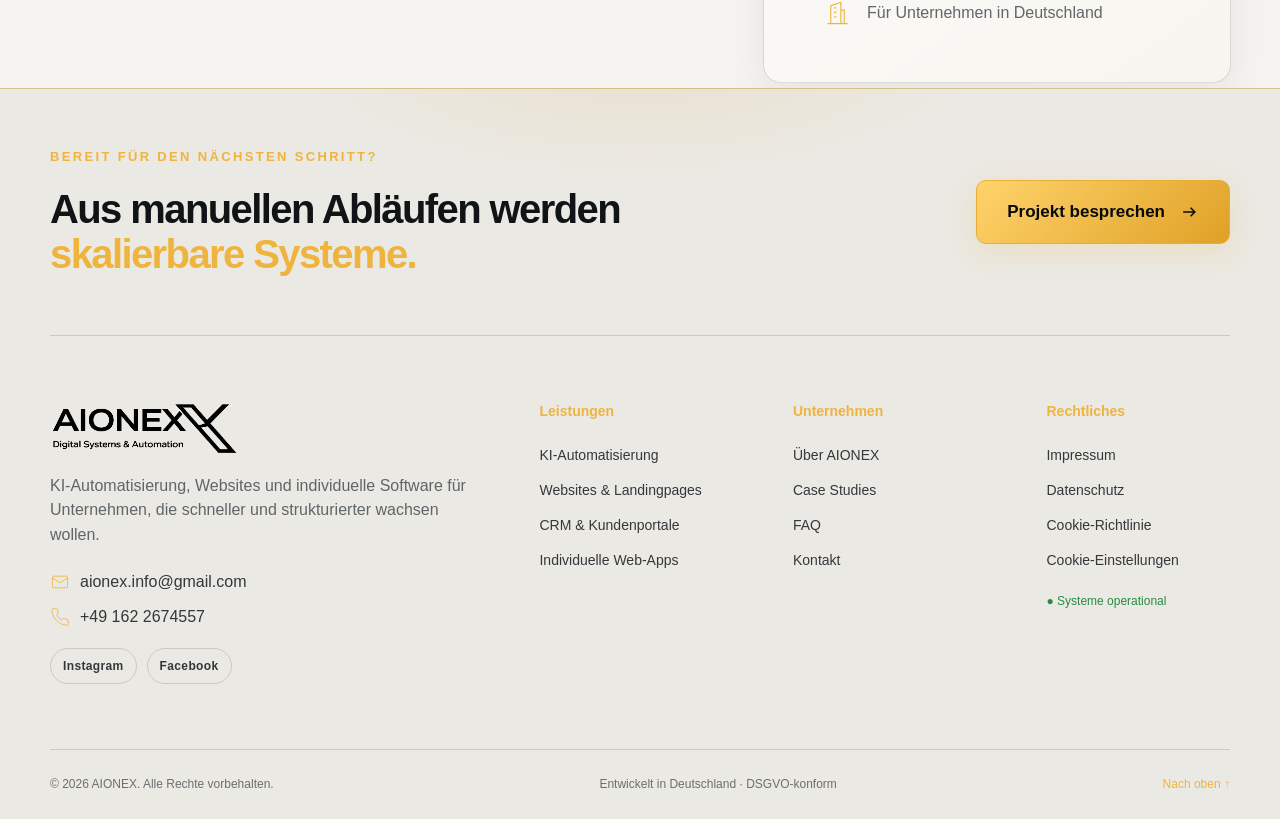
==== commit e1f6d3fe: "feat: add multilingual SEO and lead capture Co-authored-by: Cursor <cursoragent@cursor.com>" ====
--- a/index.html
+++ b/index.html
@@ -4,14 +4,51 @@
   <meta charset="UTF-8">
   <meta name="viewport" content="width=device-width, initial-scale=1.0">
   <meta name="description" content="AIONEX entwickelt KI-Automatisierungen, Websites, CRM-Systeme und individuelle Software für Unternehmen in Deutschland.">
+  <link rel="canonical" href="https://aionex.studio/">
+  <link rel="alternate" hreflang="de" href="https://aionex.studio/">
+  <link rel="alternate" hreflang="en" href="https://aionex.studio/en.html">
+  <link rel="alternate" hreflang="x-default" href="https://aionex.studio/">
+  <meta property="og:type" content="website">
+  <meta property="og:locale" content="de_DE">
+  <meta property="og:site_name" content="AIONEX">
+  <meta property="og:title" content="AIONEX — KI-Automatisierung & individuelle Software">
+  <meta property="og:description" content="KI-Automatisierungen, Websites, CRM-Systeme und individuelle Software für Unternehmen in Deutschland.">
+  <meta property="og:url" content="https://aionex.studio/">
+  <meta property="og:image" content="https://aionex.studio/assets/aionex-logo.png">
+  <meta name="twitter:card" content="summary_large_image">
+  <meta name="twitter:title" content="AIONEX — KI-Automatisierung & individuelle Software">
+  <meta name="twitter:description" content="KI-Automatisierungen, Websites, CRM-Systeme und individuelle Software für Unternehmen in Deutschland.">
+  <meta name="twitter:image" content="https://aionex.studio/assets/aionex-logo.png">
   <title>AIONEX — KI-Automatisierung & individuelle Software</title>
   <script>
     document.documentElement.dataset.theme =
       localStorage.getItem('aionex-theme') ||
       (matchMedia('(prefers-color-scheme: light)').matches ? 'light' : 'dark');
   </script>
-  <link rel="stylesheet" href="styles.css">
+  <link rel="stylesheet" href="styles.css?v=20">
   <link rel="stylesheet" href="cookies.css">
+  <script type="application/ld+json">
+    {
+      "@context": "https://schema.org",
+      "@type": "ProfessionalService",
+      "name": "AIONEX",
+      "url": "https://aionex.studio/",
+      "logo": "https://aionex.studio/assets/aionex-logo.png",
+      "image": "https://aionex.studio/assets/aionex-logo.png",
+      "description": "AIONEX entwickelt KI-Automatisierungen, Websites, CRM-Systeme und individuelle Software für Unternehmen in Deutschland.",
+      "email": "aionex.info@gmail.com",
+      "telephone": "+491622674557",
+      "address": {
+        "@type": "PostalAddress",
+        "streetAddress": "Himmelsruh 14",
+        "postalCode": "37085",
+        "addressLocality": "Göttingen",
+        "addressCountry": "DE"
+      },
+      "areaServed": ["Deutschland", "Europe"],
+      "serviceType": ["KI-Automatisierung", "KI-Chatbots", "Websites", "Landingpages", "CRM-Systeme", "Kundenportale", "Individuelle Web-Apps"]
+    }
+  </script>
 </head>
 <body>
   <svg class="svg-sprite" aria-hidden="true">
@@ -55,11 +92,14 @@
           <span class="theme-label">Light</span>
         </button>
         <a class="btn btn-gold desktop-only consultation-trigger" href="#contact">Kostenlose Erstberatung <svg><use href="#i-arrow"/></svg></a>
+        <a class="language-switch" href="en.html" hreflang="en" aria-label="Switch to English">EN</a>
         <button class="menu-toggle" aria-label="Menü öffnen" aria-expanded="false"><span></span><span></span></button>
       </div>
     </div>
-    <div class="mobile-menu">
-      <a href="#solutions">Leistungen</a><a href="#services">Lösungen</a><a href="#case-study">Case Studies</a><a href="#why">Über uns</a><a href="#faq">Ressourcen</a>
+    <div class="mobile-menu-backdrop" aria-hidden="true"></div>
+    <div class="mobile-menu" aria-label="Mobile Navigation">
+      <div class="mobile-menu-head"><span>Navigation</span><b>AIONEX</b></div>
+      <a href="#solutions">Leistungen</a><a href="#services">Lösungen</a><a href="#case-study">Case Studies</a><a href="#why">Über uns</a><a href="#faq">Ressourcen</a><a href="en.html" hreflang="en">English version</a>
       <a class="btn btn-gold consultation-trigger" href="#contact">Kostenlose Erstberatung</a>
     </div>
   </header>
@@ -70,10 +110,10 @@
       <div class="container hero-grid">
         <div class="hero-copy reveal-slide-left">
           <div class="eyebrow">Digitale Systeme für messbares Wachstum</div>
-          <h1>KI-Automatisierung & individuelle Software, <span>die Leads gewinnt und Prozesse automatisiert</span></h1>
+          <h1>KI-Chatbot, Websites & Landingpages, CRM & Kundenportale, <span>Individuelle Web-Apps.</span></h1>
           <p class="lead">AIONEX hilft Unternehmen in Deutschland, Anfragen sofort zu beantworten, manuelle Arbeit zu reduzieren und mit Chatbots, Automationen und individuellen Systemen mehr Umsatz zu erzielen.</p>
           <div class="mini-benefits">
-            <span><i>✓</i> Antwortet 24/7</span><span><i>✓</i> Verpasst keine Leads</span><span><i>✓</i> Individuell для Ihr Business</span>
+            <span><i>✓</i> Antwortet 24/7</span><span><i>✓</i> Verpasst keine Leads</span><span><i>✓</i> Individuell für Ihr Business</span>
           </div>
           <div class="hero-actions">
             <a class="btn btn-gold btn-large consultation-trigger" href="#contact">Kostenlose Erstberatung <svg><use href="#i-arrow"/></svg></a>
@@ -96,26 +136,26 @@
           </div>
           <div class="chat-card floating-card tilt-hover"><b>Website Chat</b><div class="bot-row"><span>AI</span><p><strong>AI Assistent</strong><small>● Online</small></p></div><p class="bubble">Hallo! Wie können wir Ihnen heute weiterhelfen?</p><button class="consultation-trigger" type="button">Beratung vereinbaren</button></div>
           <div class="lead-card floating-card tilt-hover"><b>Neuer Lead <em>CRM</em></b><span>Max Mustermann</span><span>m.mustermann@firma.de</span><span>+49 151 12345678</span><i>Qualifiziert</i></div>
-          <img class="consultant" src="assets/consultant.png" alt="AIONEX Berater mit Headset und Tablet">
+          <img class="consultant" src="assets/consultant.png" width="704" height="1024" fetchpriority="high" alt="AIONEX Berater mit Headset und Tablet">
         </div>
       </div>
       <div class="container hero-benefits reveal-stagger">
-        <article class="outcome-card reveal-slide-up tilt-hover">
+        <article class="outcome-card reveal-slide-up premium-tilt-card">
           <div class="outcome-icon"><svg><use href="#i-chart"/></svg></div>
           <h3>Mehr Anfragen</h3>
           <p>Durch bessere Websites,<br>Prozesse und Automationen.</p>
         </article>
-        <article class="outcome-card reveal-slide-up tilt-hover">
+        <article class="outcome-card reveal-slide-up premium-tilt-card">
           <div class="outcome-icon"><svg><use href="#i-clock"/></svg></div>
           <h3>Weniger manuelle Arbeit</h3>
           <p>Routine wird automatisiert.<br>Ihr Team spart Zeit.</p>
         </article>
-        <article class="outcome-card reveal-slide-up tilt-hover">
+        <article class="outcome-card reveal-slide-up premium-tilt-card">
           <div class="outcome-icon"><svg><use href="#i-window"/></svg></div>
           <h3>Mehr Übersicht</h3>
           <p>Leads, CRM und Prozesse<br>an einem Ort.</p>
         </article>
-        <article class="outcome-card reveal-slide-up tilt-hover">
+        <article class="outcome-card reveal-slide-up premium-tilt-card">
           <div class="outcome-icon"><svg><use href="#i-chart"/></svg></div>
           <h3>Skalierbare Systeme</h3>
           <p>Lösungen, die mit Ihrem<br>Unternehmen wachsen.</p>
@@ -131,10 +171,10 @@
           <h2>Digitale Lösungen, die Anfragen in Prozesse und Prozesse in <span>Wachstum</span> verwandeln</h2>
           <p class="section-text">AIONEX entwickelt Websites, Kundenportale, CRM-Systeme und KI-Automatisierungen für Unternehmen, die weniger manuelle Arbeit, schnellere Abläufe und mehr qualifizierte Leads wollen.</p>
           <div class="solution-cards reveal-stagger">
-            <article class="mini-card reveal-slide-up tilt-hover"><div class="icon"><svg><use href="#i-bot"/></svg></div><div><h3>KI-Automatisierung & Chatbots</h3><p>Antwortet sofort, qualifiziert Leads und entlastet Ihr Team.</p></div></article>
-            <article class="mini-card reveal-slide-up tilt-hover"><div class="icon"><svg><use href="#i-window"/></svg></div><div><h3>Websites & Landingpages</h3><p>Verkaufsstarke Seiten, die Vertrauen aufbauen.</p></div></article>
-            <article class="mini-card reveal-slide-up tilt-hover"><div class="icon"><svg><use href="#i-users"/></svg></div><div><h3>Kundenportale & Web-Lösungen</h3><p>Individuelle Plattformen für Kunden und Teams.</p></div></article>
-            <article class="mini-card reveal-slide-up tilt-hover"><div class="icon"><svg><use href="#i-puzzle"/></svg></div><div><h3>CRM & Systemintegration</h3><p>Anfragen, Daten und Abläufe in einem System.</p></div></article>
+            <article class="mini-card reveal-slide-up premium-tilt-card"><div class="icon"><svg><use href="#i-bot"/></svg></div><div><h3>KI-Automatisierung & Chatbots</h3><p>Antwortet sofort, qualifiziert Leads und entlastet Ihr Team.</p></div></article>
+            <article class="mini-card reveal-slide-up premium-tilt-card"><div class="icon"><svg><use href="#i-window"/></svg></div><div><h3>Websites & Landingpages</h3><p>Verkaufsstarke Seiten, die Vertrauen aufbauen.</p></div></article>
+            <article class="mini-card reveal-slide-up premium-tilt-card"><div class="icon"><svg><use href="#i-users"/></svg></div><div><h3>Kundenportale & Web-Lösungen</h3><p>Individuelle Plattformen für Kunden und Teams.</p></div></article>
+            <article class="mini-card reveal-slide-up premium-tilt-card"><div class="icon"><svg><use href="#i-puzzle"/></svg></div><div><h3>CRM & Systemintegration</h3><p>Anfragen, Daten und Abläufe in einem System.</p></div></article>
           </div>
         </div>
         <div class="process-panel reveal-slide-right tilt-hover">
@@ -163,10 +203,10 @@
           <p class="section-text">Systeme, die Leads gewinnen, Prozesse automatisieren und Abläufe skalierbar machen.</p>
         </div>
         <div class="service-grid reveal-stagger">
-          <article class="feature-card reveal-slide-up tilt-hover"><div class="icon round"><svg><use href="#i-bot"/></svg></div><h3>KI-Automatisierungen</h3><p>Wiederkehrende Aufgaben automatisieren und wertvolle Zeit sparen.</p><ul><li>Workflows</li><li>KI-Agenten</li><li>Automationen</li></ul></article>
-          <article class="feature-card reveal-slide-up tilt-hover"><div class="icon round"><svg><use href="#i-window"/></svg></div><h3>Websites & Landingpages</h3><p>Verkaufsstarke Auftritte für mehr Anfragen und Conversion.</p><ul><li>Leadgenerierung</li><li>Conversion</li><li>Premium Design</li></ul></article>
-          <article class="feature-card reveal-slide-up tilt-hover"><div class="icon round"><svg><use href="#i-users"/></svg></div><h3>CRM & Kundenportale</h3><p>Zentrale Systeme für Kunden, Leads und interne Prozesse.</p><ul><li>CRM</li><li>Portale</li><li>Struktur</li></ul></article>
-          <article class="feature-card reveal-slide-up tilt-hover"><div class="icon round"><svg><use href="#i-puzzle"/></svg></div><h3>Individuelle Web-Apps</h3><p>Maßgeschneiderte Lösungen für spezifische Geschäftsprozesse.</p><ul><li>Custom Software</li><li>Schnittstellen</li><li>Skalierung</li></ul></article>
+          <article class="feature-card reveal-slide-up premium-tilt-card"><div class="icon round"><svg><use href="#i-bot"/></svg></div><h3>KI-Automatisierungen</h3><p>Wiederkehrende Aufgaben automatisieren und wertvolle Zeit sparen.</p><ul><li>Workflows</li><li>KI-Agenten</li><li>Automationen</li></ul></article>
+          <article class="feature-card reveal-slide-up premium-tilt-card"><div class="icon round"><svg><use href="#i-window"/></svg></div><h3>Websites & Landingpages</h3><p>Verkaufsstarke Auftritte für mehr Anfragen und Conversion.</p><ul><li>Leadgenerierung</li><li>Conversion</li><li>Premium Design</li></ul></article>
+          <article class="feature-card reveal-slide-up premium-tilt-card"><div class="icon round"><svg><use href="#i-users"/></svg></div><h3>CRM & Kundenportale</h3><p>Zentrale Systeme für Kunden, Leads und interne Prozesse.</p><ul><li>CRM</li><li>Portale</li><li>Struktur</li></ul></article>
+          <article class="feature-card reveal-slide-up premium-tilt-card"><div class="icon round"><svg><use href="#i-puzzle"/></svg></div><h3>Individuelle Web-Apps</h3><p>Maßgeschneiderte Lösungen für spezifische Geschäftsprozesse.</p><ul><li>Custom Software</li><li>Schnittstellen</li><li>Skalierung</li></ul></article>
         </div>
         <div class="center-cta"><a href="#contact" class="btn btn-gold btn-large consultation-trigger">Kostenlose Erstberatung <svg><use href="#i-arrow"/></svg></a><div class="trust-line"><span>✓ Unverbindlich & kostenlos</span><span>✓ In 24h Rückmeldung</span><span>✓ 100% DSGVO-konform</span></div></div>
       </div>
@@ -176,10 +216,10 @@
       <div class="container framed reveal-scale">
         <div class="section-heading centered"><div class="section-kicker">Warum AIONEX</div><h2>Warum Unternehmen <span>AIONEX wählen</span></h2><p class="section-text">Klare Prozesse, messbare Ergebnisse und individuelle Systeme für nachhaltiges Wachstum.</p></div>
         <div class="why-grid reveal-stagger">
-          <article class="feature-card reveal-slide-up tilt-hover"><div class="icon round"><svg><use href="#i-clock"/></svg></div><h3>Schnelle Reaktionszeiten</h3><p>Anfragen werden schneller bearbeitet.</p></article>
-          <article class="feature-card reveal-slide-up tilt-hover"><div class="icon round"><svg><use href="#i-puzzle"/></svg></div><h3>Individuelle Lösungen</h3><p>Keine Standardlösungen von der Stange.</p></article>
-          <article class="feature-card reveal-slide-up tilt-hover"><div class="icon round"><svg><use href="#i-shield"/></svg></div><h3>DSGVO-konform</h3><p>Prozesse für den deutschen Markt.</p></article>
-          <article class="feature-card reveal-slide-up tilt-hover"><div class="icon round"><svg><use href="#i-chart"/></svg></div><h3>Messbare Effizienz</h3><p>Weniger manuelle Arbeit, mehr Fokus auf Vertrieb.</p></article>
+          <article class="feature-card reveal-slide-up premium-tilt-card"><div class="icon round"><svg><use href="#i-clock"/></svg></div><h3>Schnelle Reaktionszeiten</h3><p>Anfragen werden schneller bearbeitet.</p></article>
+          <article class="feature-card reveal-slide-up premium-tilt-card"><div class="icon round"><svg><use href="#i-puzzle"/></svg></div><h3>Individuelle Lösungen</h3><p>Keine Standardlösungen von der Stange.</p></article>
+          <article class="feature-card reveal-slide-up premium-tilt-card"><div class="icon round"><svg><use href="#i-shield"/></svg></div><h3>DSGVO-konform</h3><p>Prozesse für den deutschen Markt.</p></article>
+          <article class="feature-card reveal-slide-up premium-tilt-card"><div class="icon round"><svg><use href="#i-chart"/></svg></div><h3>Messbare Effizienz</h3><p>Weniger manuelle Arbeit, mehr Fokus auf Vertrieb.</p></article>
         </div>
         <div class="wide-metrics reveal-stagger">
           <div class="reveal-scale"><svg><use href="#i-clock"/></svg><b>24/7</b><span>erreichbar</span></div>
@@ -202,7 +242,7 @@
       <div class="container">
         <div class="section-heading centered reveal-slide-up"><div class="section-kicker">☆ Case Study</div><h2>Ergebnisse aus <span>echten Projekten</span></h2><p class="section-text">Wie individuelle Systeme Prozesse verbessern und Anfragen effizienter machen.</p></div>
         <div class="case-grid">
-          <article class="case-copy feature-card reveal-slide-left tilt-hover"><div class="section-kicker">▥ Dienstleistungsunternehmen</div><h3>Mehr Struktur, schnellere Bearbeitung und bessere Lead-Qualität</h3><p>Ein mittelständisches Dienstleistungsunternehmen hatte mit vielen unqualifizierten Anfragen, manuellen Prozessen und langen Reaktionszeiten zu kämpfen. AIONEX implementierte eine individuelle Lösung aus Website, CRM und Automationen.</p><div class="case-points"><span>◎ Automatische Lead-Qualifizierung</span><span>⌘ CRM-Integration & Nachverfolgung</span><span>ϟ Schnelle Reaktionszeiten</span></div><a href="#contact" class="btn btn-gold btn-large">Referenzen ansehen <svg><use href="#i-arrow"/></svg></a></article>
+          <article class="case-copy feature-card reveal-slide-left tilt-hover"><div class="section-kicker">▥ Dienstleistungsunternehmen</div><h3>Mehr Struktur, schnellere Bearbeitung und bessere Lead-Qualität</h3><p>Ein mittelständisches Dienstleistungsunternehmen hatte mit vielen unqualifizierten Anfragen, manuellen Prozessen und langen Reaktionszeiten zu kämpfen. AIONEX implementierte eine individuelle Lösung aus Website, CRM und Automationen.</p><div class="case-points"><span>◎ Automatische Lead-Qualifizierung</span><span>⌘ CRM-Integration & Nachverfolgung</span><span>ϟ Schnelle Reaktionszeiten</span></div></article>
           <div class="case-dashboard reveal-slide-right tilt-hover">
             <div class="case-top"><b>Performance Überblick</b><span>01.05. – 31.05.2026</span></div>
             <div class="case-stats">
@@ -219,6 +259,11 @@
             </div>
           </div>
         </div>
+        <div class="testimonial-grid reveal-stagger" aria-label="Kundenstimmen">
+          <article class="testimonial-card reveal-slide-up premium-tilt-card"><div class="testimonial-stars">★★★★★</div><p>„AIONEX hat unsere Anfragen deutlich strukturierter gemacht. Besonders stark war die Kombination aus Website, Automatisierung und schneller Umsetzung.“</p><div><b>Geschäftsführung</b><span>Dienstleistungsunternehmen</span></div></article>
+          <article class="testimonial-card reveal-slide-up premium-tilt-card"><div class="testimonial-stars">★★★★★</div><p>„Der neue Prozess spart uns täglich Zeit. Leads kommen sauber ins System und unser Team kann schneller reagieren.“</p><div><b>Operations Lead</b><span>B2B-Service</span></div></article>
+          <article class="testimonial-card reveal-slide-up premium-tilt-card"><div class="testimonial-stars">★★★★★</div><p>„Die Beratung war klar, direkt und praxisnah. Wir hatten schnell ein System, das nicht nur gut aussieht, sondern messbar arbeitet.“</p><div><b>Projektleitung</b><span>Lokales Unternehmen</span></div></article>
+        </div>
       </div>
     </section>
 
@@ -229,7 +274,7 @@
             <article><button><span><i>?</i> Wie schnell kann ein Projekt starten?</span><b>⌄</b></button><div><p>Nach dem Erstgespräch erhalten Sie innerhalb weniger Tage einen konkreten Projektplan. Kleine Automationen können oft innerhalb von 1–2 Wochen starten.</p></div></article>
             <article><button><span><i>?</i> Arbeitet AIONEX individuell oder mit Templates?</span><b>⌄</b></button><div><p>Jede Lösung wird auf Ihre Prozesse zugeschnitten. Bewährte Komponenten beschleunigen die Umsetzung, ohne die Individualität einzuschränken.</p></div></article>
             <article><button><span><i>?</i> Sind Integrationen mit bestehenden Tools möglich?</span><b>⌄</b></button><div><p>Ja. Wir verbinden unter anderem CRM, E-Mail, Kalender, Formulare, WhatsApp und interne Systeme über sichere Schnittstellen.</p></div></article>
-            <article><button><span><i>?</i> Ist the Lösung DSGVO-konform?</span><b>⌄</b></button><div><p>Datenschutz wird von Beginn an berücksichtigt – mit passenden Hosting-, Zugriffs- und Löschkonzepten für den deutschen Markt.</p></div></article>
+            <article><button><span><i>?</i> Ist die Lösung DSGVO-konform?</span><b>⌄</b></button><div><p>Datenschutz wird von Beginn an berücksichtigt – mit passenden Hosting-, Zugriffs- und Löschkonzepten für den deutschen Markt.</p></div></article>
             <article><button><span><i>?</i> Gibt es Betreuung nach dem Launch?</span><b>⌄</b></button><div><p>Ja. Wir übernehmen Monitoring, Weiterentwicklung, Support und die laufende Optimierung Ihrer Systeme.</p></div></article>
           </div>
         </div>
@@ -249,7 +294,7 @@
         <a class="btn btn-gold btn-large consultation-trigger" href="#contact">Projekt besprechen <svg><use href="#i-arrow"/></svg></a>
       </div>
       <div class="footer-main">
-        <div class="footer-brand"><a class="logo logo-image footer-logo" href="#top"><img src="assets/aionex-logo.png" alt="AIONEX — Digital Systems & Automation"></a><p>KI-Automatisierung, Websites und individuelle Software für Unternehmen, die schneller und strukturierter wachsen wollen.</p><div class="footer-contact"><a href="mailto:aionex.info@gmail.com"><svg><use href="#i-mail"/></svg> aionex.info@gmail.com</a><a href="tel:+491622674557"><svg><use href="#i-phone"/></svg> +49 162 2674557</a></div></div>
+        <div class="footer-brand"><a class="logo logo-image footer-logo" href="#top"><img src="assets/aionex-logo.png" alt="AIONEX — Digital Systems & Automation"></a><p>KI-Automatisierung, Websites und individuelle Software für Unternehmen, die schneller und strukturierter wachsen wollen.</p><div class="footer-contact"><a href="mailto:aionex.info@gmail.com"><svg><use href="#i-mail"/></svg> aionex.info@gmail.com</a><a href="tel:+491622674557"><svg><use href="#i-phone"/></svg> +49 162 2674557</a></div><div class="footer-social"><a href="https://www.instagram.com/aionex_studio/" target="_blank" rel="noopener noreferrer">Instagram</a><a href="https://www.facebook.com/profile.php?id=61591053249852" target="_blank" rel="noopener noreferrer">Facebook</a></div></div>
         <div><h4>Leistungen</h4><a href="#services">KI-Automatisierung</a><a href="#services">Websites & Landingpages</a><a href="#services">CRM & Kundenportale</a><a href="#services">Individuelle Web-Apps</a></div>
         <div><h4>Unternehmen</h4><a href="#why">Über AIONEX</a><a href="#case-study">Case Studies</a><a href="#faq">FAQ</a><a href="#contact">Kontakt</a></div>
         <div><h4>Rechtliches</h4><a href="impressum.html">Impressum</a><a href="datenschutz.html">Datenschutz</a><a href="cookies.html">Cookie-Richtlinie</a><button class="footer-cookie-link cookie-settings-trigger" type="button">Cookie-Einstellungen</button><span class="status">● Systeme operational</span></div>
@@ -260,7 +305,7 @@
 
   <div class="ai-chat" id="ai-chat">
     <div class="ai-chat-launch-wrap">
-      <span class="ai-chat-hint">KI-Assistent · 24/7</span>
+      <span class="ai-chat-hint">AIONEX KI · sofort bereit</span>
       <button class="ai-chat-launch" type="button" aria-label="AIONEX KI-Assistent öffnen" aria-expanded="false">
         <svg><use href="#i-bot"/></svg><b>AI</b>
       </button>
@@ -268,24 +313,25 @@
     <section class="ai-chat-panel" aria-hidden="true" aria-label="AIONEX KI-Assistent">
       <header class="ai-chat-header">
         <div class="ai-bot-avatar"><svg><use href="#i-bot"/></svg></div>
-        <div><strong>AIONEX KI-Assistent</strong><span><i></i> <em class="ai-engine-status">Verbindung wird geprüft…</em></span></div>
+        <div><strong>AIONEX KI-Assistent</strong><small>Digital Systems Assistant</small><span><i></i> <em class="ai-engine-status">Verbindung wird geprüft…</em></span></div>
         <button class="ai-chat-close" type="button" aria-label="Chat schließen">×</button>
       </header>
       <div class="ai-chat-body">
+        <div class="ai-chat-status-card"><span>Live Beratung</span><b>Antworten zu Websites, CRM, Automationen und Preisen.</b></div>
         <div class="ai-message ai-message-assistant">
           <div class="ai-mini-avatar"><svg><use href="#i-bot"/></svg></div>
           <p>Hallo! Ich bin der AIONEX KI-Assistent. Fragen Sie mich zu Websites, Automatisierung, CRM, individuellen Anwendungen oder Preisen.</p>
         </div>
         <div class="ai-chat-starters">
-          <button type="button">Was kostet eine Website?</button>
-          <button type="button">Was können wir automatisieren?</button>
-          <button type="button">Ich brauche ein CRM</button>
+          <button type="button">Website-Preis einschätzen</button>
+          <button type="button">Prozesse automatisieren</button>
+          <button type="button">CRM oder Portal planen</button>
         </div>
         <div class="ai-chat-messages" aria-live="polite"></div>
         <div class="ai-chat-typing" hidden><div class="ai-mini-avatar"><svg><use href="#i-bot"/></svg></div><span><i></i><i></i><i></i></span></div>
         <div class="ai-chat-error" role="alert" hidden></div>
       </div>
-      <div class="ai-chat-meta"><span>Powered by AIONEX AI</span><button class="ai-chat-consultation" type="button">Kostenlos beraten lassen →</button></div>
+      <div class="ai-chat-meta"><span>Powered by AIONEX AI</span><button class="ai-chat-consultation" type="button">Eigenen KI-Bot anfragen →</button></div>
       <form class="ai-chat-form">
         <input type="text" maxlength="500" autocomplete="off" placeholder="Ihre Nachricht…" aria-label="Nachricht an den KI-Assistenten">
         <button type="submit" aria-label="Nachricht senden"><svg><use href="#i-arrow"/></svg></button>
@@ -315,7 +361,7 @@
       </form>
     </section>
   </div>
-  <script src="cookies.js?v=1"></script>
-  <script src="script.js?v=4"></script>
+  <script src="cookies.js?v=2"></script>
+  <script src="script.js?v=15"></script>
 </body>
 </html>
--- a/styles.css
+++ b/styles.css
@@ -122,6 +122,7 @@
 .form-note svg{width:16px;height:16px;fill:none;stroke:var(--gold)}
 .form-success{display:none;margin-top:14px;padding:13px;border:1px solid rgba(97,199,110,.35);border-radius:9px;background:rgba(97,199,110,.08);color:var(--green);text-align:center;font-size:13px}
 .lead-form.submitted .form-success{display:block}
+.lead-form.has-error .form-success{display:block;border-color:rgba(225,83,83,.35);background:rgba(225,83,83,.08);color:#e98b8b}
 .lead-form.submitted .form-grid,.lead-form.submitted .form-consent,.lead-form.submitted .form-submit,.lead-form.submitted .form-note{display:none}
 html[data-theme="light"] .lead-modal-backdrop{background:rgba(36,31,22,.45)}
 html[data-theme="light"] .lead-modal-dialog{background:linear-gradient(145deg,#fff,#f5f2ea);box-shadow:0 35px 100px rgba(51,42,23,.25)}
@@ -165,6 +166,9 @@
 html[data-theme="light"] .ai-chat-starters button{background:#fff}
 html[data-theme="light"] .ai-chat-form{background:#f0eee8}
 html[data-theme="light"] .ai-chat-form input{background:#fff}
+html[data-theme="light"] .ai-chat-form button{background:linear-gradient(135deg,#ffd36b,#dfa126);border-color:#c98d1c;color:#111416;box-shadow:0 8px 22px rgba(191,128,12,.22)}
+html[data-theme="light"] .ai-chat-form button:hover:not(:disabled){filter:brightness(1.03);box-shadow:0 10px 26px rgba(191,128,12,.3)}
+html[data-theme="light"] .ai-chat-form button:disabled{opacity:.45}
 @media(max-width:620px){.ai-chat{right:12px;bottom:12px}.ai-chat-panel{position:fixed;inset:0;width:100%;height:100dvh;border:0;border-radius:0}.ai-chat-launch{width:58px;height:58px}.ai-chat-hint{display:none}}
 .footer-cookie-link{padding:0;border:0;background:transparent;color:#d1d2d2;text-align:left;font:inherit;cursor:pointer}.footer-cookie-link:hover{color:var(--gold)}html[data-theme="light"] .footer-cookie-link{color:#33383a}html[data-theme="light"] .footer-cookie-link:hover{color:var(--gold)}
 
@@ -314,3 +318,744 @@
   }
 }
 
+/* ==========================================
+   RESPONSIVE HARDENING
+   ========================================== */
+img,svg{max-width:100%}
+.section-heading{max-width:900px;margin-inline:auto}
+.mini-card,.feature-card,.outcome-card,.case-copy,.contact-card{min-width:0}
+
+@media(max-width:1320px){
+  .container{width:min(100% - 40px,1180px)}
+  .logo-image{width:190px}
+  .desktop-nav{gap:22px}
+  .nav-actions .btn{padding-inline:16px}
+  .hero{min-height:820px}
+  .hero-grid{grid-template-columns:1fr 1fr;gap:28px}
+  .dashboard{width:84%;height:445px}
+  .chat-card{left:-3%}
+  .lead-card{right:auto}
+  .hero-visual .lead-card{left:5%;bottom:58px}
+  .service-grid,.why-grid{gap:18px}
+  .feature-card{padding:23px}
+}
+
+@media(max-width:1024px){
+  .desktop-nav,.desktop-only{display:none}
+  .nav-wrap{height:76px}
+  .menu-toggle{display:block;background:transparent;border:0;width:40px;height:40px}
+  .menu-toggle span{display:block;width:25px;height:2px;background:#fff;margin:7px}
+  .mobile-menu{position:absolute;left:0;right:0;top:76px;background:#080a0b;border-bottom:1px solid var(--line);padding:22px;flex-direction:column;gap:18px}
+  .mobile-menu.open{display:flex}
+  .hero{min-height:auto;padding-top:58px}
+  .hero-grid{grid-template-columns:1fr;gap:24px}
+  .hero-copy{max-width:780px}
+  .hero-visual{min-height:610px;width:min(760px,100%);margin:16px auto 0}
+  .dashboard{left:0;right:auto;width:82%;top:76px}
+  .chat-card{left:0;top:245px}
+  .lead-card{right:auto;top:auto}
+  .hero-visual .lead-card{left:4%;bottom:44px}
+  .process-flow{grid-template-columns:repeat(5,minmax(118px,1fr));gap:10px}
+  .process-step:not(:last-child):after{right:-8px;width:14px}
+  .process-metrics div,.wide-metrics div,.result-row div{padding-inline:18px}
+  .footer-main{grid-template-columns:1fr 1fr;gap:32px}
+  .footer-brand{grid-column:1/-1}
+}
+
+@media(max-width:820px){
+  .container{width:min(100% - 28px,720px)}
+  h2{font-size:clamp(32px,7vw,46px)}
+  .logo-image{width:168px;height:auto}
+  .mobile-menu{top:72px}
+  .hero h1{font-size:clamp(39px,8vw,54px)}
+  .trust-line{gap:12px 18px}
+  .hero-visual{width:100%;min-height:535px}
+  .dashboard{top:58px}
+  .consultant{max-height:520px}
+  .hero-visual .lead-card{left:3%;bottom:34px;width:172px;font-size:10px}
+  .logo-cloud div,.logos-wide div{min-width:0;display:grid;grid-template-columns:repeat(2,minmax(0,1fr));text-align:left}
+  .process-flow{scroll-snap-type:x proximity}
+  .process-step{scroll-snap-align:start}
+  .service-grid,.why-grid{grid-template-columns:1fr 1fr}
+  .case-top{gap:12px;align-items:flex-start;flex-direction:column}
+  .footer-logo{width:230px}
+}
+
+@media(max-width:700px){
+  .hero-benefits{grid-template-columns:1fr}
+  .capabilities-bar{grid-template-columns:1fr 1fr}
+  .capabilities-bar>div{justify-content:flex-start}
+  .capabilities-bar>div:after{display:none!important}
+  .service-grid,.why-grid,.solution-cards{grid-template-columns:1fr}
+  .wide-metrics,.case-stats{grid-template-columns:1fr 1fr}
+  .footer-cta .btn,.footer-cta .btn-large{width:100%}
+}
+
+@media(max-width:560px){
+  .container{width:min(100% - 24px,520px)}
+  .nav-actions{gap:8px}
+  .section{padding:64px 0}
+  .hero{padding-top:42px}
+  .hero h1{font-size:clamp(34px,10.5vw,42px)}
+  .eyebrow,.section-kicker{font-size:11px;letter-spacing:.14em}
+  .mini-benefits{gap:10px;margin:20px 0}
+  .trust-line{flex-direction:column;gap:8px}
+  .hero-visual{min-height:390px;overflow:hidden}
+  .dashboard{top:22px;height:320px;border-radius:15px;grid-template-columns:58px 1fr}
+  .dash-title{gap:10px;font-size:13px;align-items:flex-start;flex-direction:column}
+  .dash-stats div{padding:12px}
+  .dash-stats strong{font-size:21px}
+  .chart{padding:12px;margin-top:13px}
+  .consultant{width:55%;right:-15%;bottom:-26px}
+  .hero-benefits{margin-top:18px}
+  .mini-card{padding:18px;align-items:flex-start}
+  .icon{width:48px;height:48px;flex-basis:48px}
+  .process-flow{grid-template-columns:1fr;overflow:visible;padding-bottom:0}
+  .process-step:not(:last-child):after{display:none}
+  .process-step p{min-height:0}
+  .wide-metrics,.case-stats,.result-row{grid-template-columns:1fr}
+  .logos-wide div,.logo-cloud div{grid-template-columns:1fr}
+  .case-copy .btn{white-space:normal}
+  .accordion button span{display:flex;align-items:center}
+  .accordion article>div p{padding-inline:18px}
+  .accordion article.open>div p{padding:0 18px 20px}
+  .contact-card li{align-items:flex-start}
+  .footer-main{gap:28px}
+  .ai-chat-meta{align-items:flex-start;flex-direction:column}
+  .lead-modal-dialog{border-radius:18px}
+}
+
+@media(max-width:420px){
+  .container{width:min(100% - 20px,390px)}
+  .logo-image{width:142px}
+  .theme-toggle{width:40px;min-width:40px;height:40px}
+  .menu-toggle{width:36px;height:36px}
+  .hero-actions{gap:10px}
+  .btn{padding-inline:16px}
+  .btn-large{padding:15px 18px}
+  .hero-visual{min-height:350px}
+  .dashboard{height:300px;grid-template-columns:50px 1fr}
+  .dash-main{padding:14px 10px}
+  .dash-stats{gap:8px;margin-top:16px}
+  .chart svg{height:82px}
+  .consultant{width:62%;right:-24%}
+  .framed{padding:24px 14px}
+  .feature-card,.outcome-card,.case-copy,.contact-card{padding:22px}
+  .capabilities-bar{grid-template-columns:1fr}
+  .footer-cta h2{font-size:28px}
+  .footer-logo{width:200px}
+  .lead-modal-dialog h2{font-size:26px}
+}
+
+/* Premium tilt cards share the process-panel style without CSS transform conflicts. */
+.premium-tilt-card{
+  position:relative;
+  overflow:hidden;
+  transform-style:preserve-3d;
+  backface-visibility:hidden;
+  transition:transform .24s cubic-bezier(.2,.8,.2,1),border-color .24s ease,box-shadow .24s ease;
+}
+.premium-tilt-card.visible{
+  transition-delay:0ms!important;
+}
+.premium-tilt-card::after{
+  content:"";
+  position:absolute;
+  inset:-1px;
+  z-index:1;
+  pointer-events:none;
+  border-radius:inherit;
+  opacity:0;
+  transition:opacity .24s ease;
+  background:radial-gradient(420px circle at var(--mouse-x,50%) var(--mouse-y,50%),rgba(239,180,62,.18),transparent 42%);
+}
+.premium-tilt-card>*{
+  position:relative;
+  z-index:2;
+}
+.premium-tilt-card:hover{
+  border-color:var(--goldline)!important;
+  box-shadow:0 18px 46px rgba(239,180,62,.1),inset 0 1px rgba(255,255,255,.05);
+}
+.premium-tilt-card:hover::after{
+  opacity:1;
+}
+.premium-tilt-card .icon,
+.premium-tilt-card .outcome-icon{
+  transition:transform .24s ease,border-color .24s ease,box-shadow .24s ease;
+}
+.premium-tilt-card:hover .icon,
+.premium-tilt-card:hover .outcome-icon{
+  transform:translateZ(18px) scale(1.04);
+  border-color:rgba(239,180,62,.95);
+  box-shadow:0 0 26px rgba(239,180,62,.12);
+}
+
+/* Align metric typography with the prominent "< 5 Min." result label. */
+.process-metrics b,
+.result-row b{
+  display:block;
+  color:var(--text);
+  font-size:clamp(25px,2.2vw,32px);
+  line-height:1.15;
+  font-weight:800;
+  letter-spacing:-.045em;
+}
+.process-metrics .stat-count,
+.result-row .stat-count{
+  display:inline;
+  font-size:1em;
+  line-height:inherit;
+}
+.case-points span{
+  color:var(--text);
+  font-size:clamp(15px,1.25vw,18px);
+  line-height:1.35;
+  font-weight:800;
+  letter-spacing:-.025em;
+  display:flex;
+  align-items:center;
+  justify-content:flex-start;
+  min-height:46px;
+  text-align:left;
+}
+.case-copy .case-points{
+  align-items:stretch;
+  gap:18px;
+}
+.wide-metrics b,
+.wide-metrics .stat-count{
+  color:var(--text);
+  font-size:clamp(25px,2.2vw,32px);
+  line-height:1.15;
+  font-weight:800;
+  letter-spacing:-.045em;
+}
+html[data-theme="light"] .process-metrics b,
+html[data-theme="light"] .result-row b,
+html[data-theme="light"] .wide-metrics b,
+html[data-theme="light"] .process-metrics .stat-count,
+html[data-theme="light"] .result-row .stat-count,
+html[data-theme="light"] .wide-metrics .stat-count,
+html[data-theme="light"] .case-points span{
+  color:#050708;
+}
+html:not([data-theme="light"]) .process-metrics b,
+html:not([data-theme="light"]) .result-row b,
+html:not([data-theme="light"]) .wide-metrics b,
+html:not([data-theme="light"]) .process-metrics .stat-count,
+html:not([data-theme="light"]) .result-row .stat-count,
+html:not([data-theme="light"]) .wide-metrics .stat-count,
+html:not([data-theme="light"]) .case-points span{
+  color:#f4f4f2;
+}
+html:not([data-theme="light"]) .process-metrics span:not(.stat-count),
+html:not([data-theme="light"]) .result-row span:not(.stat-count),
+html:not([data-theme="light"]) .wide-metrics span:not(.stat-count){
+  color:#a8aaab;
+}
+html:not([data-theme="light"]) .case-points span{
+  text-shadow:0 0 18px rgba(239,180,62,.08);
+}
+.testimonial-grid{
+  display:grid;
+  grid-template-columns:repeat(3,minmax(0,1fr));
+  gap:18px;
+  margin-top:22px;
+}
+.testimonial-card{
+  min-width:0;
+  padding:26px;
+  border:1px solid var(--line);
+  border-radius:16px;
+  background:linear-gradient(145deg,rgba(13,17,19,.94),rgba(8,11,12,.96));
+  box-shadow:inset 1px 0 var(--goldline);
+}
+.testimonial-stars{
+  color:var(--gold);
+  letter-spacing:.12em;
+  font-size:13px;
+  margin-bottom:16px;
+}
+.testimonial-card p{
+  margin:0 0 22px;
+  color:#d7d9d9;
+  font-size:16px;
+  line-height:1.7;
+}
+.testimonial-card div:last-child{
+  display:flex;
+  flex-direction:column;
+  gap:2px;
+  padding-top:16px;
+  border-top:1px solid var(--line);
+}
+.testimonial-card b{
+  font-size:14px;
+}
+.testimonial-card span{
+  color:var(--muted);
+  font-size:12px;
+}
+html[data-theme="light"] .testimonial-card{
+  background:linear-gradient(145deg,#fff,#f7f5ef);
+  border-color:rgba(17,20,22,.14);
+  box-shadow:0 16px 45px rgba(42,35,19,.07);
+}
+html[data-theme="light"] .testimonial-card p{
+  color:#383d3f;
+}
+@media(max-width:900px){
+  .testimonial-grid{
+    grid-template-columns:1fr;
+  }
+}
+
+/* Premium AI assistant redesign */
+.ai-chat{
+  right:26px;
+  bottom:26px;
+}
+.ai-chat-hint{
+  padding:8px 13px;
+  border-color:rgba(239,180,62,.42);
+  background:linear-gradient(145deg,rgba(13,17,19,.94),rgba(7,9,10,.96));
+  color:var(--gold2);
+  font-size:11px;
+  letter-spacing:.02em;
+}
+.ai-chat-launch{
+  width:66px;
+  height:66px;
+  border-color:rgba(239,180,62,.72);
+  background:
+    radial-gradient(circle at 35% 25%,rgba(255,214,113,.25),transparent 34%),
+    linear-gradient(145deg,#151b1e,#07090a);
+}
+.ai-chat-launch:before{
+  content:"";
+  position:absolute;
+  inset:-7px;
+  border-radius:50%;
+  border:1px solid rgba(239,180,62,.18);
+  animation:ai-orbit 2.8s ease-in-out infinite;
+}
+@keyframes ai-orbit{
+  50%{transform:scale(1.08);opacity:.45}
+}
+.ai-chat-panel{
+  width:430px;
+  height:min(680px,calc(100vh - 52px));
+  border-radius:24px;
+  border-color:rgba(239,180,62,.34);
+  background:
+    radial-gradient(circle at 80% -10%,rgba(239,180,62,.15),transparent 32%),
+    linear-gradient(145deg,rgba(11,15,17,.98),rgba(5,7,8,.98));
+  box-shadow:0 34px 100px rgba(0,0,0,.68),0 0 45px rgba(239,180,62,.08);
+}
+.ai-chat-header{
+  padding:18px;
+  gap:14px;
+  background:
+    linear-gradient(rgba(239,180,62,.045) 1px,transparent 1px),
+    linear-gradient(90deg,rgba(239,180,62,.045) 1px,transparent 1px),
+    radial-gradient(circle at 15% 0,rgba(239,180,62,.11),transparent 38%);
+  background-size:24px 24px,24px 24px,auto;
+}
+.ai-bot-avatar{
+  width:48px;
+  height:48px;
+  background:linear-gradient(145deg,rgba(239,180,62,.18),rgba(16,20,22,.95));
+  box-shadow:inset 0 1px rgba(255,255,255,.05),0 0 24px rgba(239,180,62,.12);
+}
+.ai-chat-header strong{
+  font-size:15px;
+  letter-spacing:-.02em;
+}
+.ai-chat-header small{
+  color:var(--gold);
+  font-size:10px;
+  font-weight:800;
+  letter-spacing:.08em;
+  text-transform:uppercase;
+}
+.ai-chat-header span{
+  margin-top:3px;
+}
+.ai-chat-close{
+  background:rgba(255,255,255,.035);
+  border-color:var(--line);
+}
+.ai-chat-body{
+  padding:17px;
+  background:
+    radial-gradient(circle at 12px 12px,rgba(239,180,62,.07) 1px,transparent 1px),
+    linear-gradient(180deg,rgba(255,255,255,.018),transparent);
+  background-size:22px 22px,auto;
+}
+.ai-chat-status-card{
+  margin-bottom:14px;
+  padding:15px;
+  border:1px solid rgba(239,180,62,.24);
+  border-radius:16px;
+  background:linear-gradient(145deg,rgba(239,180,62,.1),rgba(255,255,255,.025));
+}
+.ai-chat-status-card span{
+  display:block;
+  color:var(--gold);
+  font-size:10px;
+  font-weight:800;
+  letter-spacing:.16em;
+  text-transform:uppercase;
+  margin-bottom:5px;
+}
+.ai-chat-status-card b{
+  display:block;
+  font-size:14px;
+  line-height:1.45;
+}
+.ai-message{
+  gap:10px;
+  margin-bottom:14px;
+}
+.ai-message p{
+  max-width:86%;
+  padding:12px 14px;
+  border-radius:15px;
+  font-size:13px;
+  line-height:1.58;
+}
+.ai-message-assistant p{
+  background:rgba(255,255,255,.045);
+  border-color:rgba(255,255,255,.12);
+}
+.ai-message-user p{
+  color:#fff7e5;
+  background:linear-gradient(145deg,rgba(239,180,62,.18),rgba(239,180,62,.08));
+  border-color:rgba(239,180,62,.42);
+}
+.ai-chat-starters{
+  display:grid;
+  grid-template-columns:1fr;
+  gap:8px;
+  margin:0 0 15px 39px;
+}
+.ai-chat-starters button{
+  padding:10px 12px;
+  border-radius:12px;
+  color:#d7d9d9;
+  background:rgba(255,255,255,.035);
+}
+.ai-chat-starters button:before{
+  content:"↗";
+  color:var(--gold);
+  margin-right:8px;
+}
+.ai-chat-meta{
+  padding:10px 14px;
+  background:rgba(255,255,255,.018);
+}
+.ai-chat-meta button{
+  padding:7px 9px;
+  border:1px solid var(--goldline);
+  border-radius:999px;
+  background:rgba(239,180,62,.08);
+}
+.ai-chat-form{
+  padding:14px;
+  gap:10px;
+  background:rgba(5,7,8,.96);
+}
+.ai-chat-form input{
+  height:48px;
+  border-radius:13px;
+  background:#101416;
+}
+.ai-chat-form button{
+  width:48px;
+  height:48px;
+  border-radius:13px;
+  background:linear-gradient(135deg,rgba(255,211,107,.22),rgba(223,161,38,.12));
+}
+html[data-theme="light"] .ai-chat-panel{
+  background:
+    radial-gradient(circle at 80% -10%,rgba(223,161,38,.18),transparent 34%),
+    linear-gradient(145deg,rgba(255,255,255,.99),rgba(245,242,234,.99));
+}
+html[data-theme="light"] .ai-chat-status-card{
+  background:linear-gradient(145deg,#fff8e6,#fff);
+}
+html[data-theme="light"] .ai-chat-status-card b,
+html[data-theme="light"] .ai-chat-header strong{
+  color:#111416;
+}
+html[data-theme="light"] .ai-chat-body{
+  background:
+    radial-gradient(circle at 12px 12px,rgba(191,128,12,.08) 1px,transparent 1px),
+    linear-gradient(180deg,rgba(255,255,255,.2),transparent);
+  background-size:22px 22px,auto;
+}
+html[data-theme="light"] .ai-chat-starters button{
+  color:#2d3234;
+  border-color:rgba(17,20,22,.12);
+}
+html[data-theme="light"] .ai-message-user p{
+  color:#111416;
+  background:linear-gradient(145deg,#ffe19a,#f1b93f);
+  border-color:#d49a26;
+  box-shadow:0 10px 26px rgba(191,128,12,.16);
+}
+html[data-theme="light"] .ai-chat-meta button{
+  color:#111416;
+  font-weight:800;
+  background:linear-gradient(135deg,#ffd36b,#dfa126);
+  border-color:#c98d1c;
+  box-shadow:0 8px 22px rgba(191,128,12,.18);
+}
+.language-switch{
+  min-width:45px;
+  height:45px;
+  display:inline-flex;
+  align-items:center;
+  justify-content:center;
+  border:1px solid var(--line);
+  border-radius:10px;
+  color:var(--text);
+  background:rgba(255,255,255,.025);
+  font-size:12px;
+  font-weight:800;
+  letter-spacing:.08em;
+  transition:.25s;
+}
+.language-switch:hover{
+  border-color:var(--goldline);
+  color:var(--gold);
+  background:rgba(239,180,62,.07);
+  transform:translateY(-2px);
+}
+.footer-social{
+  display:flex;
+  flex-wrap:wrap;
+  gap:10px;
+  margin-top:18px;
+}
+.footer-social a{
+  padding:8px 12px;
+  border:1px solid var(--line);
+  border-radius:999px;
+  color:#d1d2d2;
+  font-size:12px;
+  font-weight:800;
+  letter-spacing:.03em;
+  transition:.22s;
+}
+.footer-social a:hover{
+  border-color:var(--goldline);
+  color:var(--gold);
+  background:rgba(239,180,62,.07);
+  transform:translateY(-2px);
+}
+html[data-theme="light"] .language-switch{
+  background:#fff;
+  border-color:rgba(17,20,22,.16);
+  color:#151819;
+}
+html[data-theme="light"] .footer-social a{
+  color:#33383a;
+  border-color:rgba(17,20,22,.14);
+}
+@media(max-width:620px){
+  .ai-chat{
+    right:12px;
+    bottom:12px;
+  }
+  .ai-chat-panel{
+    width:100%;
+    height:100dvh;
+    border-radius:0;
+  }
+}
+
+/* Premium mobile navigation */
+body.mobile-menu-open{overflow:hidden}
+.mobile-menu-backdrop{
+  position:fixed;
+  inset:72px 0 0;
+  z-index:98;
+  pointer-events:none;
+  opacity:0;
+  background:rgba(0,0,0,.52);
+  backdrop-filter:blur(10px);
+  transition:opacity .24s ease;
+}
+.mobile-menu-backdrop.open{
+  pointer-events:auto;
+  opacity:1;
+}
+.menu-toggle{
+  position:relative;
+  z-index:102;
+  border:1px solid var(--line)!important;
+  border-radius:13px;
+  background:linear-gradient(145deg,rgba(255,255,255,.06),rgba(255,255,255,.015))!important;
+  box-shadow:inset 0 1px rgba(255,255,255,.04);
+  transition:border-color .22s ease,background .22s ease,box-shadow .22s ease;
+}
+.menu-toggle:hover,
+.menu-toggle.open{
+  border-color:var(--goldline)!important;
+  background:rgba(239,180,62,.08)!important;
+  box-shadow:0 12px 34px rgba(0,0,0,.24),0 0 24px rgba(239,180,62,.09);
+}
+.menu-toggle span{
+  width:22px!important;
+  height:2px!important;
+  margin:0!important;
+  position:absolute;
+  left:50%;
+  top:50%;
+  border-radius:999px;
+  transform:translate(-50%,-4px);
+  transition:transform .24s ease,background .24s ease,width .24s ease;
+}
+.menu-toggle span:nth-child(2){
+  transform:translate(-50%,5px);
+  width:16px!important;
+}
+.menu-toggle.open span:first-child{
+  transform:translate(-50%,-50%) rotate(45deg);
+}
+.menu-toggle.open span:nth-child(2){
+  width:22px!important;
+  transform:translate(-50%,-50%) rotate(-45deg);
+}
+.mobile-menu{
+  counter-reset:mobile-nav;
+}
+.mobile-menu-head{
+  display:none;
+}
+@media(max-width:1024px){
+  .mobile-menu{
+    display:flex;
+    position:fixed!important;
+    top:88px!important;
+    right:20px;
+    left:auto!important;
+    width:min(390px,calc(100% - 40px));
+    z-index:101;
+    padding:18px!important;
+    gap:8px!important;
+    flex-direction:column;
+    border:1px solid rgba(239,180,62,.28)!important;
+    border-radius:22px;
+    background:linear-gradient(145deg,rgba(13,17,19,.96),rgba(7,9,10,.98))!important;
+    box-shadow:0 34px 90px rgba(0,0,0,.58),inset 0 1px rgba(255,255,255,.035);
+    backdrop-filter:blur(22px);
+    opacity:0;
+    visibility:hidden;
+    pointer-events:none;
+    transform:translateY(-12px) scale(.98);
+    transform-origin:top right;
+    transition:opacity .24s ease,visibility .24s ease,transform .24s ease;
+  }
+  .mobile-menu.open{
+    opacity:1;
+    visibility:visible;
+    pointer-events:auto;
+    transform:none;
+  }
+  .mobile-menu-head{
+    display:flex;
+    align-items:center;
+    justify-content:space-between;
+    padding:5px 4px 14px;
+    margin-bottom:5px;
+    border-bottom:1px solid var(--line);
+  }
+  .mobile-menu-head span{
+    color:var(--gold);
+    font-size:11px;
+    font-weight:800;
+    letter-spacing:.18em;
+    text-transform:uppercase;
+  }
+  .mobile-menu-head b{
+    font-size:13px;
+    letter-spacing:.08em;
+  }
+  .mobile-menu a:not(.btn){
+    counter-increment:mobile-nav;
+    min-height:54px;
+    display:flex;
+    align-items:center;
+    gap:13px;
+    padding:0 14px;
+    border:1px solid transparent;
+    border-radius:14px;
+    color:#f4f4f2;
+    font-size:16px;
+    font-weight:700;
+    letter-spacing:-.02em;
+    transition:background .2s ease,border-color .2s ease,transform .2s ease;
+  }
+  .mobile-menu a:not(.btn)::before{
+    content:"0" counter(mobile-nav);
+    width:34px;
+    height:34px;
+    display:grid;
+    place-items:center;
+    flex:0 0 34px;
+    border:1px solid var(--goldline);
+    border-radius:50%;
+    color:var(--gold);
+    font-size:11px;
+    font-weight:800;
+  }
+  .mobile-menu a:not(.btn):hover{
+    transform:translateX(3px);
+    border-color:var(--goldline);
+    background:rgba(239,180,62,.07);
+  }
+  .mobile-menu .btn{
+    width:100%;
+    margin-top:10px;
+    min-height:54px;
+    border-radius:14px;
+  }
+}
+@media(max-width:560px){
+  .mobile-menu-backdrop{inset:72px 0 0}
+  .mobile-menu{
+    top:82px!important;
+    right:12px;
+    width:calc(100% - 24px);
+    padding:15px!important;
+    border-radius:19px;
+  }
+}
+html[data-theme="light"] .mobile-menu-backdrop{background:rgba(28,24,16,.28)}
+html[data-theme="light"] .menu-toggle{background:#fff!important;border-color:rgba(17,20,22,.14)!important}
+html[data-theme="light"] .menu-toggle.open{background:#fff7df!important;border-color:var(--goldline)!important}
+html[data-theme="light"] .mobile-menu{background:linear-gradient(145deg,rgba(255,255,255,.98),rgba(246,244,237,.98))!important;box-shadow:0 34px 90px rgba(42,35,19,.18),inset 0 1px rgba(255,255,255,.7)}
+html[data-theme="light"] .mobile-menu a:not(.btn){color:#111416}
+
+/* Keep the floating lead card away from the consultant's face. */
+.hero-visual .lead-card{
+  top:auto;
+  right:auto;
+  left:6%;
+  bottom:74px;
+  z-index:4;
+}
+@media(max-width:820px){
+  .process-metrics b,
+  .result-row b{
+    font-size:28px;
+  }
+  .case-points span{
+    min-height:0;
+    font-size:17px;
+  }
+}
+
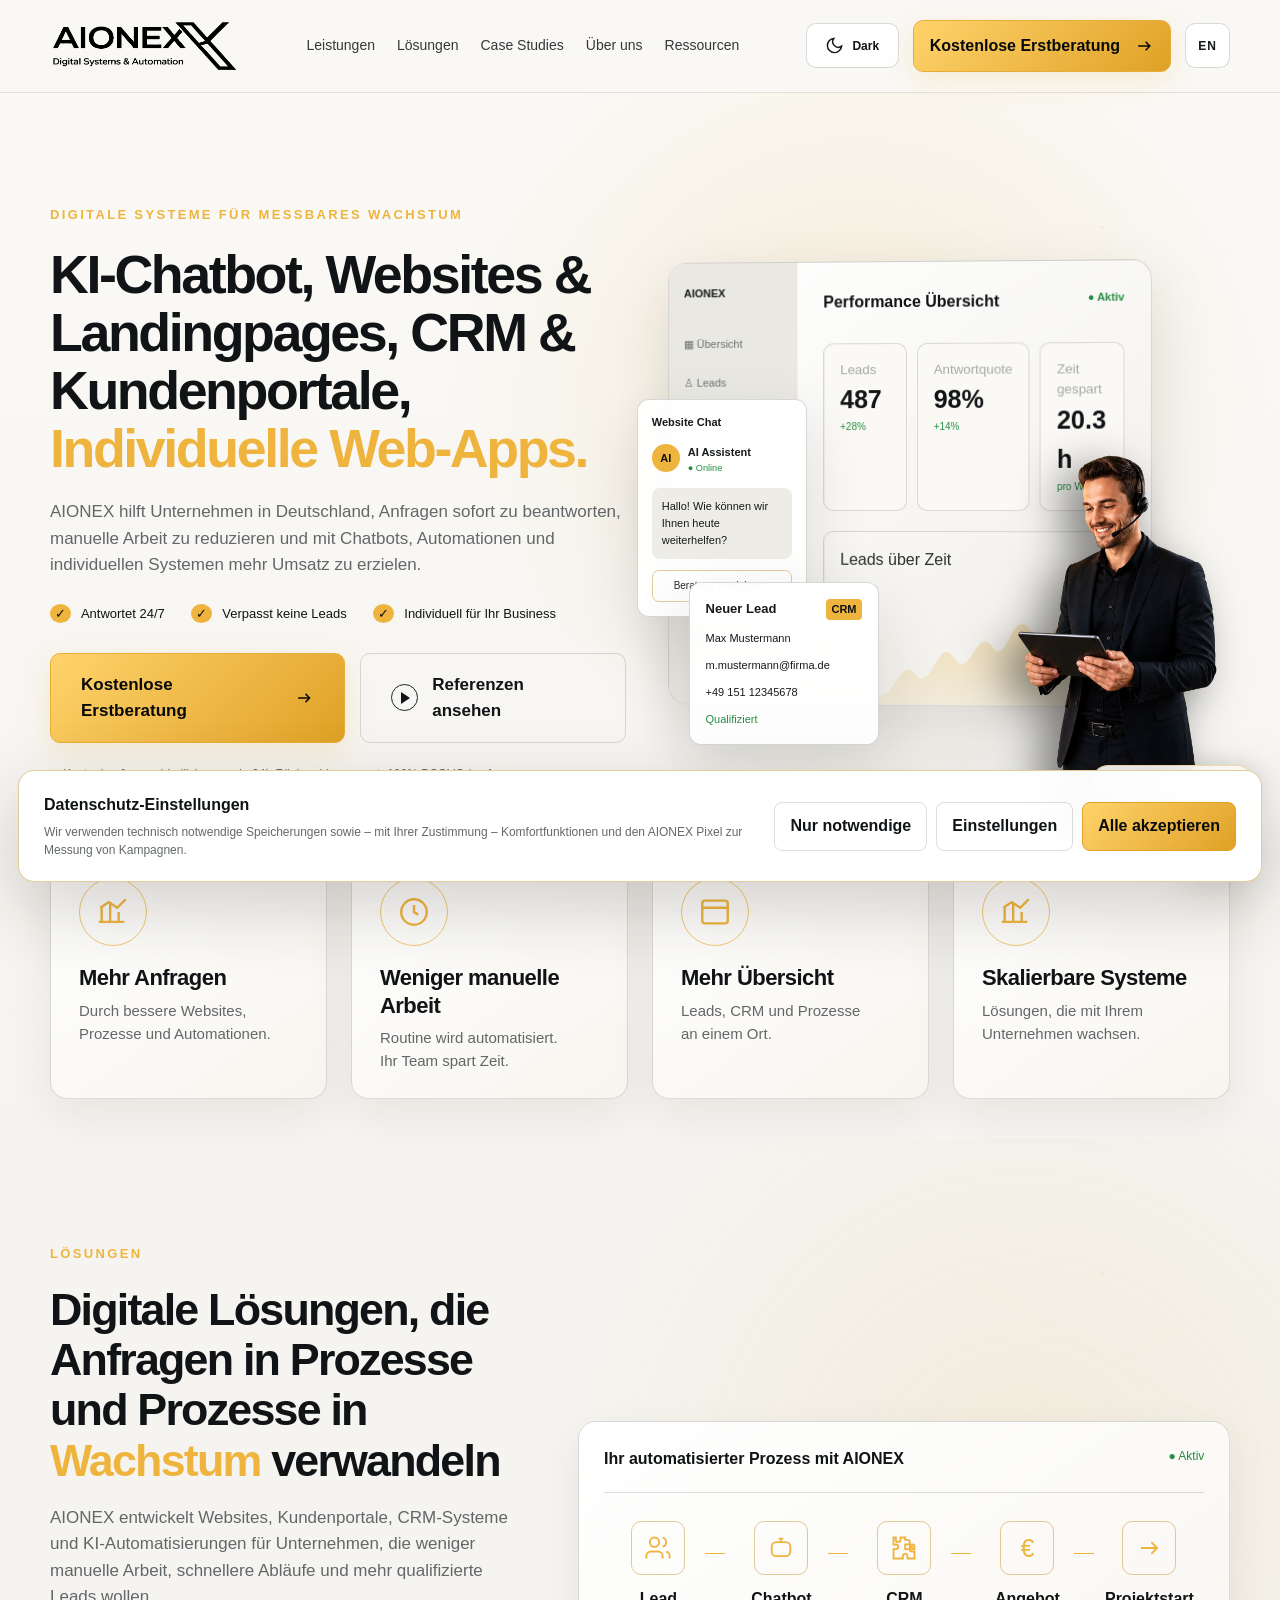
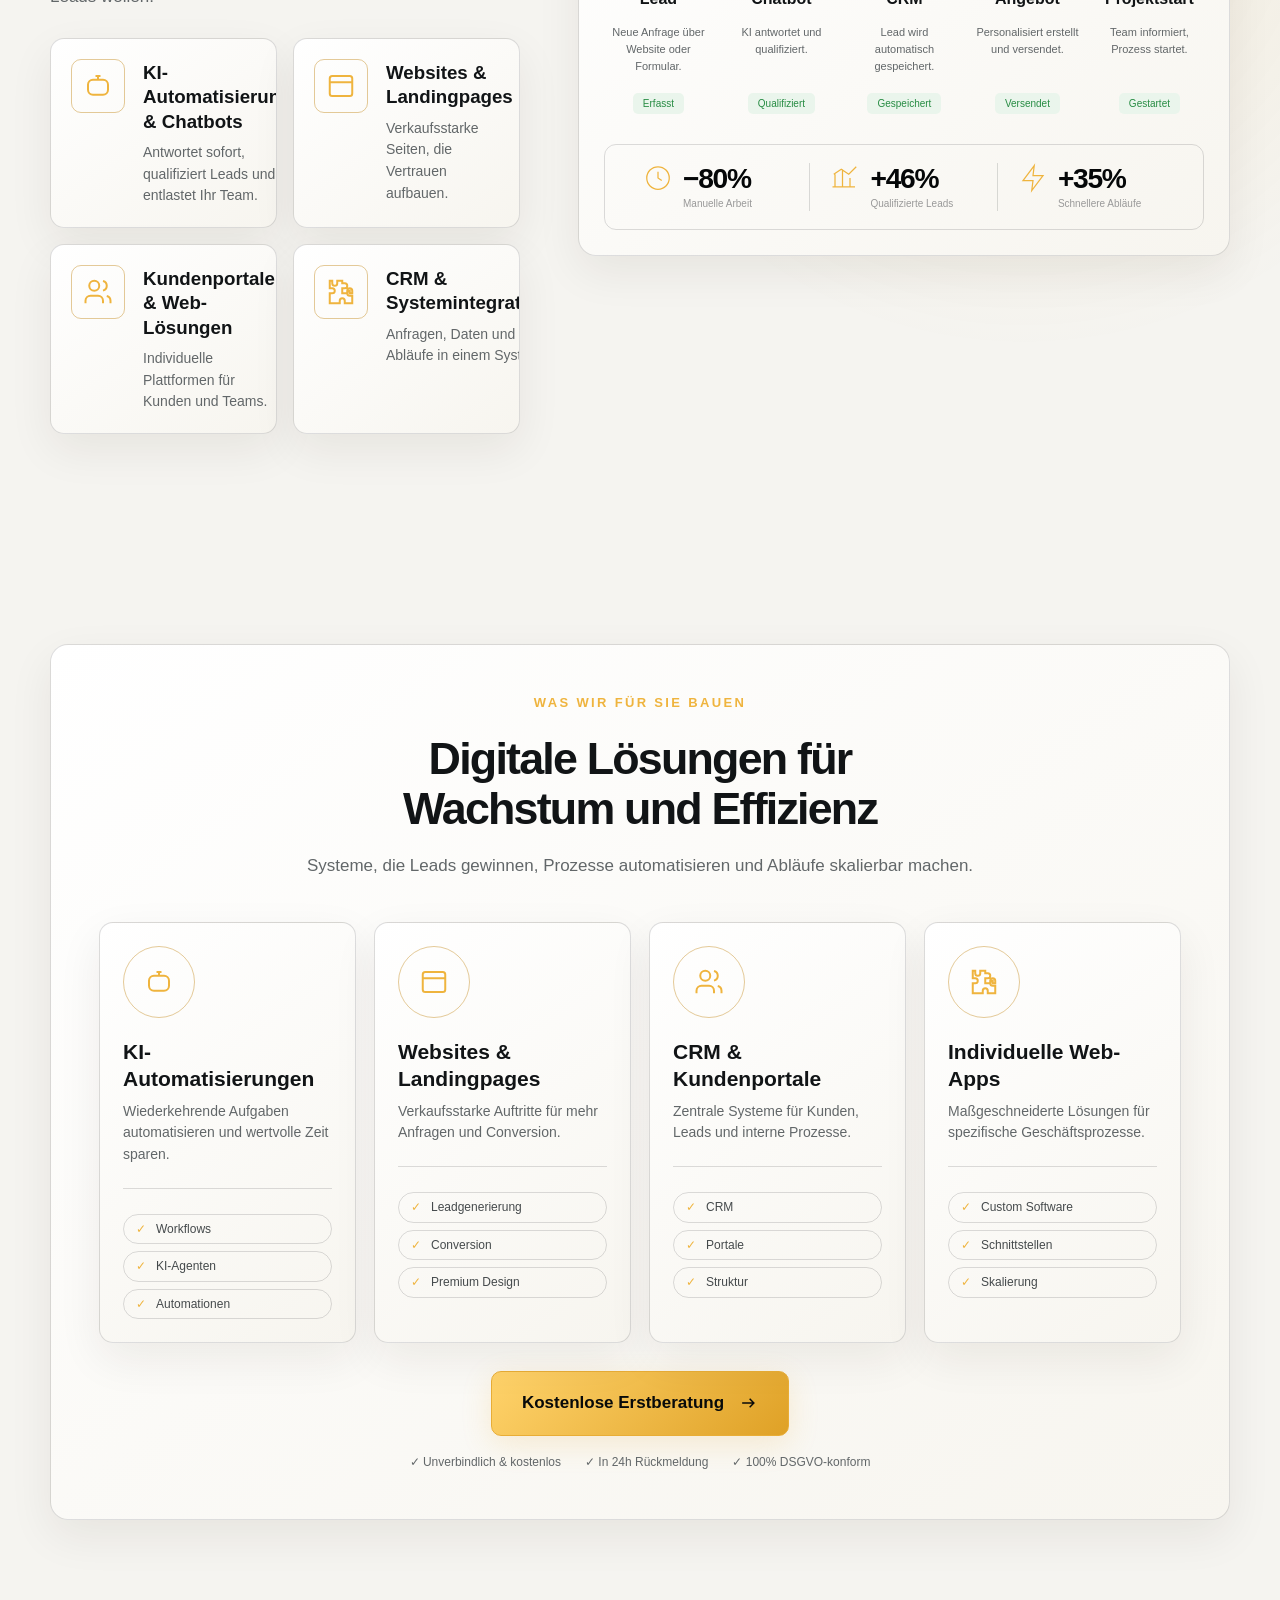
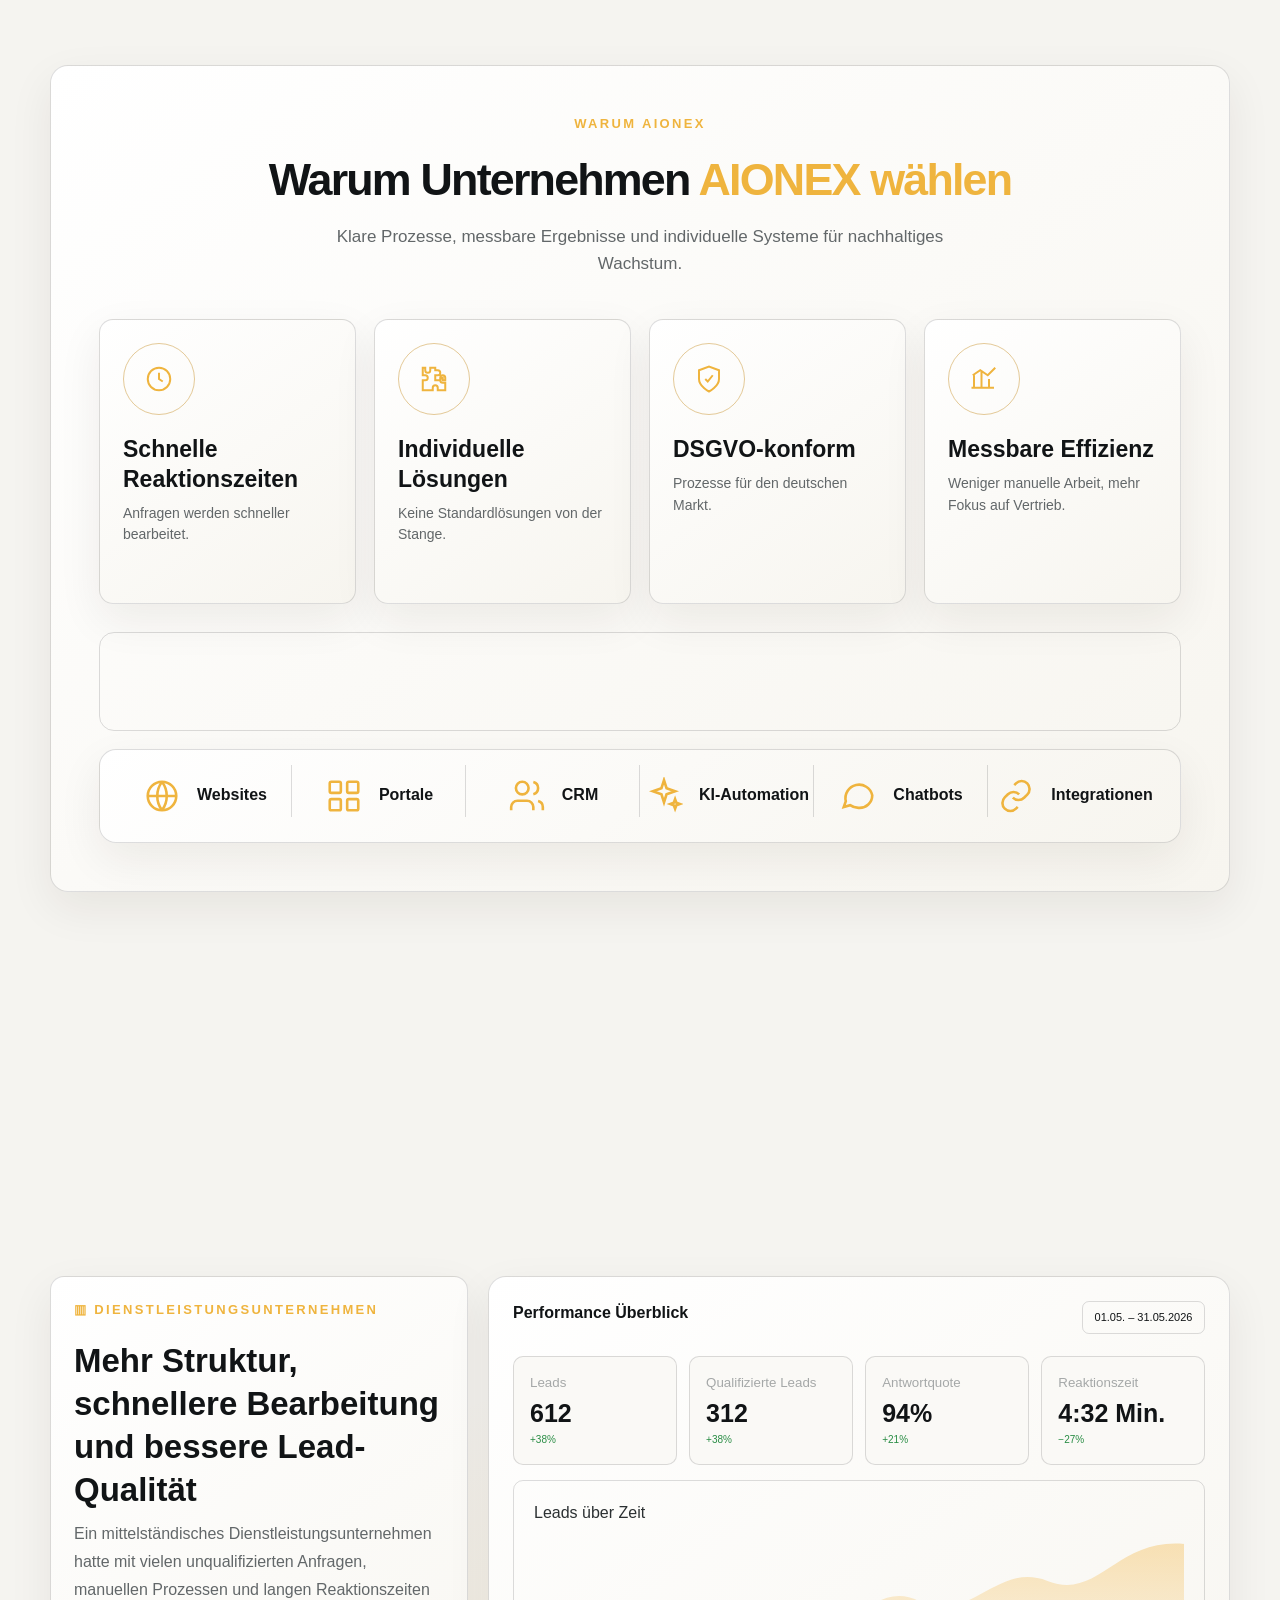
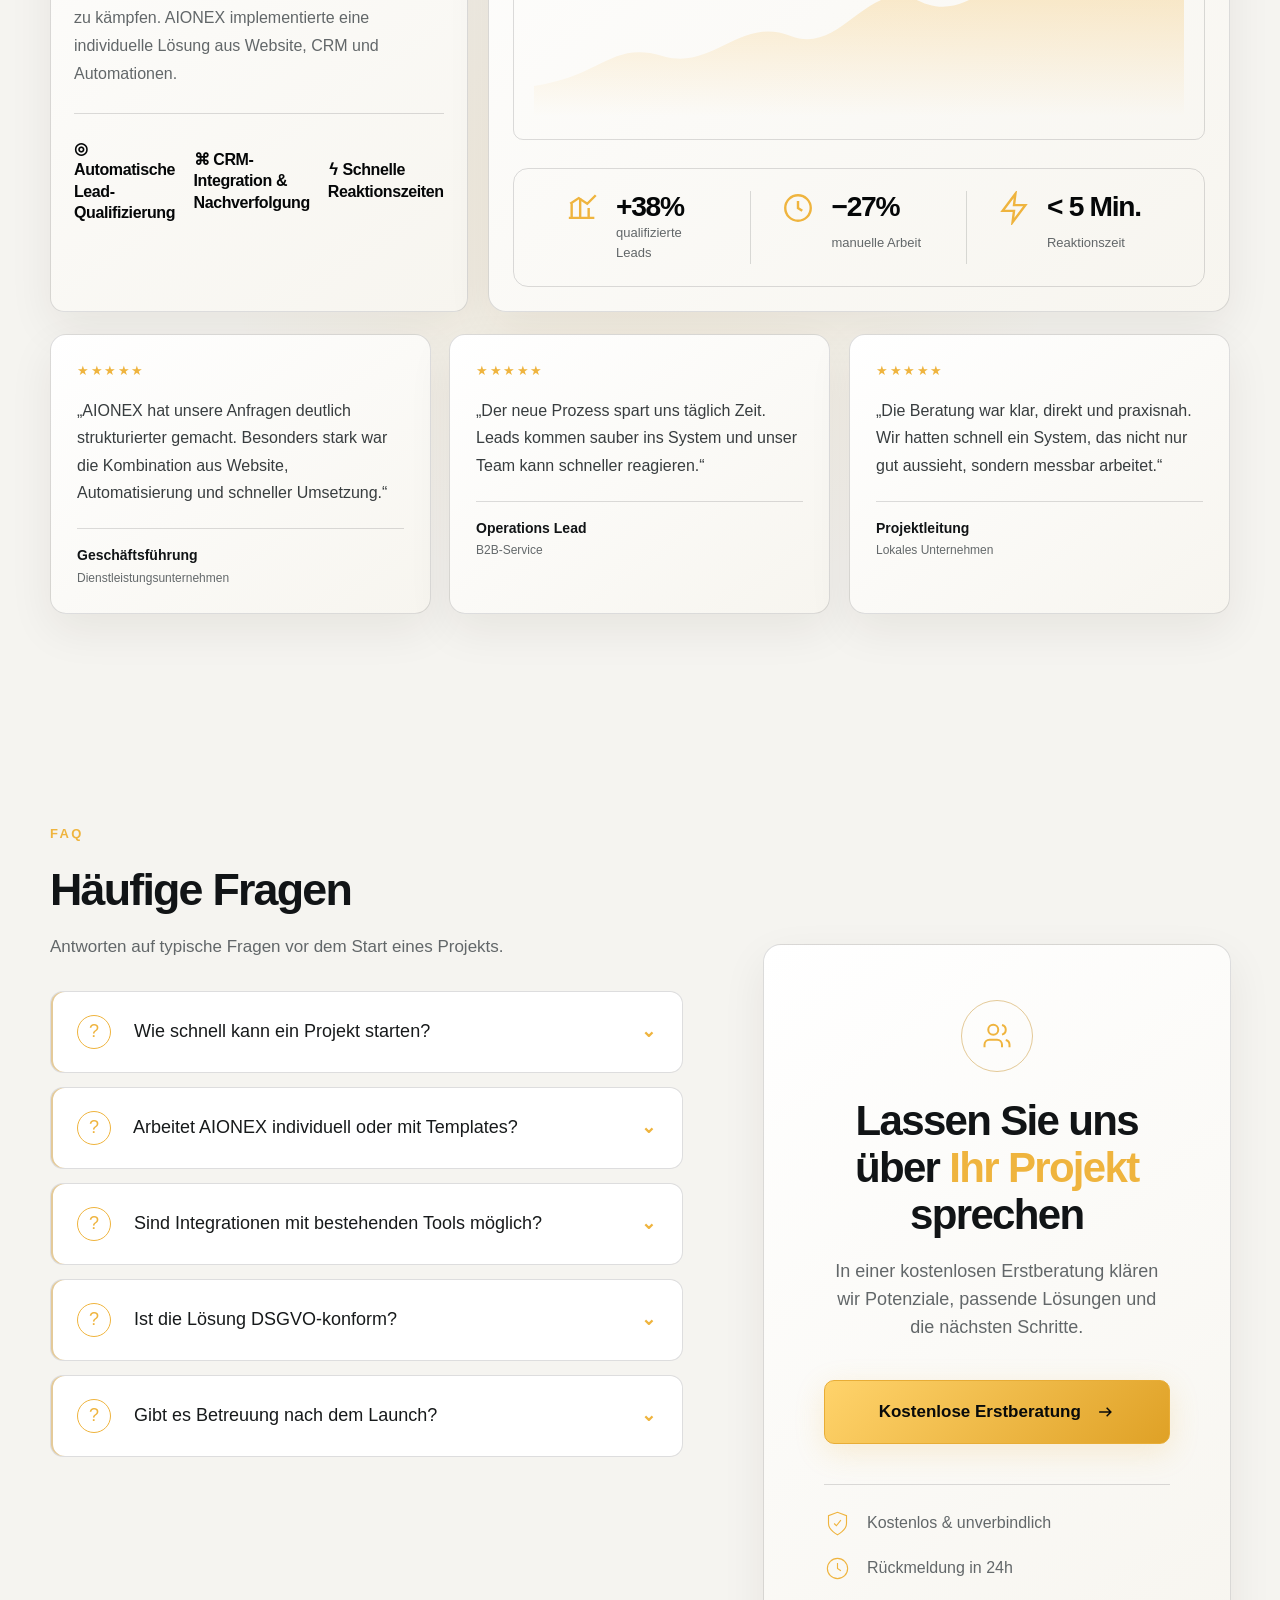
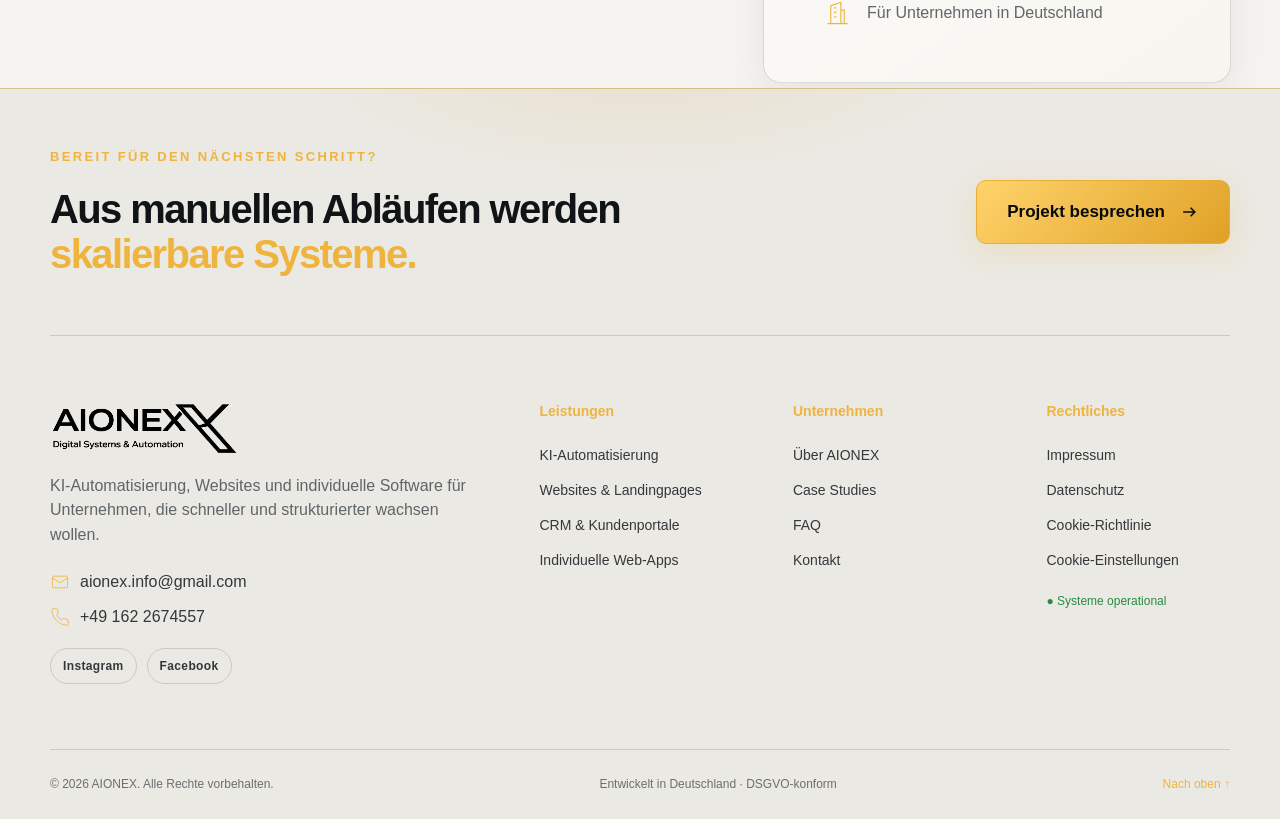
==== commit e1f55930: "fix: improve mobile layout and navigation Keep the mobile hero stable, prevent horizontal page drift" ====
--- a/index.html
+++ b/index.html
@@ -25,7 +25,7 @@
       localStorage.getItem('aionex-theme') ||
       (matchMedia('(prefers-color-scheme: light)').matches ? 'light' : 'dark');
   </script>
-  <link rel="stylesheet" href="styles.css?v=20">
+  <link rel="stylesheet" href="styles.css?v=24">
   <link rel="stylesheet" href="cookies.css">
   <script type="application/ld+json">
     {
@@ -117,7 +117,7 @@
           </div>
           <div class="hero-actions">
             <a class="btn btn-gold btn-large consultation-trigger" href="#contact">Kostenlose Erstberatung <svg><use href="#i-arrow"/></svg></a>
-            <a class="btn btn-ghost btn-large" href="#case-study"><span class="play">▶</span> Referenzen ansehen</a>
+            <a class="btn btn-ghost btn-large" href="#case-study"><span class="play" aria-hidden="true"></span> Referenzen ansehen</a>
           </div>
           <div class="trust-line"><span>◉ Kostenlos & unverbindlich</span><span>◷ In 24h Rückmeldung</span><span>♢ 100% DSGVO-konform</span></div>
         </div>
@@ -184,7 +184,7 @@
             <div class="process-step reveal-scale"><div class="icon"><svg><use href="#i-bot"/></svg></div><b>Chatbot</b><p>KI antwortet und qualifiziert.</p><i>Qualifiziert</i></div>
             <div class="process-step reveal-scale"><div class="icon"><svg><use href="#i-puzzle"/></svg></div><b>CRM</b><p>Lead wird automatisch gespeichert.</p><i>Gespeichert</i></div>
             <div class="process-step reveal-scale"><div class="icon">€</div><b>Angebot</b><p>Personalisiert erstellt und versendet.</p><i>Versendet</i></div>
-            <div class="process-step reveal-scale"><div class="icon">↗</div><b>Projektstart</b><p>Team informiert, Prozess startet.</p><i>Gestartet</i></div>
+            <div class="process-step reveal-scale"><div class="icon"><svg><use href="#i-arrow"/></svg></div><b>Projektstart</b><p>Team informiert, Prozess startet.</p><i>Gestartet</i></div>
           </div>
           <div class="process-metrics">
             <div><svg><use href="#i-clock"/></svg><b>−<span class="stat-count" data-target="80">0</span>%</b><span>Manuelle Arbeit</span></div>
@@ -362,6 +362,6 @@
     </section>
   </div>
   <script src="cookies.js?v=2"></script>
-  <script src="script.js?v=15"></script>
+  <script src="script.js?v=16"></script>
 </body>
 </html>
--- a/styles.css
+++ b/styles.css
@@ -91,6 +91,9 @@
 html[data-theme="light"] .mobile-menu{background:#f8f7f3}
 html[data-theme="light"] .menu-toggle span{background:#151819}
 html[data-theme="light"] .play{border-color:#1d2122}
+html .play{position:relative;display:inline-grid;place-items:center;width:27px;height:27px;min-width:27px;border:1px solid currentColor;border-radius:999px;color:inherit;font-size:0}
+html .play::before{content:"";display:block;width:0;height:0;margin-left:2px;border-top:6px solid transparent;border-bottom:6px solid transparent;border-left:9px solid currentColor}
+html .process-step .icon svg{display:block;width:28px;height:28px;stroke:currentColor}
 html[data-theme="light"] .network{opacity:.22}
 
 @media(max-width:820px){.theme-toggle{min-width:45px;width:45px;padding:0}.theme-label{display:none}}
@@ -864,6 +867,167 @@
   color:#33383a;
   border-color:rgba(17,20,22,.14);
 }
+
+/* Phone-first polish for long multilingual hero copy */
+@media(max-width:640px){
+  html,body{
+    width:100%;
+    max-width:100%;
+    overflow-x:hidden;
+  }
+  main,
+  .site-header,
+  .section,
+  .hero,
+  .site-footer{
+    max-width:100vw;
+    overflow-x:clip;
+  }
+  .container,
+  .hero-copy,
+  .hero-visual,
+  .process-panel,
+  .case-dashboard,
+  .framed,
+  .contact-card{
+    min-width:0;
+    max-width:100%;
+  }
+  .hero-visual{
+    overflow:hidden;
+  }
+  .process-flow,
+  .logo-cloud,
+  .logos-wide{
+    max-width:100%;
+    overscroll-behavior-x:contain;
+  }
+  .logo-cloud div,
+  .logos-wide div{
+    min-width:0;
+  }
+  .nav-wrap{gap:10px}
+  .nav-actions{gap:7px;flex:0 0 auto}
+  .logo-image{width:150px}
+  .theme-toggle,.language-switch,.menu-toggle{
+    width:40px!important;
+    min-width:40px!important;
+    height:40px!important;
+    padding:0!important;
+  }
+  .language-switch{font-size:11px;border-radius:10px}
+  .hero{padding-top:34px}
+  .hero h1{
+    max-width:100%;
+    font-size:clamp(31px,9.2vw,38px)!important;
+    line-height:1.06;
+    letter-spacing:-.055em;
+    overflow-wrap:break-word;
+    hyphens:auto;
+  }
+  .lead{
+    font-size:15px;
+    line-height:1.65;
+  }
+  .mini-benefits{
+    display:grid;
+    grid-template-columns:1fr;
+    gap:10px;
+  }
+  .mini-benefits span{
+    display:flex;
+    align-items:center;
+  }
+  .hero-actions{
+    display:grid;
+    grid-template-columns:1fr;
+    gap:12px;
+  }
+  .hero-actions .btn{
+    width:100%;
+    min-height:56px;
+    padding:15px 16px;
+  }
+  .trust-line{
+    display:grid;
+    grid-template-columns:1fr;
+    gap:8px;
+  }
+  .hero-visual{
+    min-height:330px;
+    margin-top:18px;
+  }
+  .dashboard{
+    top:16px!important;
+    height:292px!important;
+    transform:none!important;
+  }
+  .consultant{
+    width:50%;
+    right:0;
+    bottom:-20px;
+    max-height:330px;
+    opacity:.9;
+  }
+  .hero-benefits{
+    gap:12px;
+    margin-top:18px;
+  }
+  .ai-chat{
+    right:10px;
+    bottom:10px;
+  }
+  .ai-chat-launch{
+    width:56px;
+    height:56px;
+  }
+}
+
+@media(max-width:430px){
+  .container{width:min(100% - 20px,390px)}
+  .logo-image{width:128px}
+  .nav-actions{gap:5px}
+  .theme-toggle,.language-switch,.menu-toggle{
+    width:37px!important;
+    min-width:37px!important;
+    height:37px!important;
+  }
+  .hero h1{
+    font-size:clamp(29px,8.7vw,34px)!important;
+    line-height:1.07;
+  }
+  .hero-copy{
+    min-width:0;
+  }
+  .btn-large{
+    font-size:14px;
+  }
+  .hero-visual{
+    min-height:285px;
+  }
+  .dashboard{
+    height:270px!important;
+    grid-template-columns:44px 1fr!important;
+  }
+  .dash-main{
+    padding:12px 9px!important;
+  }
+  .dash-stats strong{
+    font-size:18px;
+  }
+  .chart svg{
+    height:74px!important;
+  }
+  .consultant{
+    display:none;
+  }
+  .outcome-card,.feature-card,.mini-card,.case-copy,.contact-card{
+    padding:20px!important;
+  }
+  .footer-cta h2{
+    font-size:26px!important;
+  }
+}
 @media(max-width:620px){
   .ai-chat{
     right:12px;
@@ -1059,3 +1223,62 @@
   }
 }
 
+@media(max-width:640px){
+  body{
+    padding-top:72px;
+  }
+  .site-header{
+    position:fixed;
+    top:0;
+    left:0;
+    right:0;
+    width:100%;
+    transform:translateY(0);
+    transition:transform .24s ease,box-shadow .24s ease,background .24s ease;
+  }
+  body.nav-hidden:not(.mobile-menu-open) .site-header{
+    transform:translateY(-105%);
+  }
+  body.nav-elevated .site-header{
+    box-shadow:0 12px 38px rgba(0,0,0,.18);
+  }
+  .mobile-menu-backdrop{
+    inset:72px 0 0;
+  }
+  .mobile-menu{
+    top:82px!important;
+  }
+  .hero{
+    padding-top:28px;
+  }
+  .hero-visual{
+    min-height:auto!important;
+    margin-top:20px;
+    overflow:visible;
+  }
+  .dashboard{
+    position:relative!important;
+    top:auto!important;
+    left:auto!important;
+    right:auto!important;
+    width:100%!important;
+    height:auto!important;
+    min-height:390px;
+    transform:none!important;
+    grid-template-columns:58px minmax(0,1fr)!important;
+  }
+  .dash-main{
+    min-width:0;
+  }
+  .chart svg{
+    min-height:108px;
+  }
+}
+
+@media(max-width:430px){
+  .dashboard{
+    min-height:370px;
+    grid-template-columns:52px minmax(0,1fr)!important;
+  }
+}
+
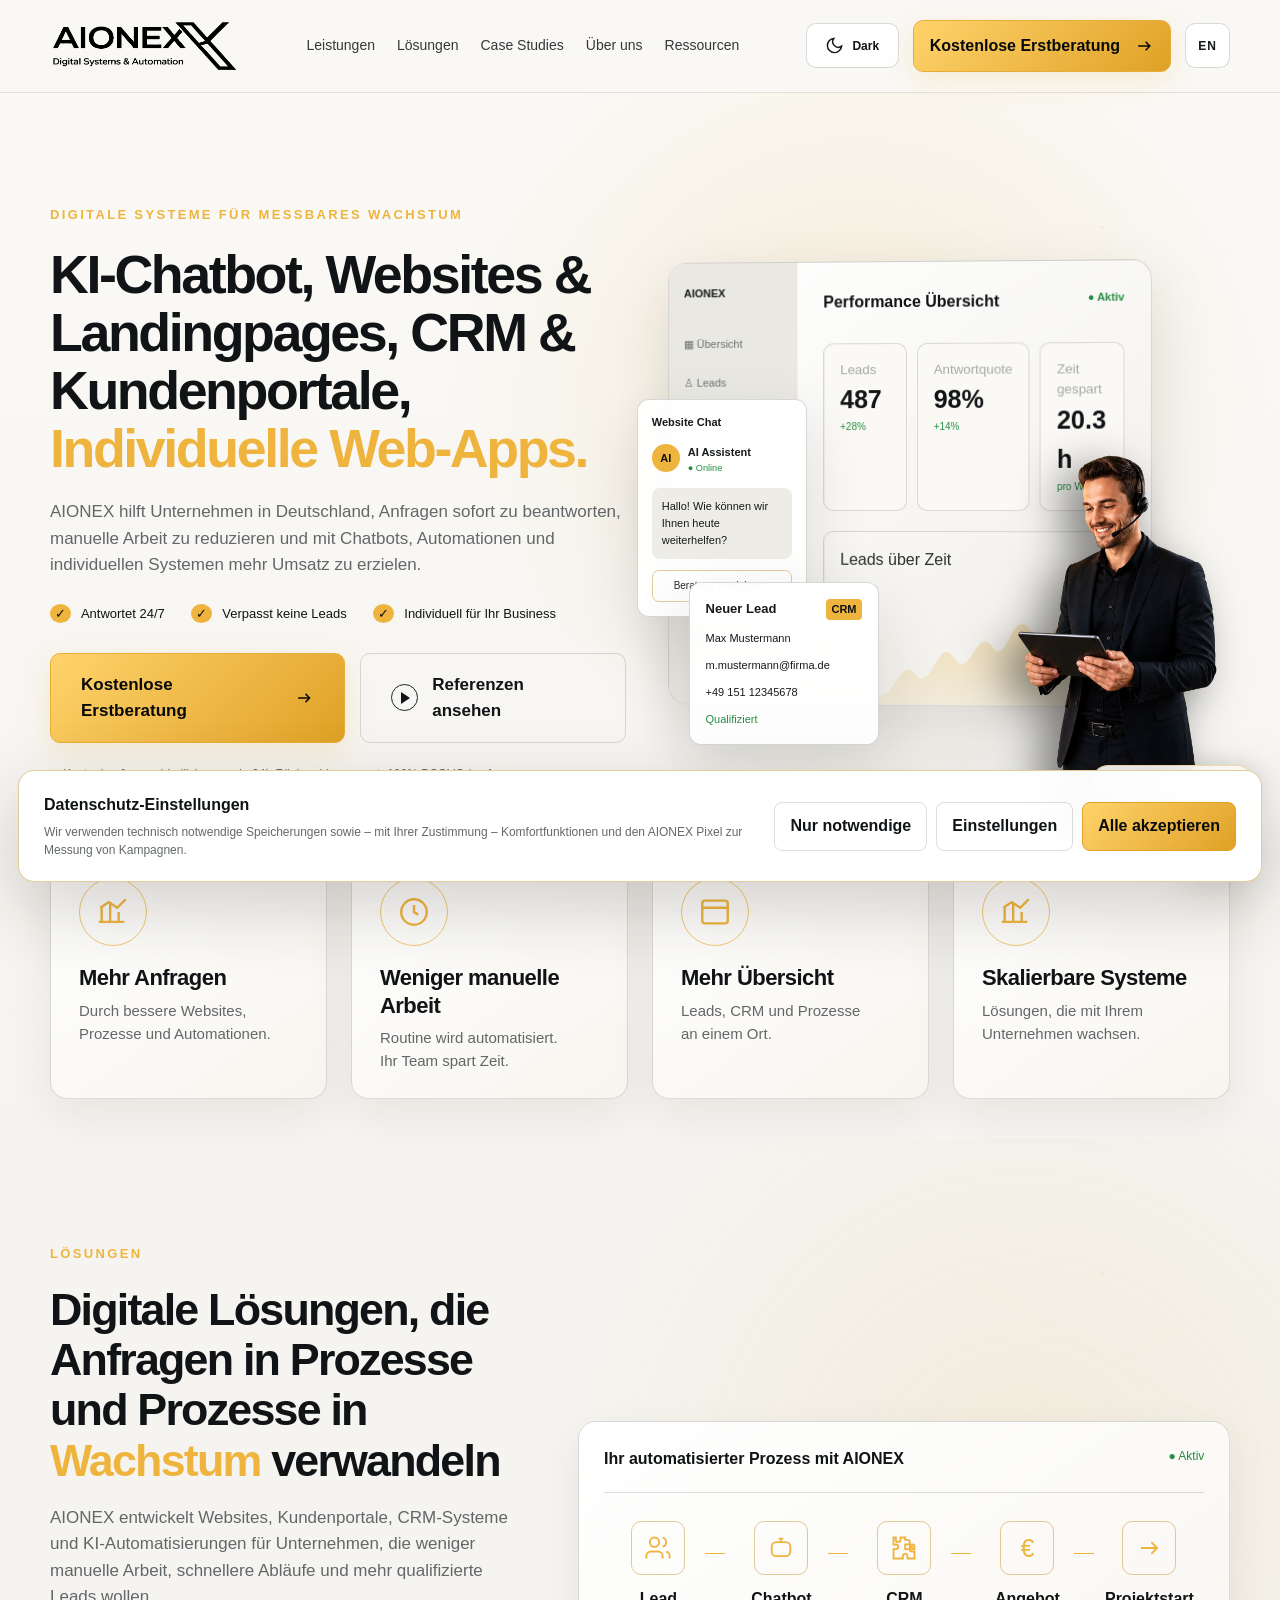
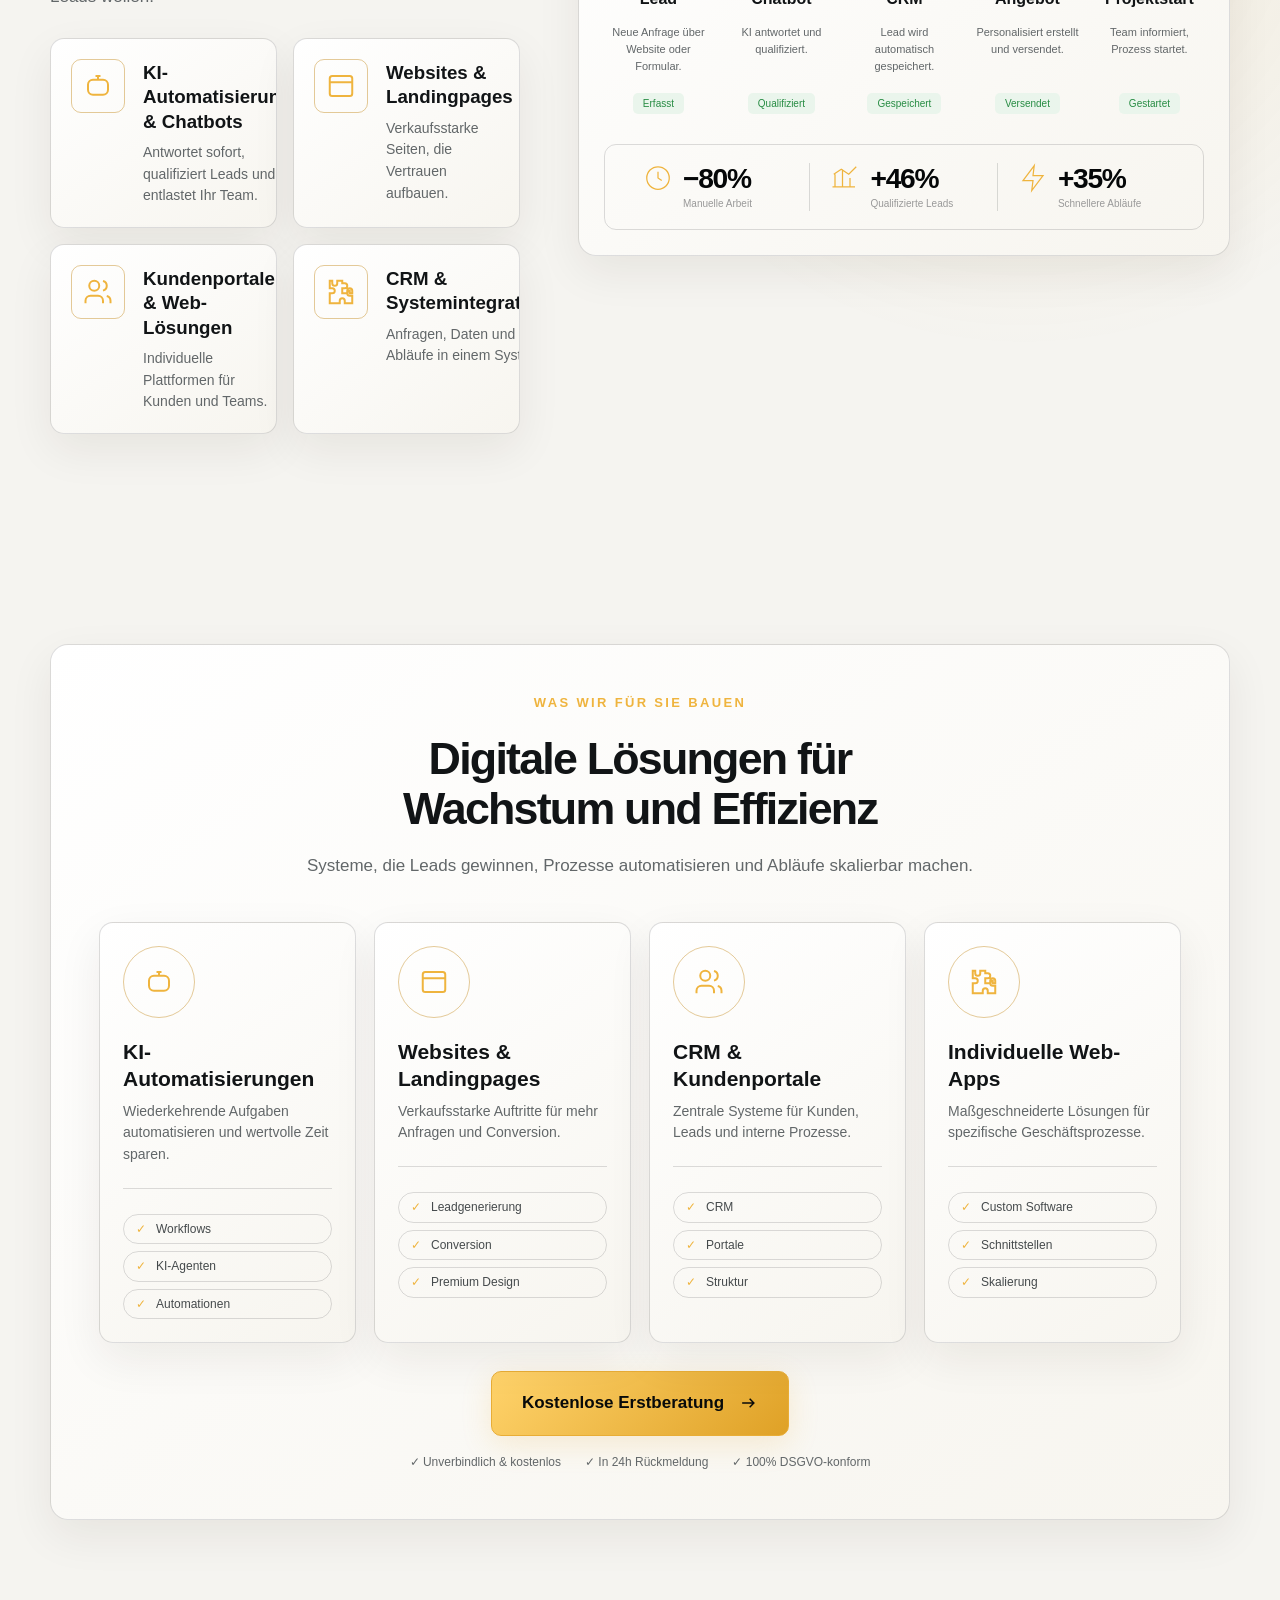
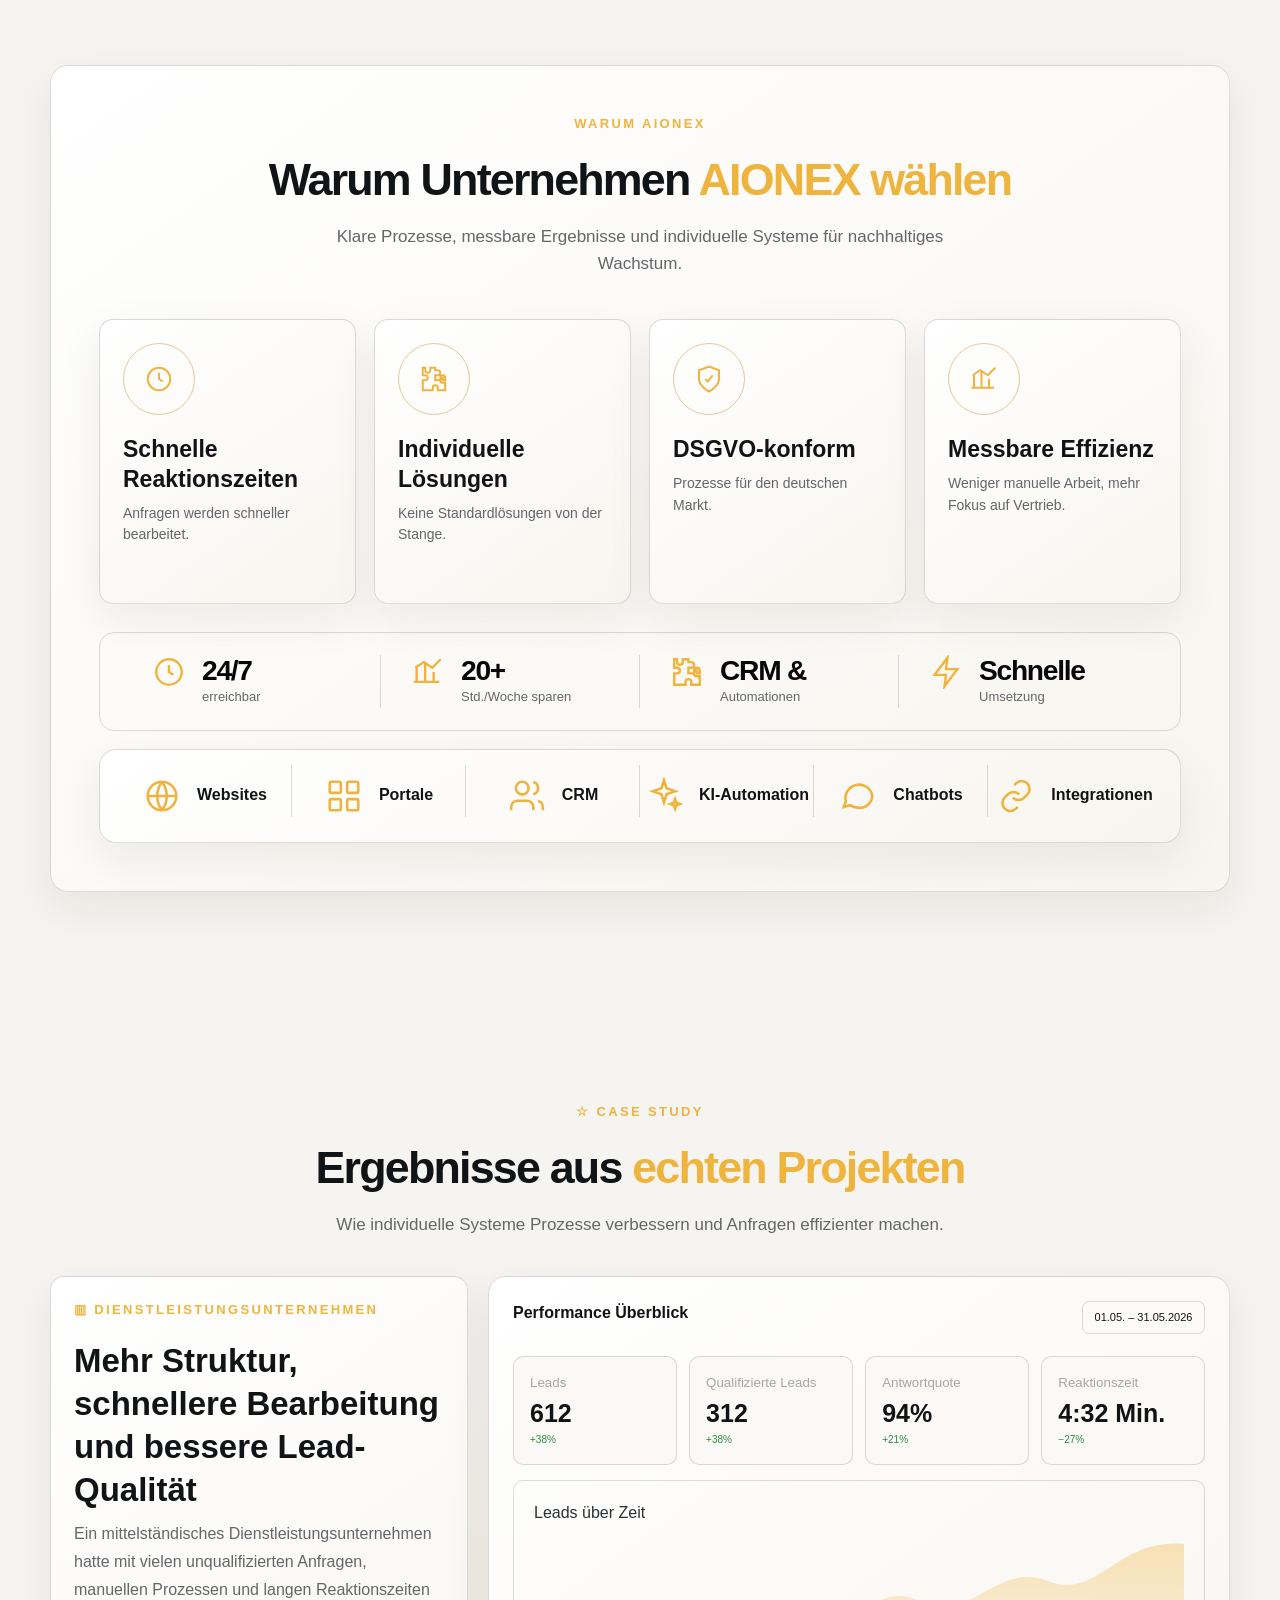
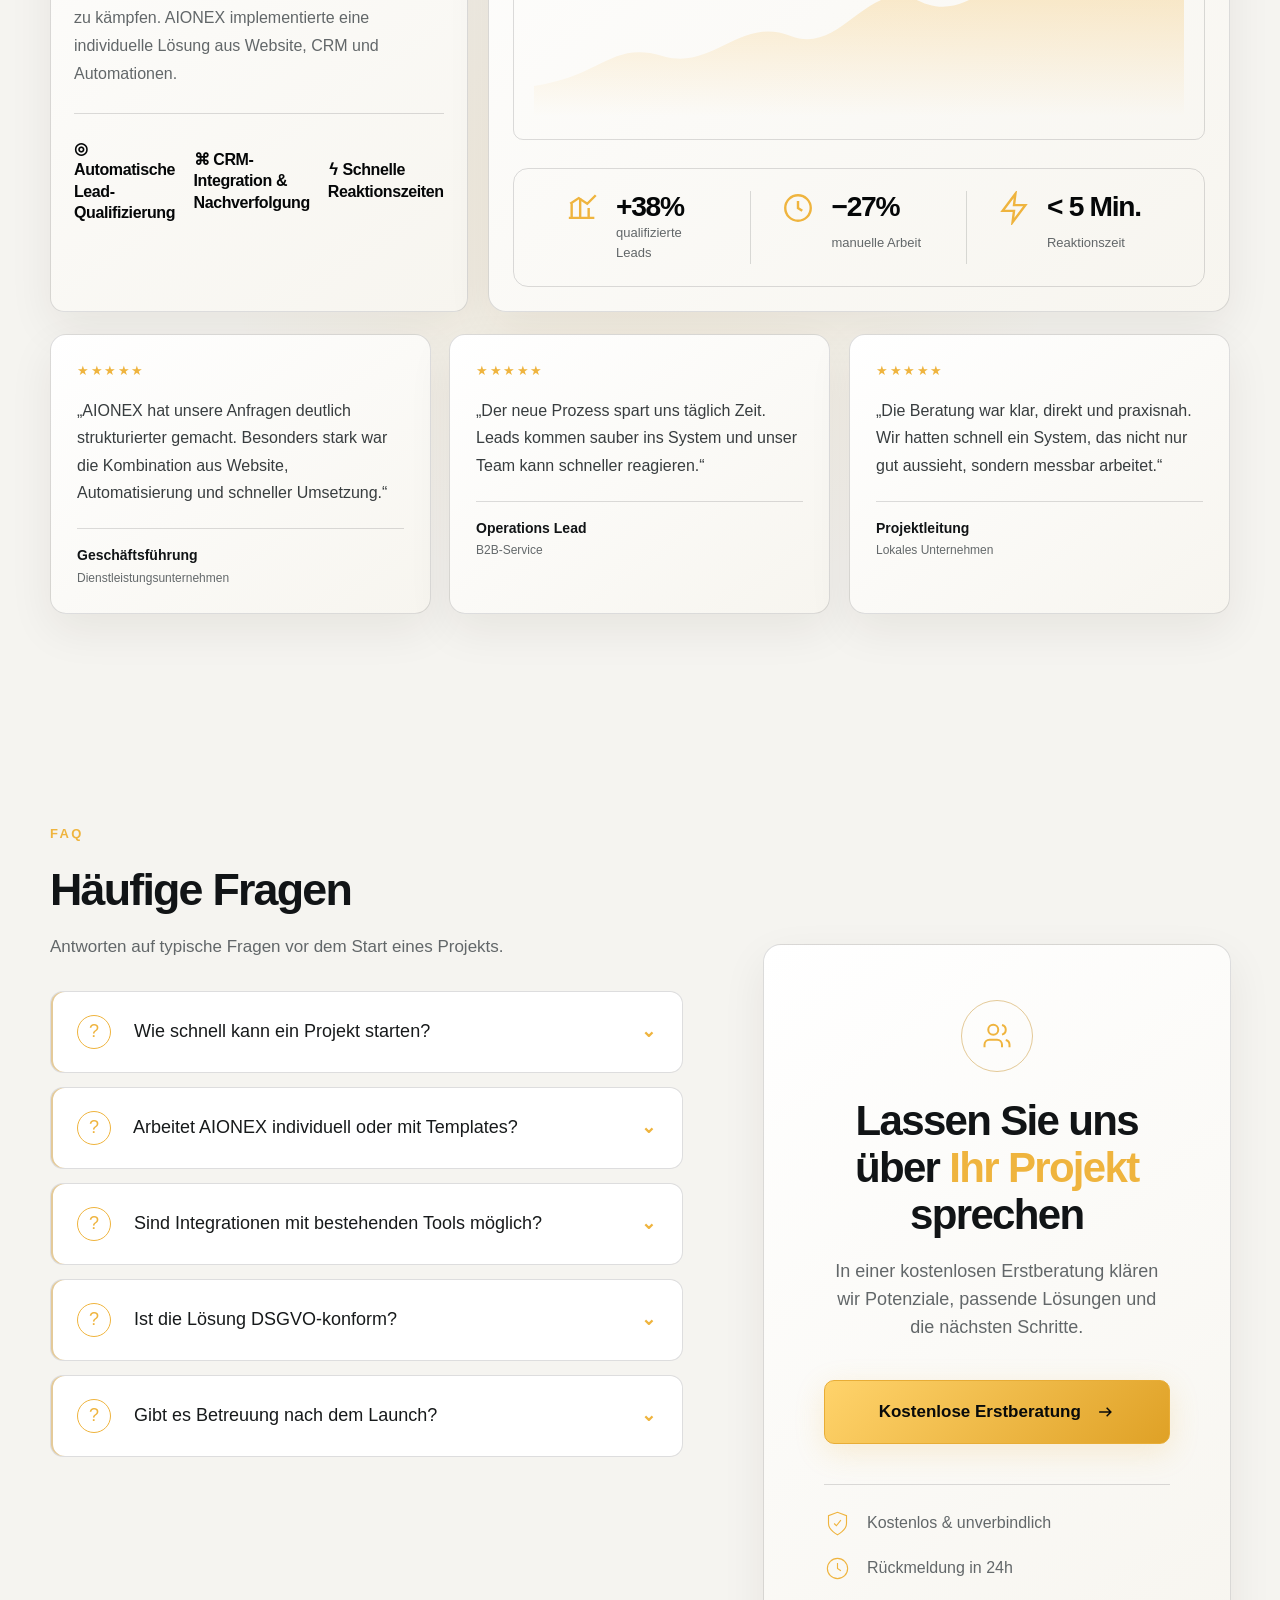
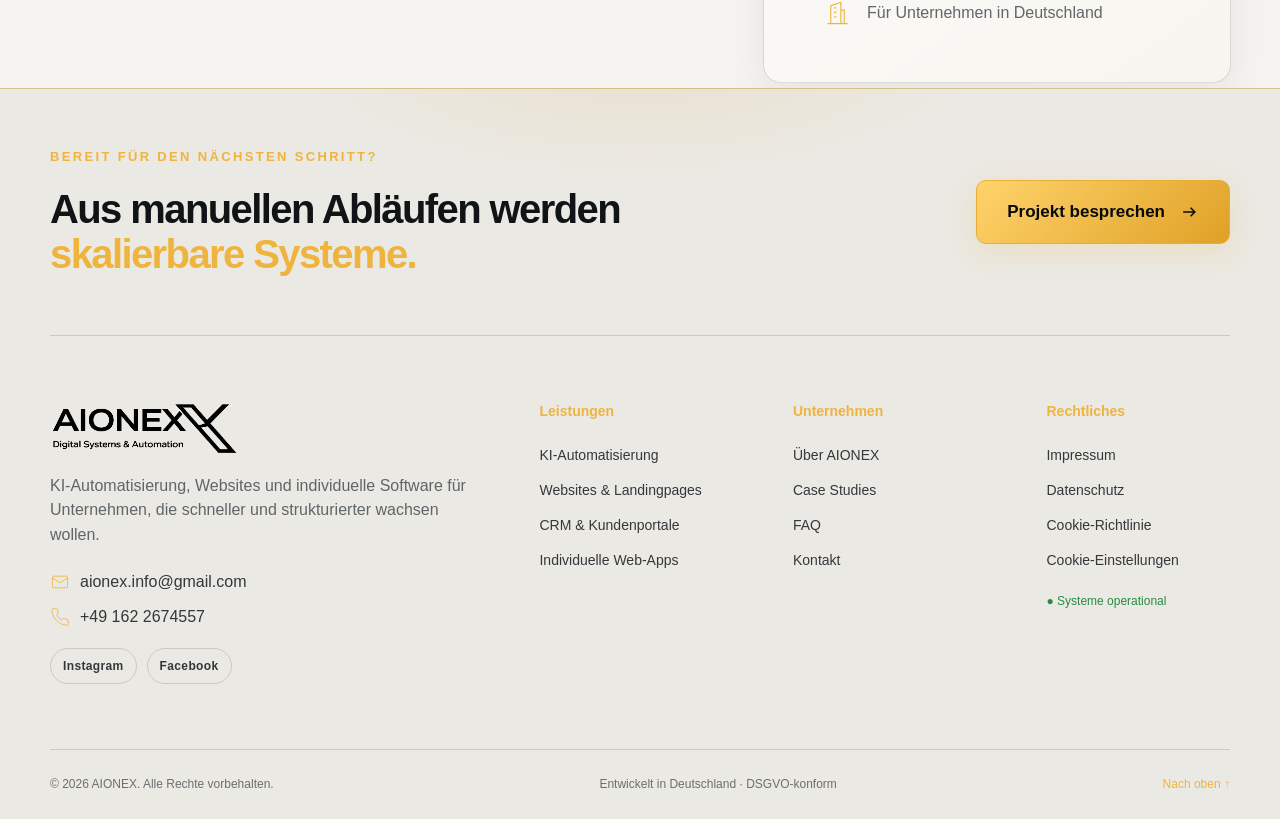
==== commit c0730073: "fix: preselect pixel consent option Make the marketing pixel option selected by default in the cooki" ====
--- a/index.html
+++ b/index.html
@@ -361,7 +361,7 @@
       </form>
     </section>
   </div>
-  <script src="cookies.js?v=2"></script>
+  <script src="cookies.js?v=3"></script>
   <script src="script.js?v=16"></script>
 </body>
 </html>
